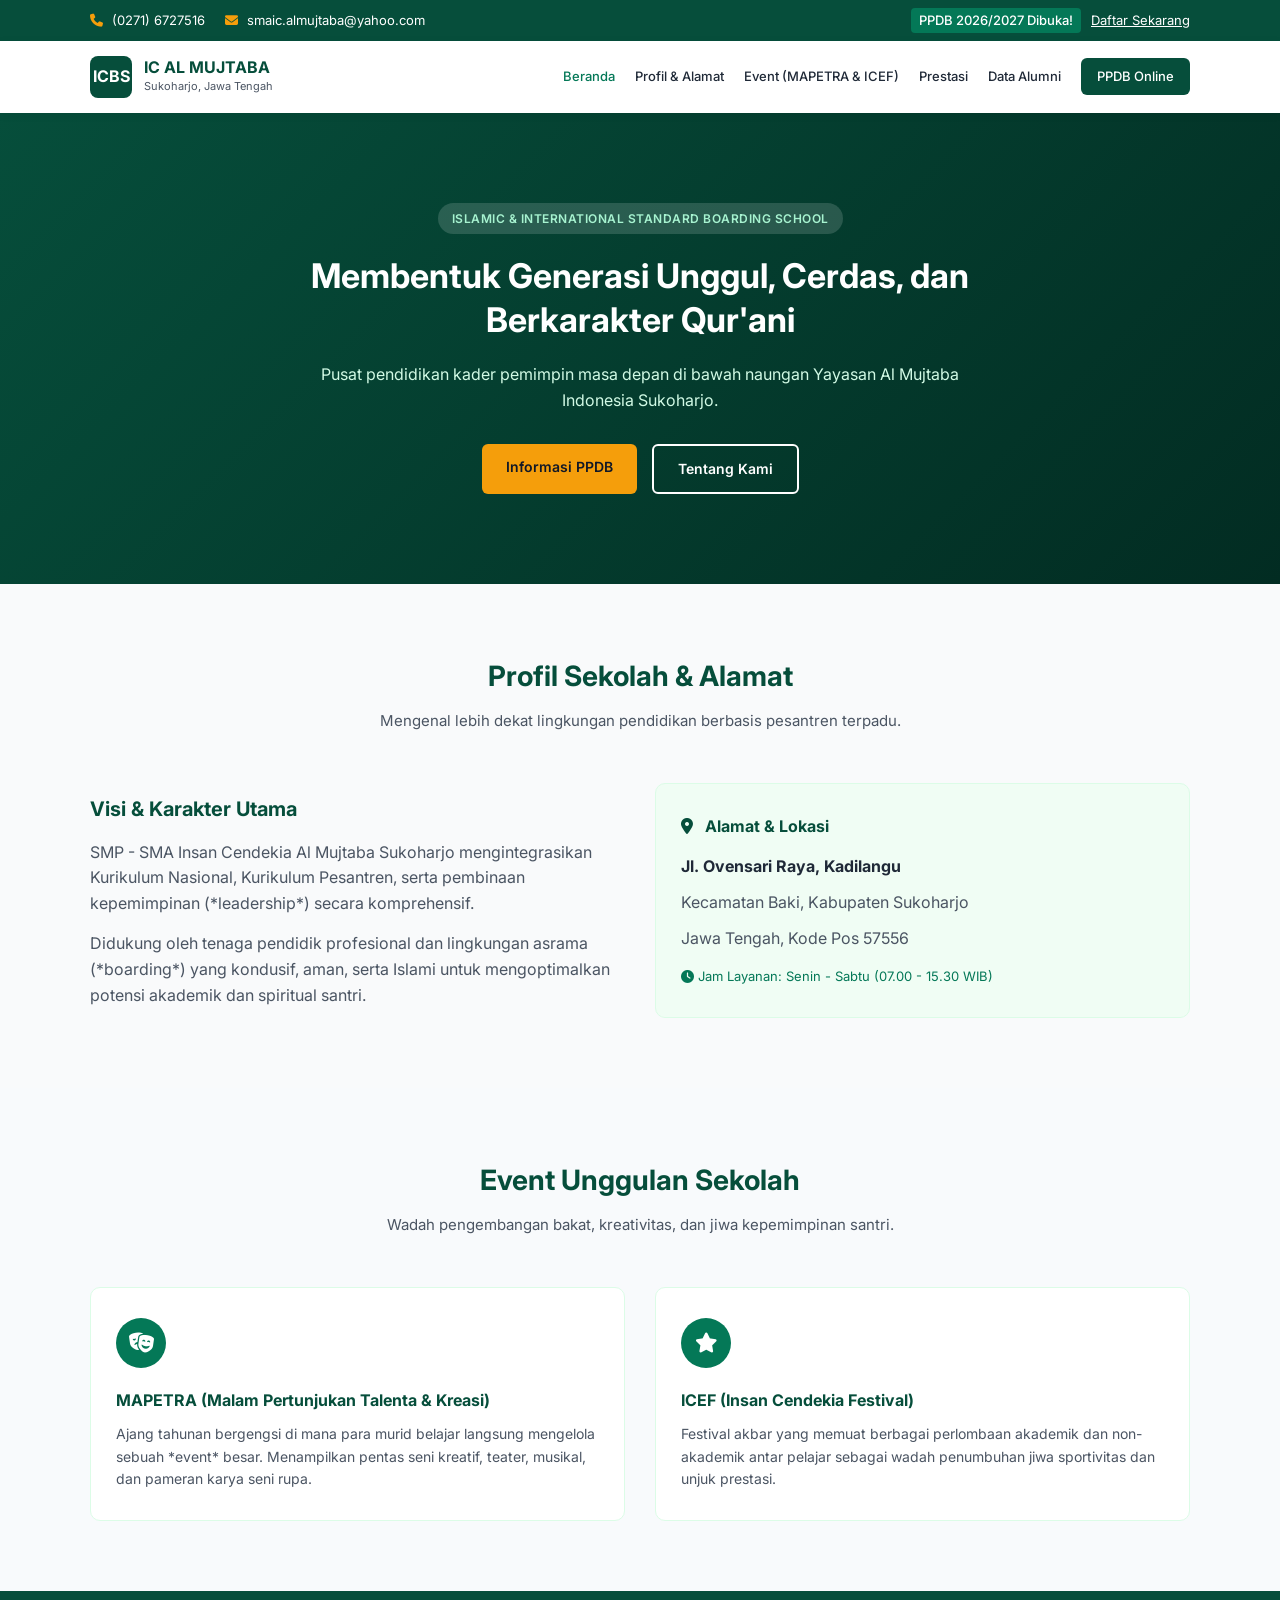
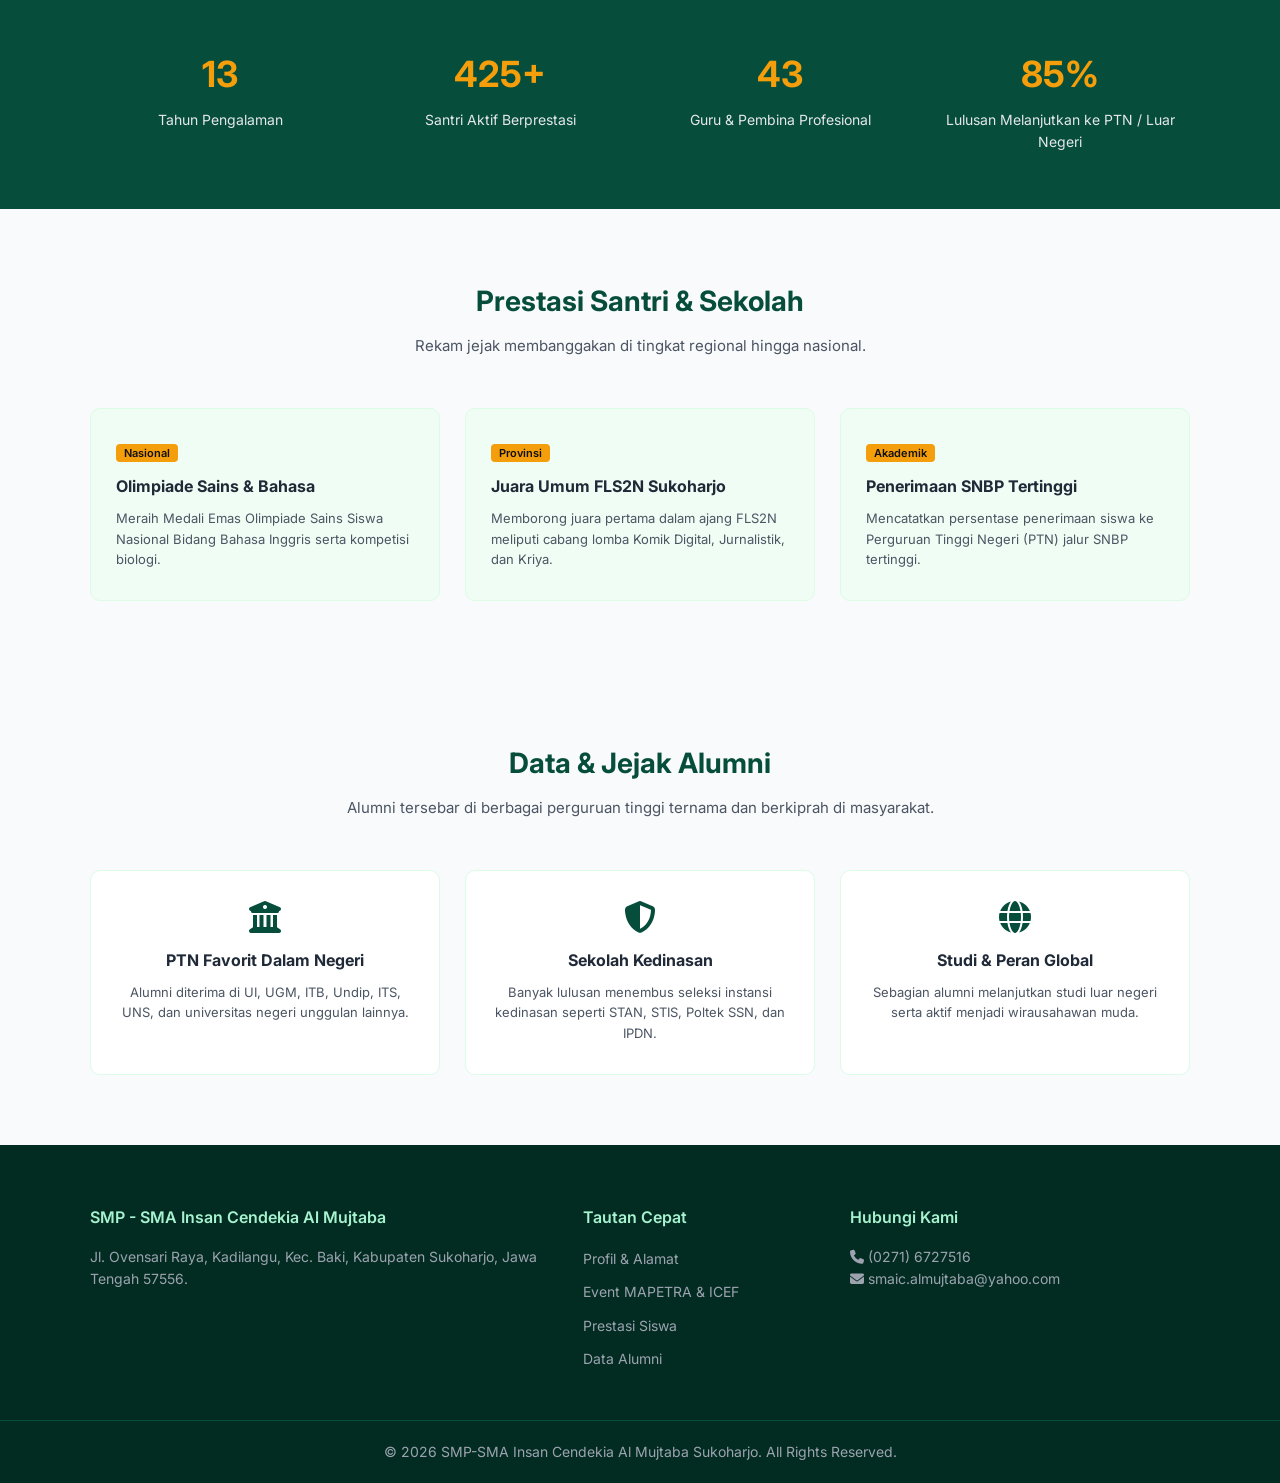
==== index.html @ b616eae3 "ken" ====
<!DOCTYPE html>
<html lang="id">
<head>
    <meta charset="UTF-8">
    <meta name="viewport" content="width=device-width, initial-scale=1.0">
    <title>SMP - SMA Insan Cendekia Al Mujtaba Sukoharjo</title>
    <link rel="stylesheet" href="style.css">
    <link href="https://fonts.googleapis.com/css2?family=Inter:wght@300;400;500;600;700&display=swap" rel="stylesheet">
    <link rel="stylesheet" href="https://cdnjs.cloudflare.com/ajax/libs/font-awesome/6.4.0/css/all.min.css">
</head>
<body>

    <!-- Top Bar -->
    <div class="top-bar">
        <div class="container top-bar-flex">
            <div class="contact-info">
                <span><i class="fa fa-phone"></i> (0271) 6727516</span>
                <span><i class="fa fa-envelope"></i> smaic.almujtaba@yahoo.com</span>
            </div>
            <div class="ppdb-badge">
                <span>PPDB 2026/2027 Dibuka!</span>
                <a href="#ppdb" class="btn-animate">Daftar Sekarang</a>
            </div>
        </div>
    </div>

    <!-- Navbar -->
    <nav class="navbar" id="navbar">
        <div class="container nav-flex">
            <div class="brand">
                <div class="brand-logo">ICBS</div>
                <div class="brand-text">
                    <h1>IC AL MUJTABA</h1>
                    <p>Sukoharjo, Jawa Tengah</p>
                </div>
            </div>
            <div class="nav-links" id="navLinks">
                <a href="#" class="active btn-animate">Beranda</a>
                <a href="#profil" class="btn-animate">Profil & Alamat</a>
                <a href="#event" class="btn-animate">Event (MAPETRA & ICEF)</a>
                <a href="#prestasi" class="btn-animate">Prestasi</a>
                <a href="#alumni" class="btn-animate">Data Alumni</a>
                <a href="#ppdb" class="btn-nav btn-animate">PPDB Online</a>
            </div>
            <button class="menu-toggle btn-animate" id="menuToggle" aria-label="Toggle Menu">
                <i class="fa fa-bars"></i>
            </button>
        </div>
    </nav>

    <!-- Hero Section -->
    <header class="hero">
        <div class="container hero-content">
            <span class="hero-tag">Islamic & International Standard Boarding School</span>
            <h2>Membentuk Generasi Unggul, Cerdas, dan Berkarakter Qur'ani</h2>
            <p>Pusat pendidikan kader pemimpin masa depan di bawah naungan Yayasan Al Mujtaba Indonesia Sukoharjo.</p>
            <div class="hero-buttons">
                <a href="#ppdb" class="btn btn-warning btn-animate">Informasi PPDB</a>
                <a href="#profil" class="btn btn-outline btn-animate">Tentang Kami</a>
            </div>
        </div>
    </header>

    <!-- Profil & Alamat Section -->
    <section class="section bg-white" id="profil">
        <div class="container">
            <div class="section-title">
                <h3>Profil Sekolah & Alamat</h3>
                <p>Mengenal lebih dekat lingkungan pendidikan berbasis pesantren terpadu.</p>
            </div>
            <div class="grid-2">
                <div class="profile-desc">
                    <h4 style="color: var(--primary); margin-bottom: 15px; font-size: 20px;">Visi & Karakter Utama</h4>
                    <p style="margin-bottom: 15px; color: var(--text-muted);">SMP - SMA Insan Cendekia Al Mujtaba Sukoharjo mengintegrasikan Kurikulum Nasional, Kurikulum Pesantren, serta pembinaan kepemimpinan (*leadership*) secara komprehensif.</p>
                    <p style="color: var(--text-muted);">Didukung oleh tenaga pendidik profesional dan lingkungan asrama (*boarding*) yang kondusif, aman, serta Islami untuk mengoptimalkan potensi akademik dan spiritual santri.</p>
                </div>
                <div class="profile-address card" style="text-align: left; background: #f0fdf4;">
                    <h4 style="color: var(--primary); margin-bottom: 15px;"><i class="fa fa-map-marker-alt" style="margin-right: 8px;"></i> Alamat & Lokasi</h4>
                    <p style="margin-bottom: 10px; color: var(--text-dark);"><strong>Jl. Ovensari Raya, Kadilangu</strong></p>
                    <p style="margin-bottom: 10px; color: var(--text-muted);">Kecamatan Baki, Kabupaten Sukoharjo</p>
                    <p style="margin-bottom: 15px; color: var(--text-muted);">Jawa Tengah, Kode Pos 57556</p>
                    <p style="font-size: 13px; color: var(--primary-light);"><i class="fa fa-clock"></i> Jam Layanan: Senin - Sabtu (07.00 - 15.30 WIB)</p>
                </div>
            </div>
        </div>
    </section>

    <!-- Event Khusus: MAPETRA & ICEF -->
    <section class="section" id="event" style="background-color: #f8fafc;">
        <div class="container">
            <div class="section-title">
                <h3>Event Unggulan Sekolah</h3>
                <p>Wadah pengembangan bakat, kreativitas, dan jiwa kepemimpinan santri.</p>
            </div>
            <div class="grid-2">
                <div class="card" style="text-align: left; background: white;">
                    <div class="card-icon" style="margin: 0 0 20px 0;"><i class="fa fa-theater-masks"></i></div>
                    <h4 style="color: var(--primary); margin-bottom: 10px;">MAPETRA (Malam Pertunjukan Talenta & Kreasi)</h4>
                    <p style="color: var(--text-muted); font-size: 14px; line-height: 1.6;">
                        Ajang tahunan bergengsi di mana para murid belajar langsung mengelola sebuah *event* besar. Menampilkan pentas seni kreatif, teater, musikal, dan pameran karya seni rupa.
                    </p>
                </div>
                <div class="card" style="text-align: left; background: white;">
                    <div class="card-icon" style="margin: 0 0 20px 0;"><i class="fa fa-star"></i></div>
                    <h4 style="color: var(--primary); margin-bottom: 10px;">ICEF (Insan Cendekia Festival)</h4>
                    <p style="color: var(--text-muted); font-size: 14px; line-height: 1.6;">
                        Festival akbar yang memuat berbagai perlombaan akademik dan non-akademik antar pelajar sebagai wadah penumbuhan jiwa sportivitas dan unjuk prestasi.
                    </p>
                </div>
            </div>
        </div>
    </section>

    <!-- Statistik Counter Berulang (Naik Saat Dilihat, Reset Saat Ditinggal) -->
    <section class="stats-section">
        <div class="container grid-4">
            <div class="stat-item">
                <h3 class="counter" data-target="15">0</h3>
                <p>Tahun Pengalaman</p>
            </div>
            <div class="stat-item">
                <h3><span class="counter" data-target="500">0</span>+</h3>
                <p>Santri Aktif Berprestasi</p>
            </div>
            <div class="stat-item">
                <h3 class="counter" data-target="50">0</h3>
                <p>Guru & Pembina Profesional</p>
            </div>
            <div class="stat-item">
                <h3><span class="counter" data-target="100">0</span>%</h3>
                <p>Lulusan Melanjutkan ke PTN / Luar Negeri</p>
            </div>
        </div>
    </section>

    <!-- Prestasi Section -->
    <section class="section bg-white" id="prestasi">
        <div class="container">
            <div class="section-title">
                <h3>Prestasi Santri & Sekolah</h3>
                <p>Rekam jejak membanggakan di tingkat regional hingga nasional.</p>
            </div>
            <div class="grid-3">
                <div class="card" style="text-align: left;">
                    <span style="background: var(--accent); color: #111; font-size: 11px; padding: 2px 8px; border-radius: 4px; font-weight: 600;">Nasional</span>
                    <h4 style="margin-top: 10px;">Olimpiade Sains & Bahasa</h4>
                    <p style="font-size: 13px; color: var(--text-muted); margin-top: 8px;">Meraih Medali Emas Olimpiade Sains Siswa Nasional Bidang Bahasa Inggris serta kompetisi biologi.</p>
                </div>
                <div class="card" style="text-align: left;">
                    <span style="background: var(--accent); color: #111; font-size: 11px; padding: 2px 8px; border-radius: 4px; font-weight: 600;">Provinsi</span>
                    <h4 style="margin-top: 10px;">Juara Umum FLS2N Sukoharjo</h4>
                    <p style="font-size: 13px; color: var(--text-muted); margin-top: 8px;">Memborong juara pertama dalam ajang FLS2N meliputi cabang lomba Komik Digital, Jurnalistik, dan Kriya.</p>
                </div>
                <div class="card" style="text-align: left;">
                    <span style="background: var(--accent); color: #111; font-size: 11px; padding: 2px 8px; border-radius: 4px; font-weight: 600;">Akademik</span>
                    <h4 style="margin-top: 10px;">Penerimaan SNBP Tertinggi</h4>
                    <p style="font-size: 13px; color: var(--text-muted); margin-top: 8px;">Mencatatkan persentase penerimaan siswa ke Perguruan Tinggi Negeri (PTN) jalur SNBP tertinggi.</p>
                </div>
            </div>
        </div>
    </section>

    <!-- Data Alumni Section -->
    <section class="section" id="alumni" style="background-color: #f9fafb;">
        <div class="container">
            <div class="section-title">
                <h3>Data & Jejak Alumni</h3>
                <p>Alumni tersebar di berbagai perguruan tinggi ternama dan berkiprah di masyarakat.</p>
            </div>
            <div class="grid-3" style="text-align: center;">
                <div class="card" style="background: white;">
                    <i class="fa fa-university" style="font-size: 32px; color: var(--primary); margin-bottom: 15px;"></i>
                    <h4 style="font-size: 16px; margin-bottom: 8px;">PTN Favorit Dalam Negeri</h4>
                    <p style="font-size: 13px; color: var(--text-muted);">Alumni diterima di UI, UGM, ITB, Undip, ITS, UNS, dan universitas negeri unggulan lainnya.</p>
                </div>
                <div class="card" style="background: white;">
                    <i class="fa fa-shield-alt" style="font-size: 32px; color: var(--primary); margin-bottom: 15px;"></i>
                    <h4 style="font-size: 16px; margin-bottom: 8px;">Sekolah Kedinasan</h4>
                    <p style="font-size: 13px; color: var(--text-muted);">Banyak lulusan menembus seleksi instansi kedinasan seperti STAN, STIS, Poltek SSN, dan IPDN.</p>
                </div>
                <div class="card" style="background: white;">
                    <i class="fa fa-globe" style="font-size: 32px; color: var(--primary); margin-bottom: 15px;"></i>
                    <h4 style="font-size: 16px; margin-bottom: 8px;">Studi & Peran Global</h4>
                    <p style="font-size: 13px; color: var(--text-muted);">Sebagian alumni melanjutkan studi luar negeri serta aktif menjadi wirausahawan muda.</p>
                </div>
            </div>
        </div>
    </section>

    <!-- Footer -->
    <footer class="footer">
        <div class="container grid-footer">
            <div>
                <h4>SMP - SMA Insan Cendekia Al Mujtaba</h4>
                <p>Jl. Ovensari Raya, Kadilangu, Kec. Baki, Kabupaten Sukoharjo, Jawa Tengah 57556.</p>
            </div>
            <div>
                <h4>Tautan Cepat</h4>
                <ul class="footer-links">
                    <li><a href="#profil" class="btn-animate">Profil & Alamat</a></li>
                    <li><a href="#event" class="btn-animate">Event MAPETRA & ICEF</a></li>
                    <li><a href="#prestasi" class="btn-animate">Prestasi Siswa</a></li>
                    <li><a href="#alumni" class="btn-animate">Data Alumni</a></li>
                </ul>
            </div>
            <div>
                <h4>Hubungi Kami</h4>
                <p><i class="fa fa-phone"></i> (0271) 6727516</p>
                <p><i class="fa fa-envelope"></i> smaic.almujtaba@yahoo.com</p>
            </div>
        </div>
        <div class="footer-bottom">
            <p>&copy; 2026 SMP-SMA Insan Cendekia Al Mujtaba Sukoharjo. All Rights Reserved.</p>
        </div>
    </footer>

    <script src="script.js"></script>
</body>
</html>
---- style.css ----
:root {
    --primary: #064e3b;      
    --primary-light: #047857;
    --accent: #f59e0b;       
    --bg-light: #f9fafb;     
    --text-dark: #1f2937;    
    --text-muted: #4b5563;   
    --white: #ffffff;
}

* {
    margin: 0;
    padding: 0;
    box-sizing: border-box;
    font-family: 'Inter', sans-serif;
}

html {
    scroll-behavior: smooth;
}

body {
    background-color: var(--bg-light);
    color: var(--text-dark);
    line-height: 1.6;
}

.container {
    width: 100%;
    max-width: 1140px;
    margin: 0 auto;
    padding: 0 20px;
}

/* Animasi Tombol (Efek Tekan / Click Feedback) */
.btn-animate {
    transition: transform 0.15s ease, background-color 0.2s ease, opacity 0.2s ease;
    cursor: pointer;
}

.btn-animate:active {
    transform: scale(0.92); /* Tombol sedikit menyusut saat ditekan */
}

/* Top Bar */
.top-bar {
    background-color: var(--primary);
    color: var(--white);
    font-size: 13px;
    padding: 8px 0;
}

.top-bar-flex {
    display: flex;
    justify-content: space-between;
    align-items: center;
    flex-wrap: wrap;
    gap: 10px;
}

.contact-info {
    display: flex;
    gap: 20px;
}

.contact-info span i {
    margin-right: 5px;
    color: var(--accent);
}

.ppdb-badge {
    display: flex;
    align-items: center;
    gap: 10px;
}

.ppdb-badge span {
    background-color: var(--primary-light);
    padding: 2px 8px;
    border-radius: 4px;
    font-weight: 500;
}

.ppdb-badge a {
    color: var(--white);
    text-decoration: underline;
}

.ppdb-badge a:hover {
    color: var(--accent);
}

/* Navbar */
.navbar {
    background-color: var(--white);
    box-shadow: 0 2px 10px rgba(0,0,0,0.05);
    position: sticky;
    top: 0;
    z-index: 1000;
}

.nav-flex {
    display: flex;
    justify-content: space-between;
    align-items: center;
    padding: 15px 20px;
}

.brand {
    display: flex;
    align-items: center;
    gap: 12px;
}

.brand-logo {
    background-color: var(--primary);
    color: var(--white);
    width: 42px;
    height: 42px;
    display: flex;
    align-items: center;
    justify-content: center;
    font-weight: 700;
    border-radius: 8px;
    font-size: 16px;
}

.brand-text h1 {
    font-size: 16px;
    color: var(--primary);
    font-weight: 700;
    line-height: 1.2;
}

.brand-text p {
    font-size: 11px;
    color: var(--text-muted);
}

.nav-links {
    display: flex;
    align-items: center;
    gap: 20px;
}

.nav-links a {
    text-decoration: none;
    color: var(--text-dark);
    font-weight: 500;
    font-size: 13px;
    transition: color 0.2s, transform 0.15s;
}

.nav-links a:hover, .nav-links a.active {
    color: var(--primary-light);
}

.btn-nav {
    background-color: var(--primary);
    color: var(--white) !important;
    padding: 8px 16px;
    border-radius: 6px;
}

.btn-nav:hover {
    background-color: var(--primary-light) !important;
}

.menu-toggle {
    display: none;
    background: none;
    border: none;
    font-size: 22px;
    color: var(--text-dark);
    cursor: pointer;
}

/* Hero Section */
.hero {
    background: linear-gradient(135deg, var(--primary) 0%, #022c22 100%);
    color: var(--white);
    padding: 90px 0;
    text-align: center;
}

.hero-content {
    max-width: 750px;
}

.hero-tag {
    display: inline-block;
    background-color: rgba(255, 255, 255, 0.15);
    color: #a7f3d0;
    font-size: 12px;
    font-weight: 600;
    padding: 6px 14px;
    border-radius: 20px;
    text-transform: uppercase;
    letter-spacing: 0.5px;
    margin-bottom: 20px;
}

.hero h2 {
    font-size: 34px;
    font-weight: 700;
    line-height: 1.3;
    margin-bottom: 20px;
}

.hero p {
    font-size: 16px;
    color: #d1fae5;
    margin-bottom: 30px;
}

.hero-buttons {
    display: flex;
    justify-content: center;
    gap: 15px;
    flex-wrap: wrap;
}

.btn {
    display: inline-block;
    padding: 12px 24px;
    border-radius: 6px;
    font-weight: 600;
    font-size: 14px;
    text-decoration: none;
}

.btn-warning {
    background-color: var(--accent);
    color: #111827;
}

.btn-warning:hover {
    background-color: #d97706;
}

.btn-outline {
    border: 2px solid var(--white);
    color: var(--white);
}

.btn-outline:hover {
    background-color: var(--white);
    color: var(--primary);
}

/* Section Style */
.section {
    padding: 70px 0;
}

.section-title {
    text-align: center;
    max-width: 600px;
    margin: 0 auto 50px auto;
}

.section-title h3 {
    font-size: 28px;
    color: var(--primary);
    margin-bottom: 10px;
    font-weight: 700;
}

.section-title p {
    color: var(--text-muted);
    font-size: 15px;
}

/* Grid Layouts */
.grid-2 {
    display: grid;
    grid-template-columns: 1fr 1fr;
    gap: 30px;
    align-items: center;
}

.grid-3 {
    display: grid;
    grid-template-columns: repeat(3, 1fr);
    gap: 25px;
}

.grid-4 {
    display: grid;
    grid-template-columns: repeat(4, 1fr);
    gap: 20px;
}

/* Card Style */
.card {
    background-color: #f0fdf4;
    border: 1px solid #dcfce7;
    padding: 30px 25px;
    border-radius: 10px;
    transition: transform 0.3s ease, box-shadow 0.3s ease;
}

.card:hover {
    transform: translateY(-5px);
    box-shadow: 0 10px 20px rgba(0,0,0,0.05);
}

.card-icon {
    width: 50px;
    height: 50px;
    background-color: var(--primary-light);
    color: var(--white);
    border-radius: 50%;
    display: flex;
    align-items: center;
    justify-content: center;
    font-size: 20px;
}

/* Statistik Section */
.stats-section {
    background-color: var(--primary);
    color: var(--white);
    padding: 55px 0;
    text-align: center;
}

.stat-item h3 {
    font-size: 36px;
    font-weight: 700;
    color: var(--accent);
    margin-bottom: 5px;
}

.stat-item p {
    font-size: 14px;
    color: #e5e7eb;
}

/* Footer */
.footer {
    background-color: #022c22;
    color: var(--white);
    padding: 60px 0 20px 0;
}

.grid-footer {
    display: grid;
    grid-template-columns: 2fr 1fr 1.5fr;
    gap: 40px;
    margin-bottom: 40px;
}

.footer h4 {
    font-size: 16px;
    margin-bottom: 15px;
    font-weight: 600;
    color: #a7f3d0;
}

.footer p, .footer li a {
    font-size: 14px;
    color: #9ca3af;
}

.footer-links {
    list-style: none;
}

.footer-links li {
    margin-bottom: 8px;
}

.footer-links li a {
    text-decoration: none;
    transition: color 0.2s;
}

.footer-links li a:hover {
    color: var(--white);
}

.footer-bottom {
    border-top: 1px solid #064e3b;
    padding-top: 20px;
    text-align: center;
    font-size: 13px;
    color: #6b7280;
}

/* Responsif HP / Tablet */
@media (max-width: 768px) {
    .top-bar-flex {
        flex-direction: column;
        text-align: center;
    }
    .contact-info {
        flex-direction: column;
        gap: 5px;
    }
    .menu-toggle {
        display: block;
    }
    .nav-links {
        display: none;
        flex-direction: column;
        width: 100%;
        position: absolute;
        top: 100%;
        left: 0;
        background-color: var(--white);
        padding: 20px;
        box-shadow: 0 10px 15px rgba(0,0,0,0.05);
        border-top: 1px solid #e5e7eb;
    }
    .nav-links.active {
        display: flex;
    }
    .hero h2 {
        font-size: 26px;
    }
    .grid-2, .grid-3, .grid-4, .grid-footer {
        grid-template-columns: 1fr;
    }
}
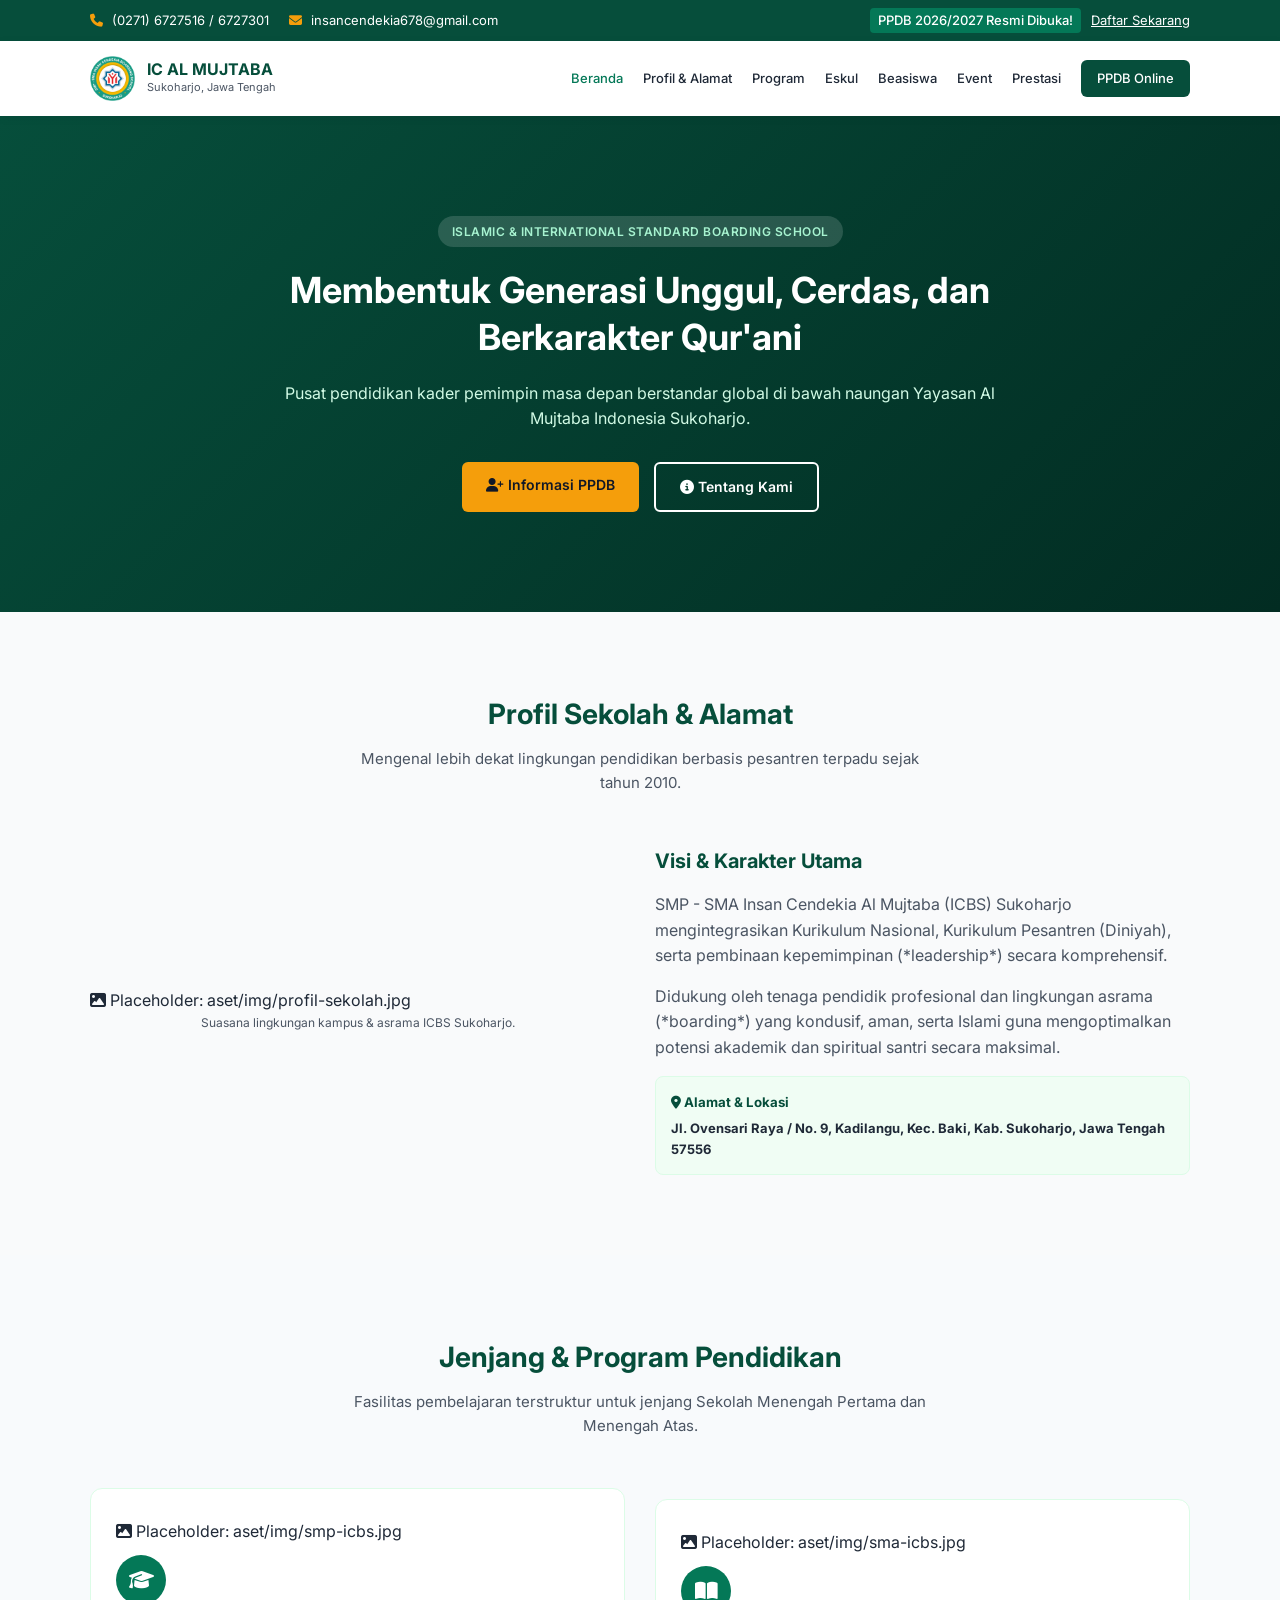
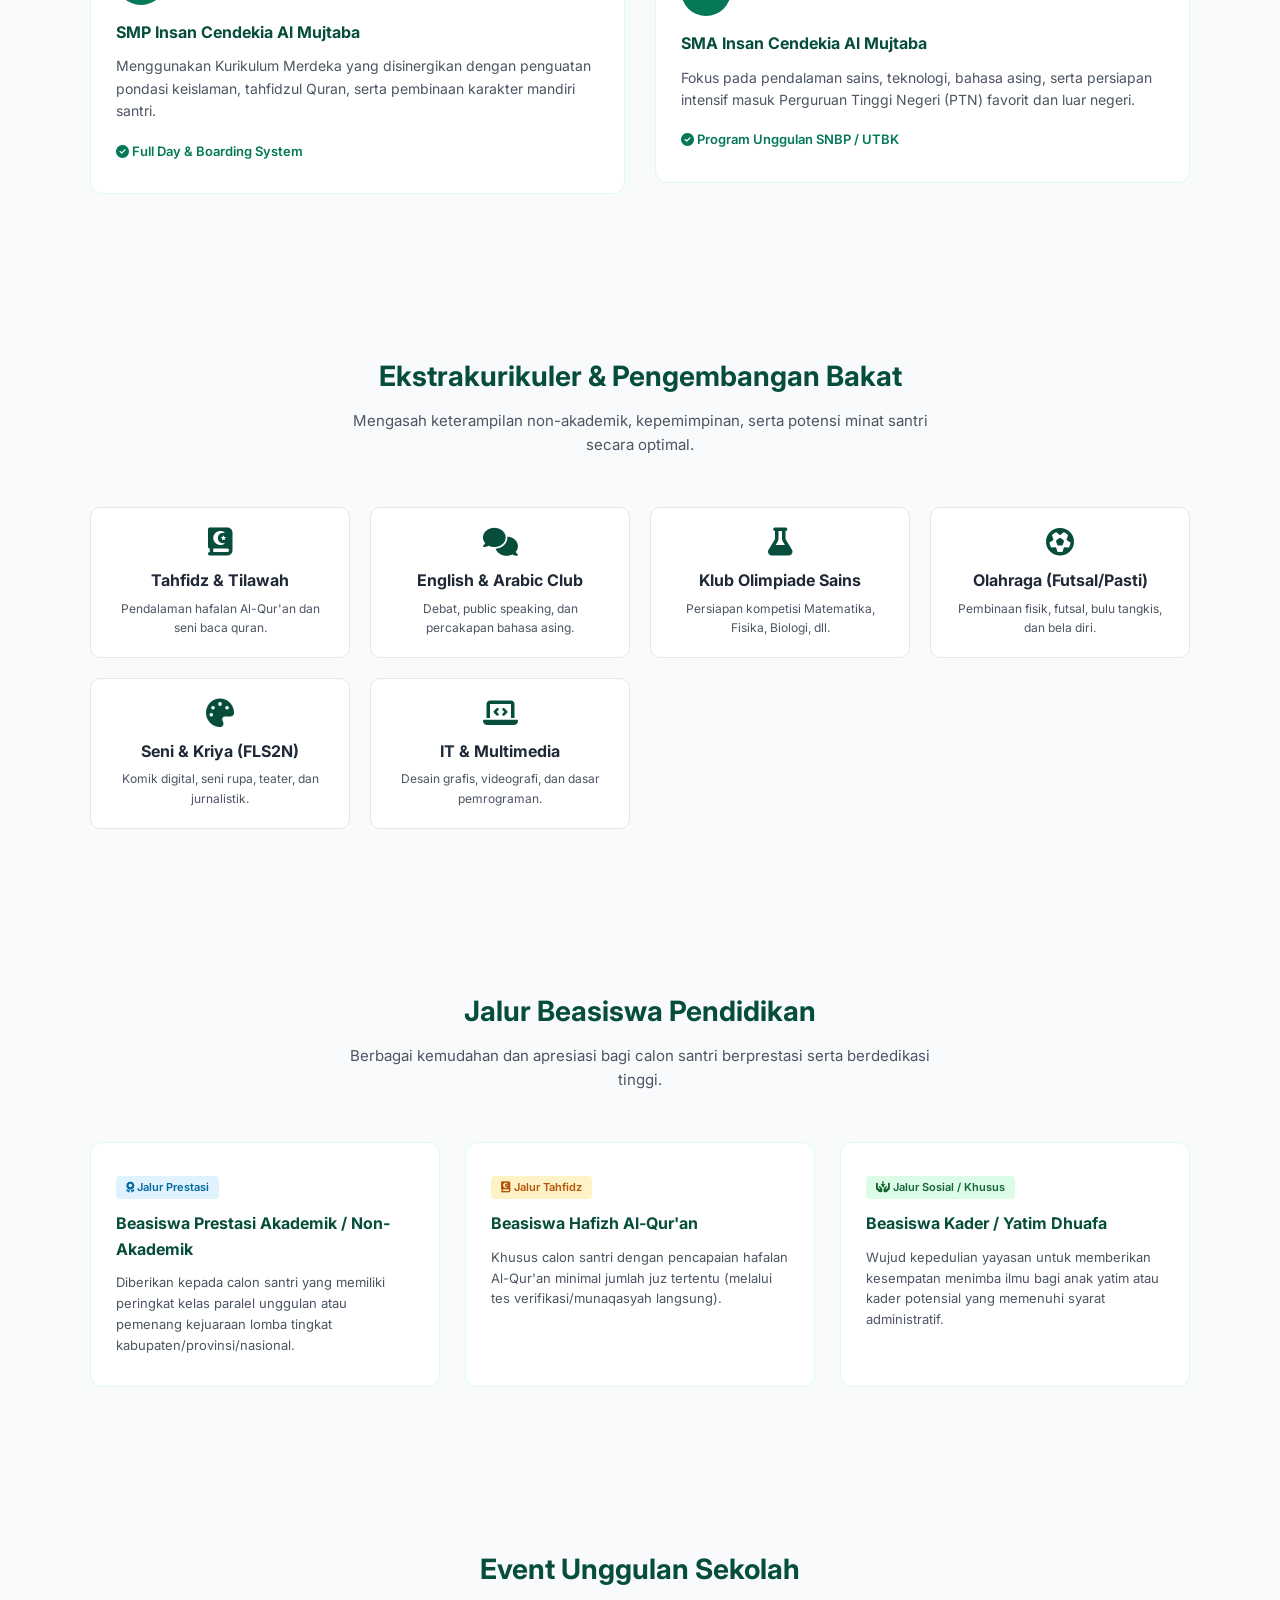
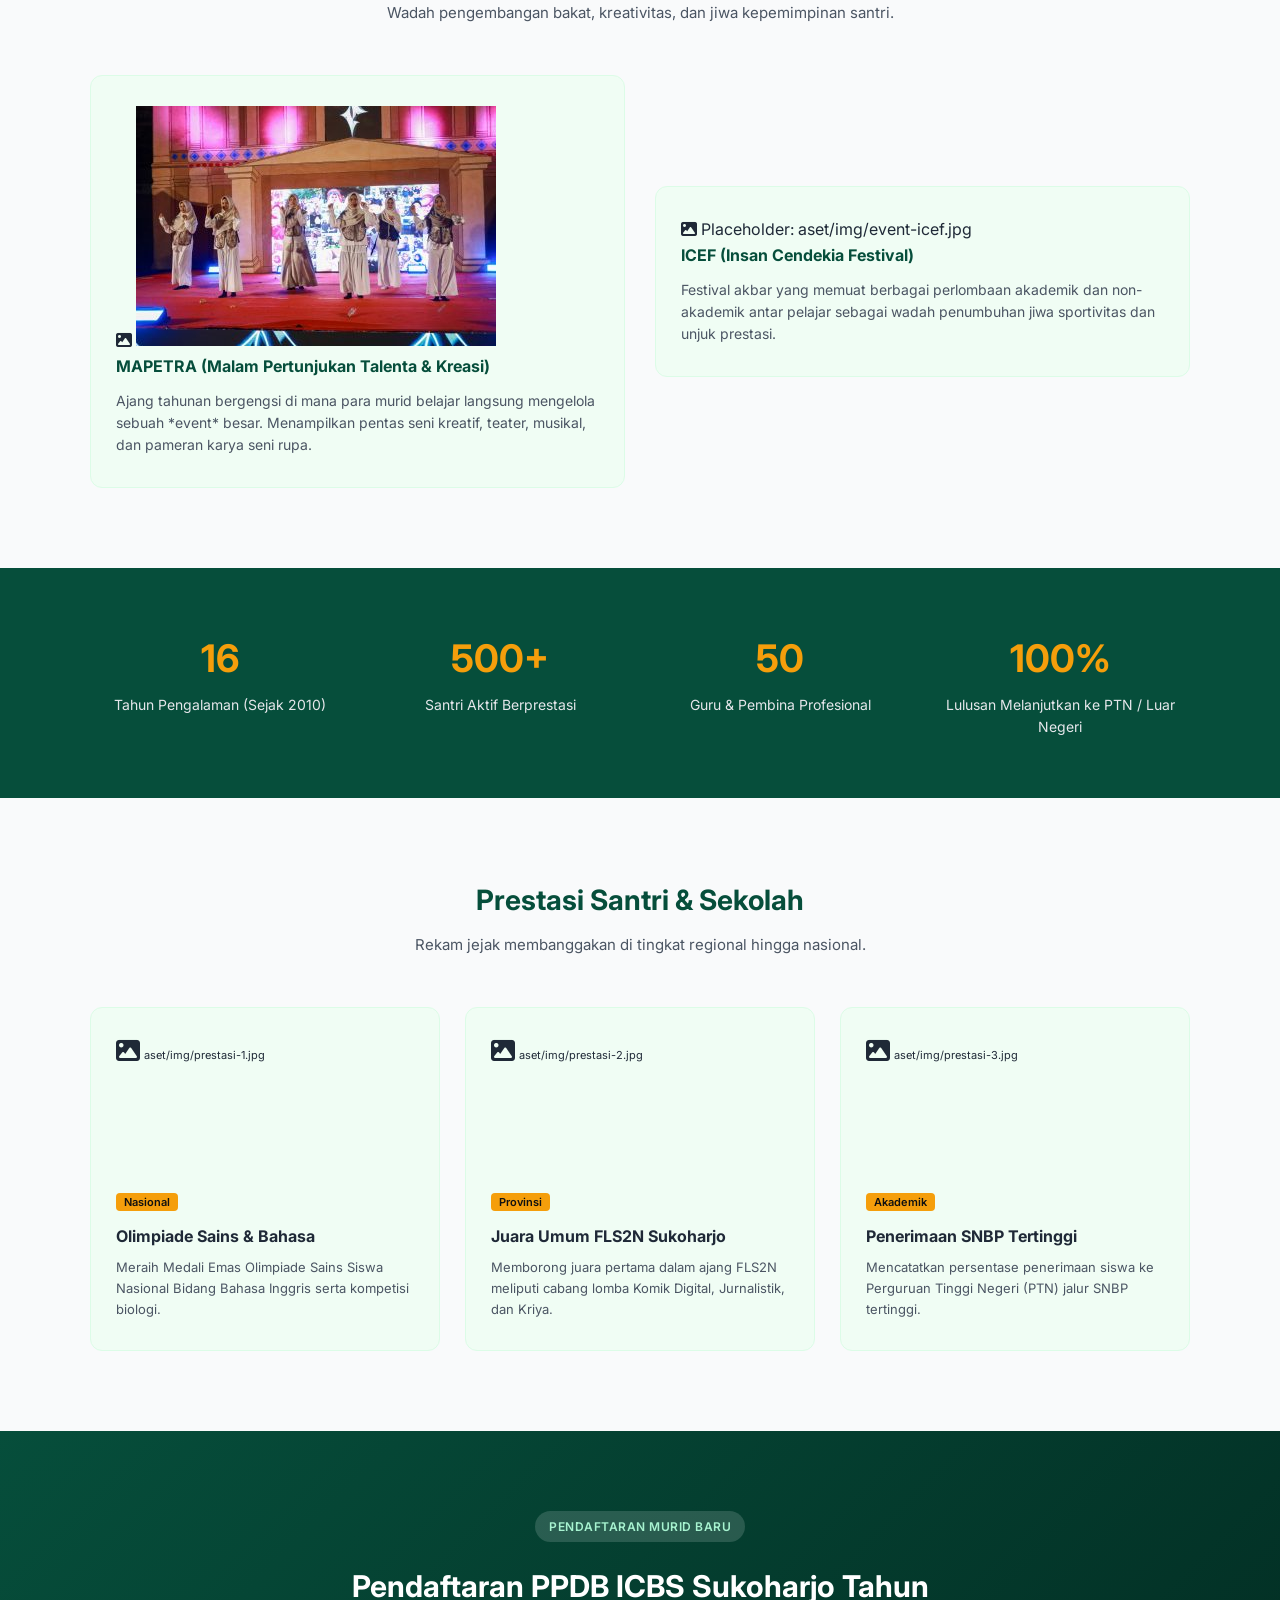
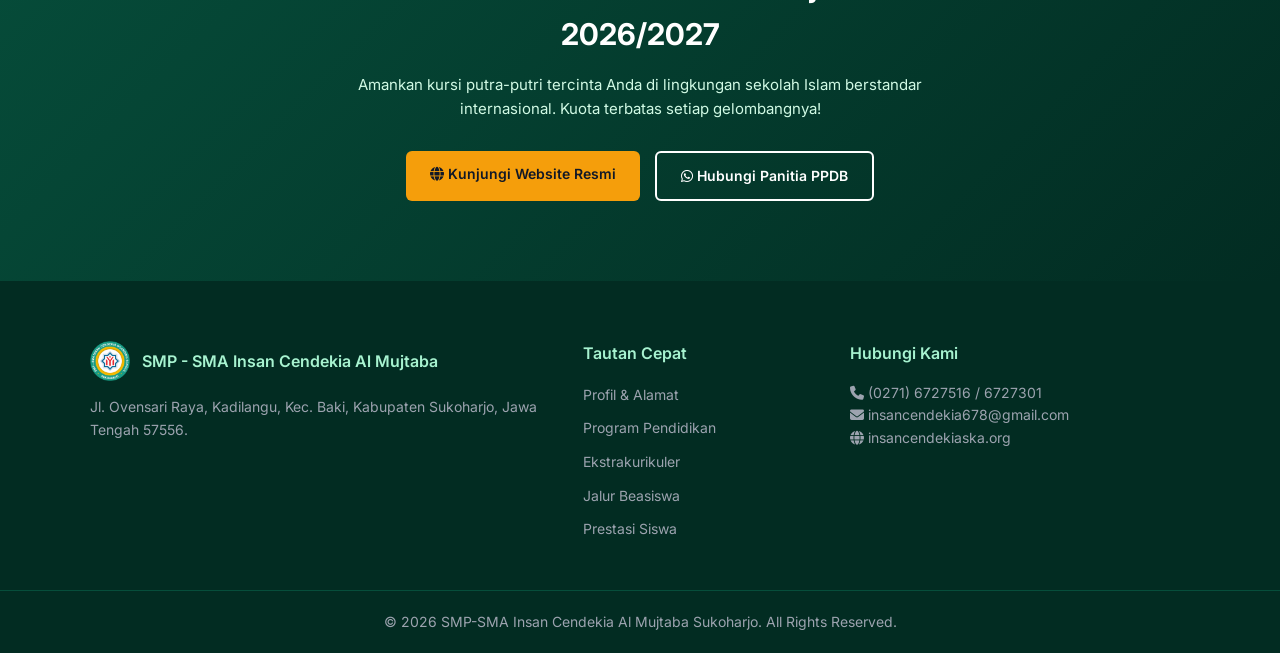
==== commit 2351ce66: "nambah gambar" ====
--- a/index.html
+++ b/index.html
@@ -3,9 +3,13 @@
 <head>
     <meta charset="UTF-8">
     <meta name="viewport" content="width=device-width, initial-scale=1.0">
-    <title>SMP - SMA Insan Cendekia Al Mujtaba Sukoharjo</title>
+    <title>SMP - SMA Insan Cendekia Al Mujtaba Sukoharjo (ICBS)</title>
+    <!-- Favicon Sekolah -->
+    <link rel="icon" type="image/png" href="aset/logo.png">
+    
     <link rel="stylesheet" href="style.css">
-    <link href="https://fonts.googleapis.com/css2?family=Inter:wght@300;400;500;600;700&display=swap" rel="stylesheet">
+    <!-- Google Fonts & Font Awesome -->
+    <link href="https://fonts.googleapis.com/css2?family=Inter:wght@300;400;500;600;700;800&display=swap" rel="stylesheet">
     <link rel="stylesheet" href="https://cdnjs.cloudflare.com/ajax/libs/font-awesome/6.4.0/css/all.min.css">
 </head>
 <body>
@@ -14,11 +18,11 @@
     <div class="top-bar">
         <div class="container top-bar-flex">
             <div class="contact-info">
-                <span><i class="fa fa-phone"></i> (0271) 6727516</span>
-                <span><i class="fa fa-envelope"></i> smaic.almujtaba@yahoo.com</span>
+                <span><i class="fa fa-phone"></i> (0271) 6727516 / 6727301</span>
+                <span><i class="fa fa-envelope"></i> insancendekia678@gmail.com</span>
             </div>
             <div class="ppdb-badge">
-                <span>PPDB 2026/2027 Dibuka!</span>
+                <span>PPDB 2026/2027 Resmi Dibuka!</span>
                 <a href="#ppdb" class="btn-animate">Daftar Sekarang</a>
             </div>
         </div>
@@ -28,7 +32,7 @@
     <nav class="navbar" id="navbar">
         <div class="container nav-flex">
             <div class="brand">
-                <div class="brand-logo">ICBS</div>
+                <img src="aset/logo.png" alt="Logo ICBS" class="brand-logo-img">
                 <div class="brand-text">
                     <h1>IC AL MUJTABA</h1>
                     <p>Sukoharjo, Jawa Tengah</p>
@@ -37,9 +41,11 @@
             <div class="nav-links" id="navLinks">
                 <a href="#" class="active btn-animate">Beranda</a>
                 <a href="#profil" class="btn-animate">Profil & Alamat</a>
-                <a href="#event" class="btn-animate">Event (MAPETRA & ICEF)</a>
+                <a href="#pendidikan" class="btn-animate">Program</a>
+                <a href="#eskul" class="btn-animate">Eskul</a>
+                <a href="#beasiswa" class="btn-animate">Beasiswa</a>
+                <a href="#event" class="btn-animate">Event</a>
                 <a href="#prestasi" class="btn-animate">Prestasi</a>
-                <a href="#alumni" class="btn-animate">Data Alumni</a>
                 <a href="#ppdb" class="btn-nav btn-animate">PPDB Online</a>
             </div>
             <button class="menu-toggle btn-animate" id="menuToggle" aria-label="Toggle Menu">
@@ -50,13 +56,13 @@
 
     <!-- Hero Section -->
     <header class="hero">
-        <div class="container hero-content">
+        <div class="container hero-content animate-on-load">
             <span class="hero-tag">Islamic & International Standard Boarding School</span>
             <h2>Membentuk Generasi Unggul, Cerdas, dan Berkarakter Qur'ani</h2>
-            <p>Pusat pendidikan kader pemimpin masa depan di bawah naungan Yayasan Al Mujtaba Indonesia Sukoharjo.</p>
+            <p>Pusat pendidikan kader pemimpin masa depan berstandar global di bawah naungan Yayasan Al Mujtaba Indonesia Sukoharjo.</p>
             <div class="hero-buttons">
-                <a href="#ppdb" class="btn btn-warning btn-animate">Informasi PPDB</a>
-                <a href="#profil" class="btn btn-outline btn-animate">Tentang Kami</a>
+                <a href="#ppdb" class="btn btn-warning btn-animate"><i class="fa fa-user-plus"></i> Informasi PPDB</a>
+                <a href="#profil" class="btn btn-outline btn-animate"><i class="fa fa-info-circle"></i> Tentang Kami</a>
             </div>
         </div>
     </header>
@@ -64,44 +70,163 @@
     <!-- Profil & Alamat Section -->
     <section class="section bg-white" id="profil">
         <div class="container">
-            <div class="section-title">
+            <div class="section-title reveal">
                 <h3>Profil Sekolah & Alamat</h3>
-                <p>Mengenal lebih dekat lingkungan pendidikan berbasis pesantren terpadu.</p>
+                <p>Mengenal lebih dekat lingkungan pendidikan berbasis pesantren terpadu sejak tahun 2010.</p>
             </div>
             <div class="grid-2">
-                <div class="profile-desc">
+                <div class="profile-img-col reveal-left">
+                    <div class="img-placeholder">
+                        <i class="fa fa-image"></i>
+                        <span>Placeholder: aset/img/profil-sekolah.jpg</span>
+                    </div>
+                    <p style="font-size: 12px; color: var(--text-muted); text-align: center;">Suasana lingkungan kampus & asrama ICBS Sukoharjo.</p>
+                </div>
+
+                <div class="profile-desc reveal-right">
                     <h4 style="color: var(--primary); margin-bottom: 15px; font-size: 20px;">Visi & Karakter Utama</h4>
-                    <p style="margin-bottom: 15px; color: var(--text-muted);">SMP - SMA Insan Cendekia Al Mujtaba Sukoharjo mengintegrasikan Kurikulum Nasional, Kurikulum Pesantren, serta pembinaan kepemimpinan (*leadership*) secara komprehensif.</p>
-                    <p style="color: var(--text-muted);">Didukung oleh tenaga pendidik profesional dan lingkungan asrama (*boarding*) yang kondusif, aman, serta Islami untuk mengoptimalkan potensi akademik dan spiritual santri.</p>
-                </div>
-                <div class="profile-address card" style="text-align: left; background: #f0fdf4;">
-                    <h4 style="color: var(--primary); margin-bottom: 15px;"><i class="fa fa-map-marker-alt" style="margin-right: 8px;"></i> Alamat & Lokasi</h4>
-                    <p style="margin-bottom: 10px; color: var(--text-dark);"><strong>Jl. Ovensari Raya, Kadilangu</strong></p>
-                    <p style="margin-bottom: 10px; color: var(--text-muted);">Kecamatan Baki, Kabupaten Sukoharjo</p>
-                    <p style="margin-bottom: 15px; color: var(--text-muted);">Jawa Tengah, Kode Pos 57556</p>
-                    <p style="font-size: 13px; color: var(--primary-light);"><i class="fa fa-clock"></i> Jam Layanan: Senin - Sabtu (07.00 - 15.30 WIB)</p>
+                    <p style="margin-bottom: 15px; color: var(--text-muted);">SMP - SMA Insan Cendekia Al Mujtaba (ICBS) Sukoharjo mengintegrasikan Kurikulum Nasional, Kurikulum Pesantren (Diniyah), serta pembinaan kepemimpinan (*leadership*) secara komprehensif.</p>
+                    <p style="color: var(--text-muted); margin-bottom: 15px;">Didukung oleh tenaga pendidik profesional dan lingkungan asrama (*boarding*) yang kondusif, aman, serta Islami guna mengoptimalkan potensi akademik dan spiritual santri secara maksimal.</p>
+                    
+                    <div style="background: #f0fdf4; padding: 15px; border-radius: 8px; border: 1px solid #dcfce7;">
+                        <h5 style="color: var(--primary); margin-bottom: 5px;"><i class="fa fa-map-marker-alt"></i> Alamat & Lokasi</h5>
+                        <p style="font-size: 13px; color: var(--text-dark);"><strong>Jl. Ovensari Raya / No. 9, Kadilangu, Kec. Baki, Kab. Sukoharjo, Jawa Tengah 57556</strong></p>
+                    </div>
+                </div>
+            </div>
+        </div>
+    </section>
+
+    <!-- Program Pendidikan Section -->
+    <section class="section" id="pendidikan" style="background-color: #f8fafc;">
+        <div class="container">
+            <div class="section-title reveal">
+                <h3>Jenjang & Program Pendidikan</h3>
+                <p>Fasilitas pembelajaran terstruktur untuk jenjang Sekolah Menengah Pertama dan Menengah Atas.</p>
+            </div>
+            <div class="grid-2">
+                <div class="card reveal-left" style="background: white;">
+                    <div class="img-placeholder">
+                        <i class="fa fa-image"></i>
+                        <span>Placeholder: aset/img/smp-icbs.jpg</span>
+                    </div>
+                    <div class="card-icon" style="margin-top: 10px;"><i class="fa fa-graduation-cap"></i></div>
+                    <h4 style="color: var(--primary); margin: 15px 0 10px 0;">SMP Insan Cendekia Al Mujtaba</h4>
+                    <p style="color: var(--text-muted); font-size: 14px; margin-bottom: 15px;">Menggunakan Kurikulum Merdeka yang disinergikan dengan penguatan pondasi keislaman, tahfidzul Quran, serta pembinaan karakter mandiri santri.</p>
+                    <span style="font-size: 13px; color: var(--primary-light); font-weight: 600;"><i class="fa fa-check-circle"></i> Full Day & Boarding System</span>
+                </div>
+                <div class="card reveal-right" style="background: white;">
+                    <div class="img-placeholder">
+                        <i class="fa fa-image"></i>
+                        <span>Placeholder: aset/img/sma-icbs.jpg</span>
+                    </div>
+                    <div class="card-icon" style="margin-top: 10px;"><i class="fa fa-book-open"></i></div>
+                    <h4 style="color: var(--primary); margin: 15px 0 10px 0;">SMA Insan Cendekia Al Mujtaba</h4>
+                    <p style="color: var(--text-muted); font-size: 14px; margin-bottom: 15px;">Fokus pada pendalaman sains, teknologi, bahasa asing, serta persiapan intensif masuk Perguruan Tinggi Negeri (PTN) favorit dan luar negeri.</p>
+                    <span style="font-size: 13px; color: var(--primary-light); font-weight: 600;"><i class="fa fa-check-circle"></i> Program Unggulan SNBP / UTBK</span>
+                </div>
+            </div>
+        </div>
+    </section>
+
+    <!-- Ekstrakurikuler (Eskul) Section [BARU] -->
+    <section class="section bg-white" id="eskul">
+        <div class="container">
+            <div class="section-title reveal">
+                <h3>Ekstrakurikuler & Pengembangan Bakat</h3>
+                <p>Mengasah keterampilan non-akademik, kepemimpinan, serta potensi minat santri secara optimal.</p>
+            </div>
+            <div class="eskul-grid reveal">
+                <div class="eskul-item">
+                    <i class="fa fa-book-quran"></i>
+                    <h4>Tahfidz & Tilawah</h4>
+                    <p style="font-size: 12px; color: var(--text-muted); margin-top: 5px;">Pendalaman hafalan Al-Qur'an dan seni baca quran.</p>
+                </div>
+                <div class="eskul-item">
+                    <i class="fa fa-comments"></i>
+                    <h4>English & Arabic Club</h4>
+                    <p style="font-size: 12px; color: var(--text-muted); margin-top: 5px;">Debat, public speaking, dan percakapan bahasa asing.</p>
+                </div>
+                <div class="eskul-item">
+                    <i class="fa fa-flask"></i>
+                    <h4>Klub Olimpiade Sains</h4>
+                    <p style="font-size: 12px; color: var(--text-muted); margin-top: 5px;">Persiapan kompetisi Matematika, Fisika, Biologi, dll.</p>
+                </div>
+                <div class="eskul-item">
+                    <i class="fa fa-futbol"></i>
+                    <h4>Olahraga (Futsal/Pasti)</h4>
+                    <p style="font-size: 12px; color: var(--text-muted); margin-top: 5px;">Pembinaan fisik, futsal, bulu tangkis, dan bela diri.</p>
+                </div>
+                <div class="eskul-item">
+                    <i class="fa fa-palette"></i>
+                    <h4>Seni & Kriya (FLS2N)</h4>
+                    <p style="font-size: 12px; color: var(--text-muted); margin-top: 5px;">Komik digital, seni rupa, teater, dan jurnalistik.</p>
+                </div>
+                <div class="eskul-item">
+                    <i class="fa fa-laptop-code"></i>
+                    <h4>IT & Multimedia</h4>
+                    <p style="font-size: 12px; color: var(--text-muted); margin-top: 5px;">Desain grafis, videografi, dan dasar pemrograman.</p>
+                </div>
+            </div>
+        </div>
+    </section>
+
+    <!-- Jalur Beasiswa PPDB Section [BARU] -->
+    <section class="section" id="beasiswa" style="background-color: #f8fafc;">
+        <div class="container">
+            <div class="section-title reveal">
+                <h3>Jalur Beasiswa Pendidikan</h3>
+                <p>Berbagai kemudahan dan apresiasi bagi calon santri berprestasi serta berdedikasi tinggi.</p>
+            </div>
+            <div class="grid-3">
+                <div class="card reveal" style="background: white; text-align: left;">
+                    <span class="badge-beasiswa"><i class="fa fa-award"></i> Jalur Prestasi</span>
+                    <h4 style="color: var(--primary); margin-bottom: 10px;">Beasiswa Prestasi Akademik / Non-Akademik</h4>
+                    <p style="font-size: 13px; color: var(--text-muted); line-height: 1.6;">
+                        Diberikan kepada calon santri yang memiliki peringkat kelas paralel unggulan atau pemenang kejuaraan lomba tingkat kabupaten/provinsi/nasional.
+                    </p>
+                </div>
+                <div class="card reveal" style="background: white; text-align: left; animation-delay: 0.1s;">
+                    <span class="badge-beasiswa" style="background: #fef3c7; color: #b45309;"><i class="fa fa-quran"></i> Jalur Tahfidz</span>
+                    <h4 style="color: var(--primary); margin-bottom: 10px;">Beasiswa Hafizh Al-Qur'an</h4>
+                    <p style="font-size: 13px; color: var(--text-muted); line-height: 1.6;">
+                        Khusus calon santri dengan pencapaian hafalan Al-Qur'an minimal jumlah juz tertentu (melalui tes verifikasi/munaqasyah langsung).
+                    </p>
+                </div>
+                <div class="card reveal" style="background: white; text-align: left; animation-delay: 0.2s;">
+                    <span class="badge-beasiswa" style="background: #dcfce7; color: #166534;"><i class="fa fa-hands-holding-child"></i> Jalur Sosial / Khusus</span>
+                    <h4 style="color: var(--primary); margin-bottom: 10px;">Beasiswa Kader / Yatim Dhuafa</h4>
+                    <p style="font-size: 13px; color: var(--text-muted); line-height: 1.6;">
+                        Wujud kepedulian yayasan untuk memberikan kesempatan menimba ilmu bagi anak yatim atau kader potensial yang memenuhi syarat administratif.
+                    </p>
                 </div>
             </div>
         </div>
     </section>
 
     <!-- Event Khusus: MAPETRA & ICEF -->
-    <section class="section" id="event" style="background-color: #f8fafc;">
-        <div class="container">
-            <div class="section-title">
+    <section class="section bg-white" id="event">
+        <div class="container">
+            <div class="section-title reveal">
                 <h3>Event Unggulan Sekolah</h3>
                 <p>Wadah pengembangan bakat, kreativitas, dan jiwa kepemimpinan santri.</p>
             </div>
             <div class="grid-2">
-                <div class="card" style="text-align: left; background: white;">
-                    <div class="card-icon" style="margin: 0 0 20px 0;"><i class="fa fa-theater-masks"></i></div>
+                <div class="card reveal-left" style="text-align: left; background: #f0fdf4;">
+                    <div class="img-placeholder">
+                        <i class="fa fa-image"></i>
+                <img src="aset/img/event-mapetra.jpg" alt="event mapetra">
+                    </div>
                     <h4 style="color: var(--primary); margin-bottom: 10px;">MAPETRA (Malam Pertunjukan Talenta & Kreasi)</h4>
                     <p style="color: var(--text-muted); font-size: 14px; line-height: 1.6;">
                         Ajang tahunan bergengsi di mana para murid belajar langsung mengelola sebuah *event* besar. Menampilkan pentas seni kreatif, teater, musikal, dan pameran karya seni rupa.
                     </p>
                 </div>
-                <div class="card" style="text-align: left; background: white;">
-                    <div class="card-icon" style="margin: 0 0 20px 0;"><i class="fa fa-star"></i></div>
+                <div class="card reveal-right" style="text-align: left; background: #f0fdf4;">
+                    <div class="img-placeholder">
+                        <i class="fa fa-image"></i>
+                        <span>Placeholder: aset/img/event-icef.jpg</span>
+                    </div>
                     <h4 style="color: var(--primary); margin-bottom: 10px;">ICEF (Insan Cendekia Festival)</h4>
                     <p style="color: var(--text-muted); font-size: 14px; line-height: 1.6;">
                         Festival akbar yang memuat berbagai perlombaan akademik dan non-akademik antar pelajar sebagai wadah penumbuhan jiwa sportivitas dan unjuk prestasi.
@@ -111,19 +236,19 @@
         </div>
     </section>
 
-    <!-- Statistik Counter Berulang (Naik Saat Dilihat, Reset Saat Ditinggal) -->
-    <section class="stats-section">
+    <!-- Statistik Counter Berulang -->
+    <section class="stats-section reveal">
         <div class="container grid-4">
             <div class="stat-item">
-                <h3 class="counter" data-target="15">0</h3>
-                <p>Tahun Pengalaman</p>
+                <h3 class="counter" data-target="16">0</h3>
+                <p>Tahun Pengalaman (Sejak 2010)</p>
             </div>
             <div class="stat-item">
                 <h3><span class="counter" data-target="500">0</span>+</h3>
                 <p>Santri Aktif Berprestasi</p>
             </div>
             <div class="stat-item">
-                <h3 class="counter" data-target="50">0</h3>
+                <h3><span class="counter" data-target="50">0</span></h3>
                 <p>Guru & Pembina Profesional</p>
             </div>
             <div class="stat-item">
@@ -136,22 +261,34 @@
     <!-- Prestasi Section -->
     <section class="section bg-white" id="prestasi">
         <div class="container">
-            <div class="section-title">
+            <div class="section-title reveal">
                 <h3>Prestasi Santri & Sekolah</h3>
                 <p>Rekam jejak membanggakan di tingkat regional hingga nasional.</p>
             </div>
             <div class="grid-3">
-                <div class="card" style="text-align: left;">
+                <div class="card reveal" style="text-align: left;">
+                    <div class="img-placeholder" style="height: 150px;">
+                        <i class="fa fa-image" style="font-size: 24px;"></i>
+                        <span style="font-size: 11px;">aset/img/prestasi-1.jpg</span>
+                    </div>
                     <span style="background: var(--accent); color: #111; font-size: 11px; padding: 2px 8px; border-radius: 4px; font-weight: 600;">Nasional</span>
                     <h4 style="margin-top: 10px;">Olimpiade Sains & Bahasa</h4>
                     <p style="font-size: 13px; color: var(--text-muted); margin-top: 8px;">Meraih Medali Emas Olimpiade Sains Siswa Nasional Bidang Bahasa Inggris serta kompetisi biologi.</p>
                 </div>
-                <div class="card" style="text-align: left;">
+                <div class="card reveal" style="text-align: left; animation-delay: 0.1s;">
+                    <div class="img-placeholder" style="height: 150px;">
+                        <i class="fa fa-image" style="font-size: 24px;"></i>
+                        <span style="font-size: 11px;">aset/img/prestasi-2.jpg</span>
+                    </div>
                     <span style="background: var(--accent); color: #111; font-size: 11px; padding: 2px 8px; border-radius: 4px; font-weight: 600;">Provinsi</span>
                     <h4 style="margin-top: 10px;">Juara Umum FLS2N Sukoharjo</h4>
                     <p style="font-size: 13px; color: var(--text-muted); margin-top: 8px;">Memborong juara pertama dalam ajang FLS2N meliputi cabang lomba Komik Digital, Jurnalistik, dan Kriya.</p>
                 </div>
-                <div class="card" style="text-align: left;">
+                <div class="card reveal" style="text-align: left; animation-delay: 0.2s;">
+                    <div class="img-placeholder" style="height: 150px;">
+                        <i class="fa fa-image" style="font-size: 24px;"></i>
+                        <span style="font-size: 11px;">aset/img/prestasi-3.jpg</span>
+                    </div>
                     <span style="background: var(--accent); color: #111; font-size: 11px; padding: 2px 8px; border-radius: 4px; font-weight: 600;">Akademik</span>
                     <h4 style="margin-top: 10px;">Penerimaan SNBP Tertinggi</h4>
                     <p style="font-size: 13px; color: var(--text-muted); margin-top: 8px;">Mencatatkan persentase penerimaan siswa ke Perguruan Tinggi Negeri (PTN) jalur SNBP tertinggi.</p>
@@ -160,29 +297,15 @@
         </div>
     </section>
 
-    <!-- Data Alumni Section -->
-    <section class="section" id="alumni" style="background-color: #f9fafb;">
-        <div class="container">
-            <div class="section-title">
-                <h3>Data & Jejak Alumni</h3>
-                <p>Alumni tersebar di berbagai perguruan tinggi ternama dan berkiprah di masyarakat.</p>
-            </div>
-            <div class="grid-3" style="text-align: center;">
-                <div class="card" style="background: white;">
-                    <i class="fa fa-university" style="font-size: 32px; color: var(--primary); margin-bottom: 15px;"></i>
-                    <h4 style="font-size: 16px; margin-bottom: 8px;">PTN Favorit Dalam Negeri</h4>
-                    <p style="font-size: 13px; color: var(--text-muted);">Alumni diterima di UI, UGM, ITB, Undip, ITS, UNS, dan universitas negeri unggulan lainnya.</p>
-                </div>
-                <div class="card" style="background: white;">
-                    <i class="fa fa-shield-alt" style="font-size: 32px; color: var(--primary); margin-bottom: 15px;"></i>
-                    <h4 style="font-size: 16px; margin-bottom: 8px;">Sekolah Kedinasan</h4>
-                    <p style="font-size: 13px; color: var(--text-muted);">Banyak lulusan menembus seleksi instansi kedinasan seperti STAN, STIS, Poltek SSN, dan IPDN.</p>
-                </div>
-                <div class="card" style="background: white;">
-                    <i class="fa fa-globe" style="font-size: 32px; color: var(--primary); margin-bottom: 15px;"></i>
-                    <h4 style="font-size: 16px; margin-bottom: 8px;">Studi & Peran Global</h4>
-                    <p style="font-size: 13px; color: var(--text-muted);">Sebagian alumni melanjutkan studi luar negeri serta aktif menjadi wirausahawan muda.</p>
-                </div>
+    <!-- PPDB Section / Call to Action -->
+    <section class="section" id="ppdb" style="background: linear-gradient(135deg, var(--primary) 0%, #022c22 100%); color: white; text-align: center;">
+        <div class="container" style="max-width: 700px;">
+            <span class="hero-tag">Pendaftaran Murid Baru</span>
+            <h3 style="font-size: 30px; margin-bottom: 15px; color: white;">Pendaftaran PPDB ICBS Sukoharjo Tahun 2026/2027</h3>
+            <p style="color: #d1fae5; margin-bottom: 30px; font-size: 15px;">Amankan kursi putra-putri tercinta Anda di lingkungan sekolah Islam berstandar internasional. Kuota terbatas setiap gelombangnya!</p>
+            <div style="display: flex; justify-content: center; gap: 15px; flex-wrap: wrap;">
+                <a href="https://sma.insancendekiaska.org" target="_blank" class="btn btn-warning btn-animate"><i class="fa fa-globe"></i> Kunjungi Website Resmi</a>
+                <a href="https://wa.me/6280000000000" target="_blank" class="btn btn-outline btn-animate"><i class="fab fa-whatsapp"></i> Hubungi Panitia PPDB</a>
             </div>
         </div>
     </section>
@@ -191,22 +314,27 @@
     <footer class="footer">
         <div class="container grid-footer">
             <div>
-                <h4>SMP - SMA Insan Cendekia Al Mujtaba</h4>
+                <div class="footer-brand-flex">
+                    <img src="aset/logo.png" alt="Logo ICBS" class="footer-logo-img">
+                    <h4 style="margin-bottom: 0;">SMP - SMA Insan Cendekia Al Mujtaba</h4>
+                </div>
                 <p>Jl. Ovensari Raya, Kadilangu, Kec. Baki, Kabupaten Sukoharjo, Jawa Tengah 57556.</p>
             </div>
             <div>
                 <h4>Tautan Cepat</h4>
                 <ul class="footer-links">
                     <li><a href="#profil" class="btn-animate">Profil & Alamat</a></li>
-                    <li><a href="#event" class="btn-animate">Event MAPETRA & ICEF</a></li>
+                    <li><a href="#pendidikan" class="btn-animate">Program Pendidikan</a></li>
+                    <li><a href="#eskul" class="btn-animate">Ekstrakurikuler</a></li>
+                    <li><a href="#beasiswa" class="btn-animate">Jalur Beasiswa</a></li>
                     <li><a href="#prestasi" class="btn-animate">Prestasi Siswa</a></li>
-                    <li><a href="#alumni" class="btn-animate">Data Alumni</a></li>
                 </ul>
             </div>
             <div>
                 <h4>Hubungi Kami</h4>
-                <p><i class="fa fa-phone"></i> (0271) 6727516</p>
-                <p><i class="fa fa-envelope"></i> smaic.almujtaba@yahoo.com</p>
+                <p><i class="fa fa-phone"></i> (0271) 6727516 / 6727301</p>
+                <p><i class="fa fa-envelope"></i> insancendekia678@gmail.com</p>
+                <p><i class="fa fa-globe"></i> insancendekiaska.org</p>
             </div>
         </div>
         <div class="footer-bottom">
--- a/style.css
+++ b/style.css
@@ -23,6 +23,7 @@
     background-color: var(--bg-light);
     color: var(--text-dark);
     line-height: 1.6;
+    overflow-x: hidden;
 }
 
 .container {
@@ -32,14 +33,68 @@
     padding: 0 20px;
 }
 
-/* Animasi Tombol (Efek Tekan / Click Feedback) */
+/* --- ANIMASI KELAS (SCROLL REVEAL) --- */
+.animate-on-load {
+    animation: fadeInDown 1s cubic-bezier(0.16, 1, 0.3, 1) forwards;
+}
+
+@keyframes fadeInDown {
+    from {
+        opacity: 0;
+        transform: translateY(-30px);
+    }
+    to {
+        opacity: 1;
+        transform: translateY(0);
+    }
+}
+
+.reveal {
+    opacity: 0;
+    transform: translateY(40px);
+    transition: opacity 0.8s cubic-bezier(0.16, 1, 0.3, 1), transform 0.8s cubic-bezier(0.16, 1, 0.3, 1);
+}
+
+.reveal.active {
+    opacity: 1;
+    transform: translateY(0);
+}
+
+.reveal-left {
+    opacity: 0;
+    transform: translateX(-50px);
+    transition: opacity 0.8s cubic-bezier(0.16, 1, 0.3, 1), transform 0.8s cubic-bezier(0.16, 1, 0.3, 1);
+}
+
+.reveal-left.active {
+    opacity: 1;
+    transform: translateX(0);
+}
+
+.reveal-right {
+    opacity: 0;
+    transform: translateX(50px);
+    transition: opacity 0.8s cubic-bezier(0.16, 1, 0.3, 1), transform 0.8s cubic-bezier(0.16, 1, 0.3, 1);
+}
+
+.reveal-right.active {
+    opacity: 1;
+    transform: translateX(0);
+}
+
+/* Animasi Tombol */
 .btn-animate {
-    transition: transform 0.15s ease, background-color 0.2s ease, opacity 0.2s ease;
+    transition: transform 0.15s ease, background-color 0.2s ease, box-shadow 0.2s ease;
     cursor: pointer;
 }
 
+.btn-animate:hover {
+    transform: translateY(-2px);
+    box-shadow: 0 4px 12px rgba(6, 78, 59, 0.15);
+}
+
 .btn-animate:active {
-    transform: scale(0.92); /* Tombol sedikit menyusut saat ditekan */
+    transform: scale(0.92);
 }
 
 /* Top Bar */
@@ -61,6 +116,7 @@
 .contact-info {
     display: flex;
     gap: 20px;
+    flex-wrap: wrap;
 }
 
 .contact-info span i {
@@ -97,6 +153,7 @@
     position: sticky;
     top: 0;
     z-index: 1000;
+    transition: all 0.3s ease;
 }
 
 .nav-flex {
@@ -123,6 +180,11 @@
     font-weight: 700;
     border-radius: 8px;
     font-size: 16px;
+    transition: transform 0.3s ease;
+}
+
+.brand-logo:hover {
+    transform: rotate(10deg) scale(1.05);
 }
 
 .brand-text h1 {
@@ -148,7 +210,7 @@
     color: var(--text-dark);
     font-weight: 500;
     font-size: 13px;
-    transition: color 0.2s, transform 0.15s;
+    transition: color 0.2s;
 }
 
 .nav-links a:hover, .nav-links a.active {
@@ -179,12 +241,15 @@
 .hero {
     background: linear-gradient(135deg, var(--primary) 0%, #022c22 100%);
     color: var(--white);
-    padding: 90px 0;
+    padding: 100px 0;
     text-align: center;
+    position: relative;
+    overflow: hidden;
 }
 
 .hero-content {
     max-width: 750px;
+    margin: 0 auto;
 }
 
 .hero-tag {
@@ -201,7 +266,7 @@
 }
 
 .hero h2 {
-    font-size: 34px;
+    font-size: 36px;
     font-weight: 700;
     line-height: 1.3;
     margin-bottom: 20px;
@@ -250,7 +315,7 @@
 
 /* Section Style */
 .section {
-    padding: 70px 0;
+    padding: 80px 0;
 }
 
 .section-title {
@@ -296,13 +361,13 @@
     background-color: #f0fdf4;
     border: 1px solid #dcfce7;
     padding: 30px 25px;
-    border-radius: 10px;
-    transition: transform 0.3s ease, box-shadow 0.3s ease;
+    border-radius: 12px;
+    transition: transform 0.4s cubic-bezier(0.16, 1, 0.3, 1), box-shadow 0.4s cubic-bezier(0.16, 1, 0.3, 1);
 }
 
 .card:hover {
-    transform: translateY(-5px);
-    box-shadow: 0 10px 20px rgba(0,0,0,0.05);
+    transform: translateY(-8px);
+    box-shadow: 0 15px 30px rgba(6, 78, 59, 0.08);
 }
 
 .card-icon {
@@ -315,18 +380,23 @@
     align-items: center;
     justify-content: center;
     font-size: 20px;
+    transition: transform 0.4s ease;
+}
+
+.card:hover .card-icon {
+    transform: scale(1.1) rotate(5deg);
 }
 
 /* Statistik Section */
 .stats-section {
     background-color: var(--primary);
     color: var(--white);
-    padding: 55px 0;
+    padding: 60px 0;
     text-align: center;
 }
 
 .stat-item h3 {
-    font-size: 36px;
+    font-size: 38px;
     font-weight: 700;
     color: var(--accent);
     margin-bottom: 5px;
@@ -397,6 +467,7 @@
     .contact-info {
         flex-direction: column;
         gap: 5px;
+        align-items: center;
     }
     .menu-toggle {
         display: block;
@@ -422,4 +493,65 @@
     .grid-2, .grid-3, .grid-4, .grid-footer {
         grid-template-columns: 1fr;
     }
+}/* --- CSS UNTUK LOGO ASET --- */
+.brand-logo-img {
+    width: 45px;
+    height: 45px;
+    object-fit: contain;
+    border-radius: 8px;
+    transition: transform 0.3s ease;
+}
+
+.brand-logo-img:hover {
+    transform: rotate(10deg) scale(1.05);
+}
+
+.footer-brand-flex {
+    display: flex;
+    align-items: center;
+    gap: 12px;
+    margin-bottom: 15px;
+}
+
+.footer-logo-img {
+    width: 40px;
+    height: 40px;
+    object-fit: contain;
+}/* --- CSS TAMBAHAN UNTUK ESKUL & BEASISWA --- */
+.badge-beasiswa {
+    background: #e0f2fe;
+    color: #0369a1;
+    font-size: 11px;
+    padding: 3px 10px;
+    border-radius: 4px;
+    font-weight: 600;
+    display: inline-block;
+    margin-bottom: 12px;
+}
+
+.eskul-grid {
+    display: grid;
+    grid-template-columns: repeat(auto-fit, minmax(220px, 1fr));
+    gap: 20px;
+}
+
+.eskul-item {
+    background: white;
+    padding: 20px;
+    border-radius: 10px;
+    text-align: center;
+    border: 1px solid #e5e7eb;
+    transition: transform 0.3s ease, box-shadow 0.3s ease;
+}
+
+.eskul-item:hover {
+    transform: translateY(-5px);
+    box-shadow: 0 10px 20px rgba(6, 78, 59, 0.08);
+    border-color: var(--primary-light);
+}
+
+.eskul-item i {
+    font-size: 28px;
+    color: var(--primary);
+    margin-bottom: 12px;
 }
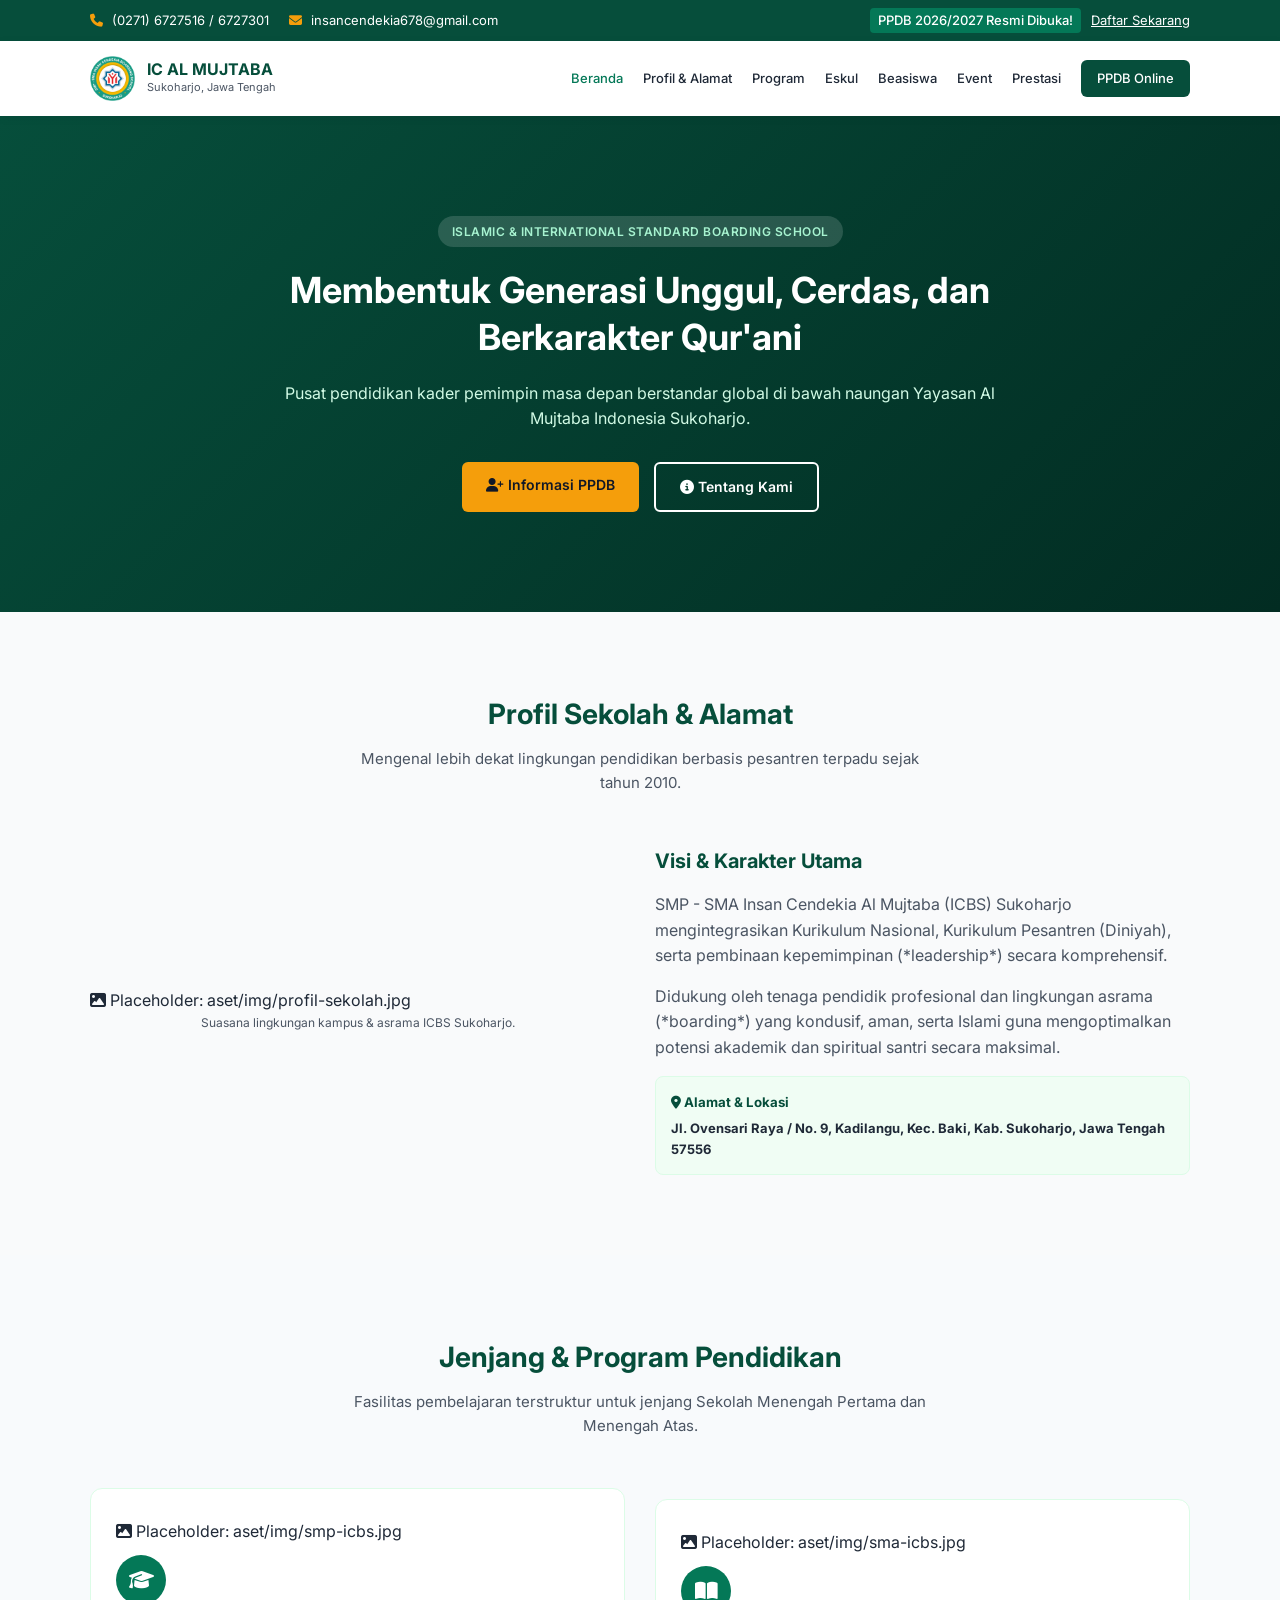
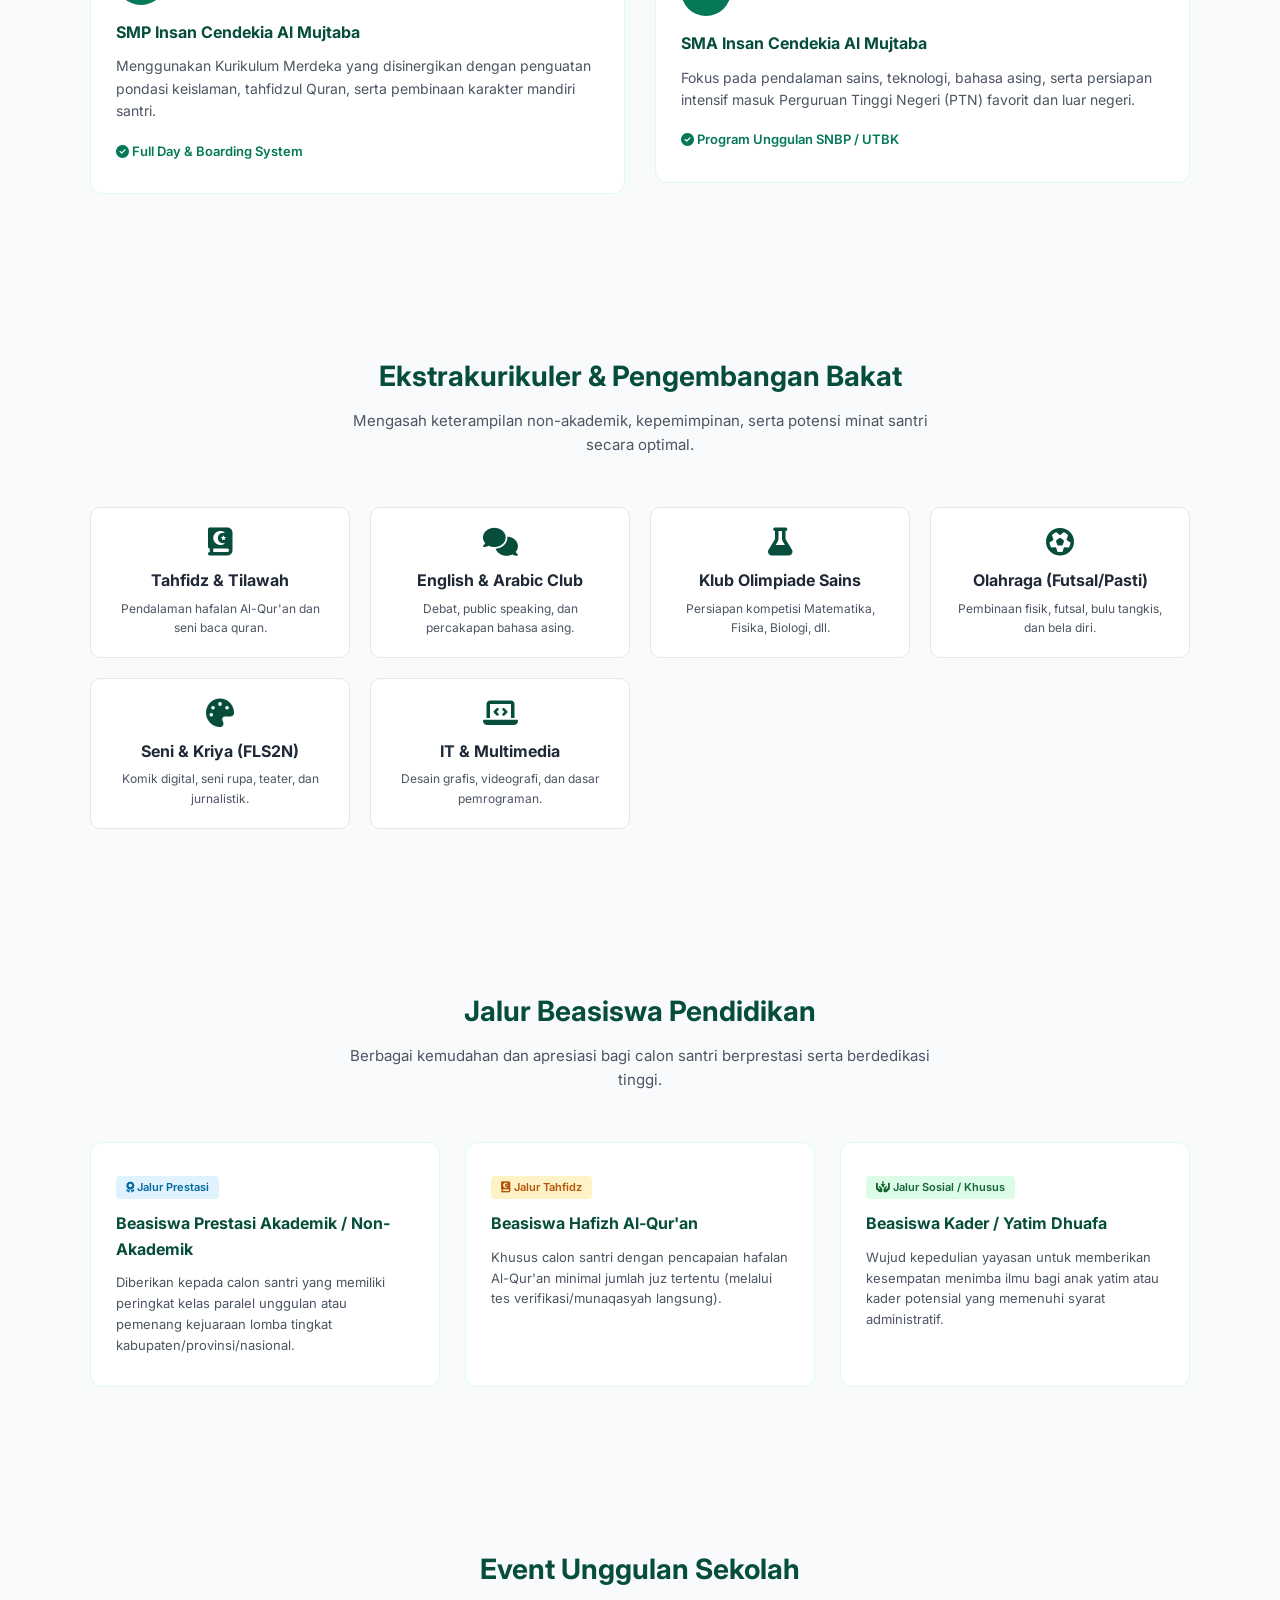
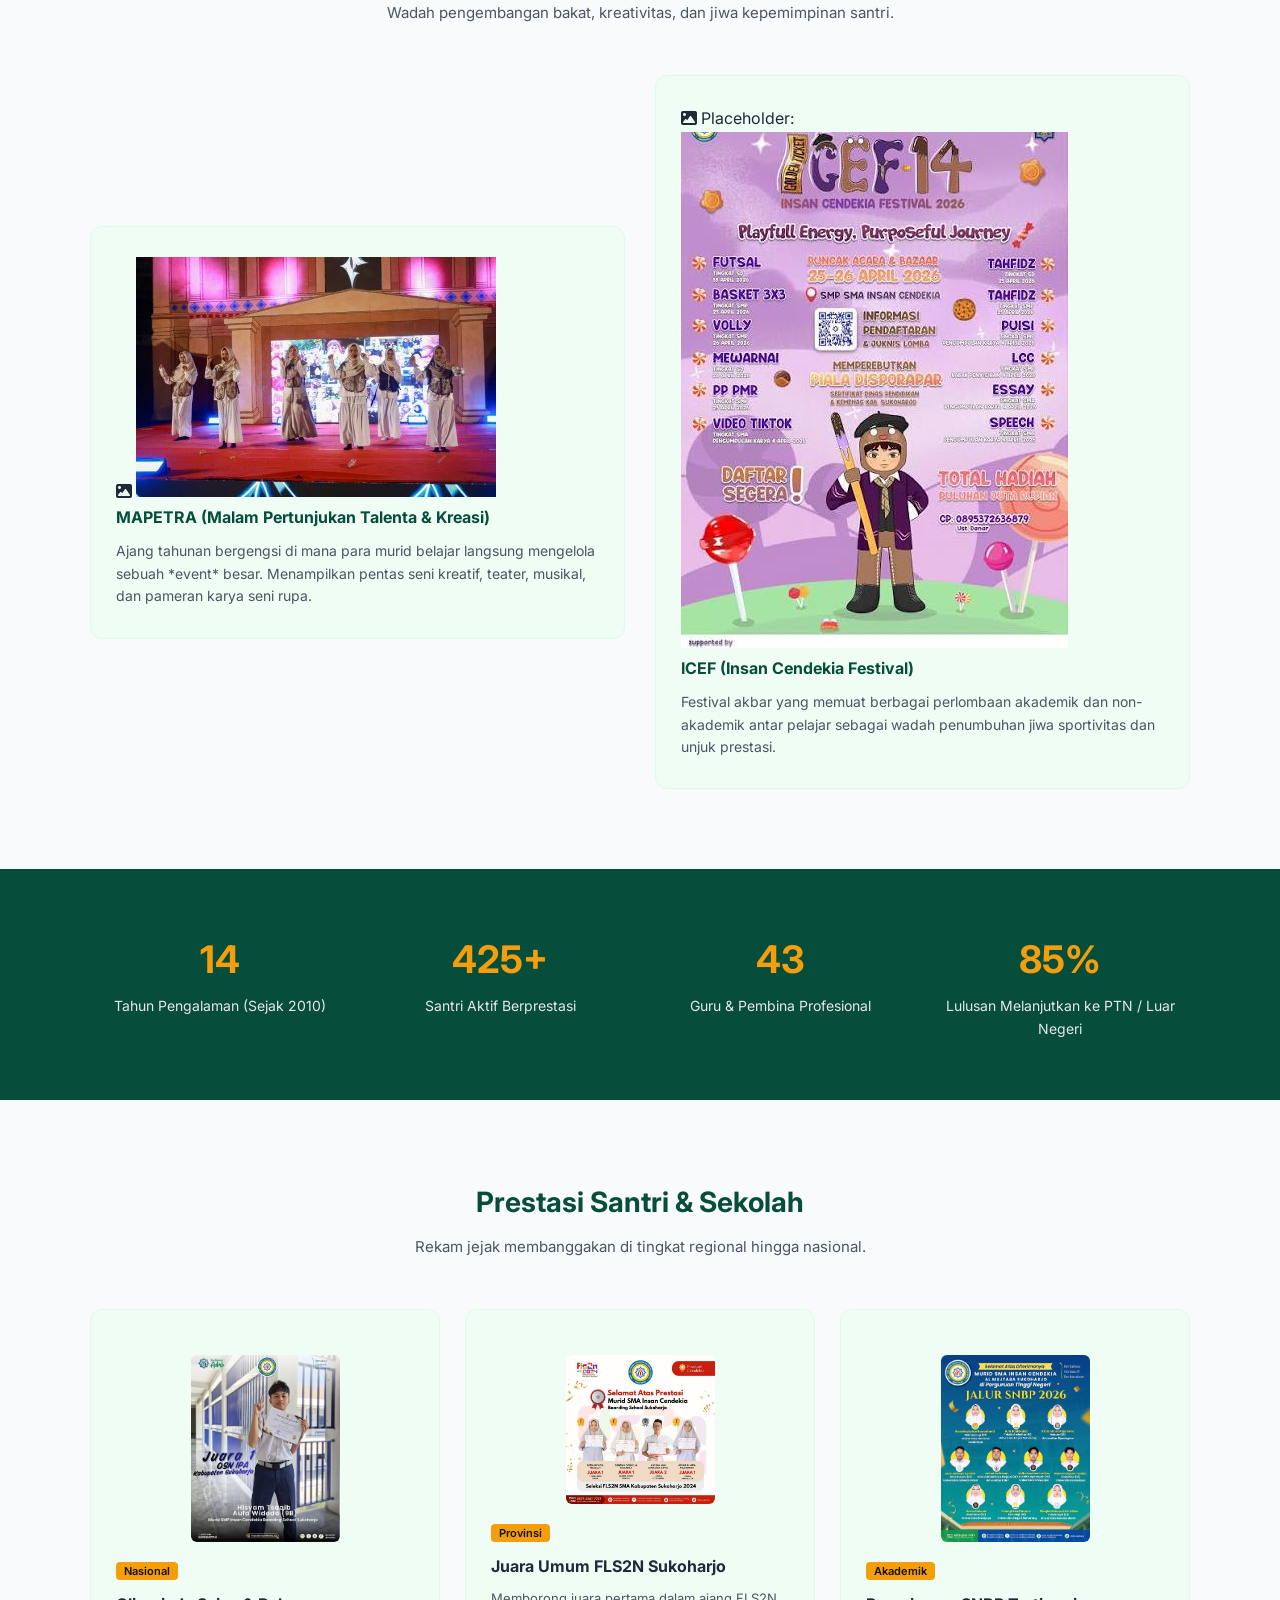
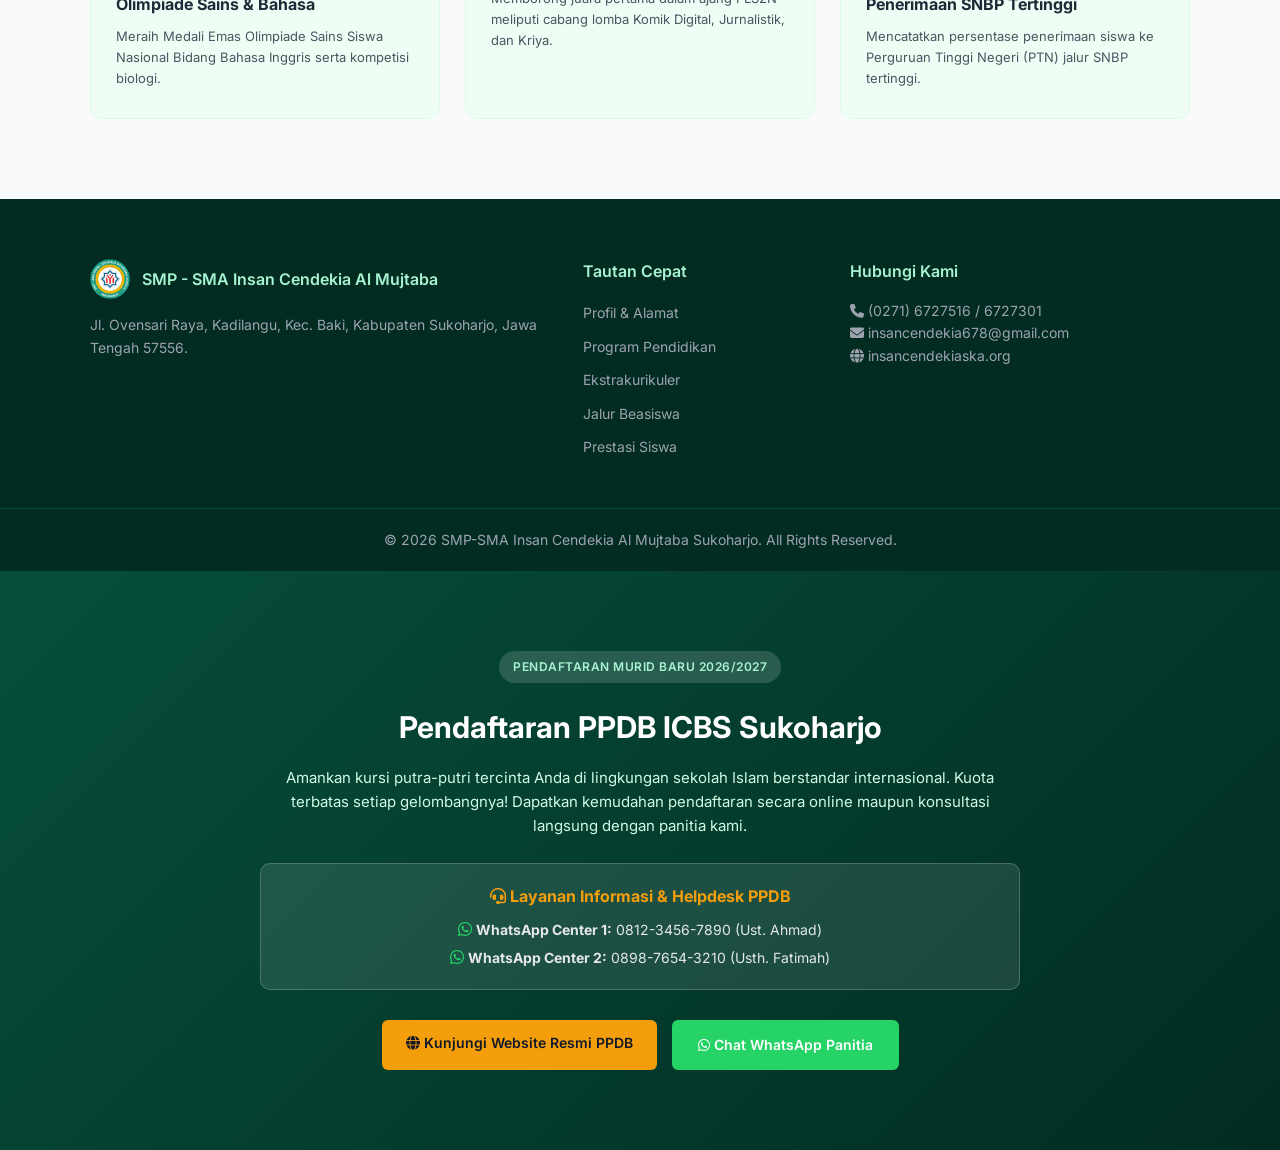
==== commit 1752d015: "proyek baru" ====
--- a/index.html
+++ b/index.html
@@ -225,7 +225,9 @@
                 <div class="card reveal-right" style="text-align: left; background: #f0fdf4;">
                     <div class="img-placeholder">
                         <i class="fa fa-image"></i>
-                        <span>Placeholder: aset/img/event-icef.jpg</span>
+                        <span>Placeholder: <aset>
+                        <img src="aset/img/icef.jfif" alt="icef">
+                        <event-icef class="jfif"></event-icef></span>
                     </div>
                     <h4 style="color: var(--primary); margin-bottom: 10px;">ICEF (Insan Cendekia Festival)</h4>
                     <p style="color: var(--text-muted); font-size: 14px; line-height: 1.6;">
@@ -258,7 +260,7 @@
         </div>
     </section>
 
-    <!-- Prestasi Section -->
+  <!-- Prestasi Section -->
     <section class="section bg-white" id="prestasi">
         <div class="container">
             <div class="section-title reveal">
@@ -267,27 +269,27 @@
             </div>
             <div class="grid-3">
                 <div class="card reveal" style="text-align: left;">
-                    <div class="img-placeholder" style="height: 150px;">
-                        <i class="fa fa-image" style="font-size: 24px;"></i>
-                        <span style="font-size: 11px;">aset/img/prestasi-1.jpg</span>
+                    <div class="img-placeholder" style="height: auto; padding: 15px 0;">
+                        <!-- Gambar sains.jfif diperkecil 50% -->
+                        <img src="aset/img/sains.jfif" alt="Olimpiade Sains" style="width: 50%; height: auto; display: block; margin: 0 auto; border-radius: 6px;">
                     </div>
                     <span style="background: var(--accent); color: #111; font-size: 11px; padding: 2px 8px; border-radius: 4px; font-weight: 600;">Nasional</span>
                     <h4 style="margin-top: 10px;">Olimpiade Sains & Bahasa</h4>
                     <p style="font-size: 13px; color: var(--text-muted); margin-top: 8px;">Meraih Medali Emas Olimpiade Sains Siswa Nasional Bidang Bahasa Inggris serta kompetisi biologi.</p>
                 </div>
                 <div class="card reveal" style="text-align: left; animation-delay: 0.1s;">
-                    <div class="img-placeholder" style="height: 150px;">
-                        <i class="fa fa-image" style="font-size: 24px;"></i>
-                        <span style="font-size: 11px;">aset/img/prestasi-2.jpg</span>
+                    <div class="img-placeholder" style="height: auto; padding: 15px 0;">
+                        <!-- Gambar 2flsn.jfif diperkecil 50% -->
+                        <img src="aset/img/2flsn.jfif" alt="Juara FLS2N" style="width: 50%; height: auto; display: block; margin: 0 auto; border-radius: 6px;">
                     </div>
                     <span style="background: var(--accent); color: #111; font-size: 11px; padding: 2px 8px; border-radius: 4px; font-weight: 600;">Provinsi</span>
                     <h4 style="margin-top: 10px;">Juara Umum FLS2N Sukoharjo</h4>
                     <p style="font-size: 13px; color: var(--text-muted); margin-top: 8px;">Memborong juara pertama dalam ajang FLS2N meliputi cabang lomba Komik Digital, Jurnalistik, dan Kriya.</p>
                 </div>
                 <div class="card reveal" style="text-align: left; animation-delay: 0.2s;">
-                    <div class="img-placeholder" style="height: 150px;">
-                        <i class="fa fa-image" style="font-size: 24px;"></i>
-                        <span style="font-size: 11px;">aset/img/prestasi-3.jpg</span>
+                    <div class="img-placeholder" style="height: auto; padding: 15px 0;">
+                        <!-- Gambar snbp.jfif diperkecil 50% -->
+                        <img src="aset/img/snbp.jfif" alt="snbp" style="width: 50%; height: auto; display: block; margin: 0 auto; border-radius: 6px;">
                     </div>
                     <span style="background: var(--accent); color: #111; font-size: 11px; padding: 2px 8px; border-radius: 4px; font-weight: 600;">Akademik</span>
                     <h4 style="margin-top: 10px;">Penerimaan SNBP Tertinggi</h4>
@@ -296,20 +298,6 @@
             </div>
         </div>
     </section>
-
-    <!-- PPDB Section / Call to Action -->
-    <section class="section" id="ppdb" style="background: linear-gradient(135deg, var(--primary) 0%, #022c22 100%); color: white; text-align: center;">
-        <div class="container" style="max-width: 700px;">
-            <span class="hero-tag">Pendaftaran Murid Baru</span>
-            <h3 style="font-size: 30px; margin-bottom: 15px; color: white;">Pendaftaran PPDB ICBS Sukoharjo Tahun 2026/2027</h3>
-            <p style="color: #d1fae5; margin-bottom: 30px; font-size: 15px;">Amankan kursi putra-putri tercinta Anda di lingkungan sekolah Islam berstandar internasional. Kuota terbatas setiap gelombangnya!</p>
-            <div style="display: flex; justify-content: center; gap: 15px; flex-wrap: wrap;">
-                <a href="https://sma.insancendekiaska.org" target="_blank" class="btn btn-warning btn-animate"><i class="fa fa-globe"></i> Kunjungi Website Resmi</a>
-                <a href="https://wa.me/6280000000000" target="_blank" class="btn btn-outline btn-animate"><i class="fab fa-whatsapp"></i> Hubungi Panitia PPDB</a>
-            </div>
-        </div>
-    </section>
-
     <!-- Footer -->
     <footer class="footer">
         <div class="container grid-footer">
@@ -341,7 +329,33 @@
             <p>&copy; 2026 SMP-SMA Insan Cendekia Al Mujtaba Sukoharjo. All Rights Reserved.</p>
         </div>
     </footer>
-
+<!-- PPDB Section / Call to Action -->
+    <section class="section" id="ppdb" style="background: linear-gradient(135deg, var(--primary) 0%, #022c22 100%); color: white; text-align: center;">
+        <div class="container" style="max-width: 800px;">
+            <span class="hero-tag">Pendaftaran Murid Baru 2026/2027</span>
+            <h3 style="font-size: 30px; margin-bottom: 15px; color: white;">Pendaftaran PPDB ICBS Sukoharjo</h3>
+            <p style="color: #d1fae5; margin-bottom: 25px; font-size: 15px; line-height: 1.6;">
+                Amankan kursi putra-putri tercinta Anda di lingkungan sekolah Islam berstandar internasional. Kuota terbatas setiap gelombangnya! Dapatkan kemudahan pendaftaran secara online maupun konsultasi langsung dengan panitia kami.
+            </p>
+
+            <!-- Informasi Kontak & Wa Panitia PPDB -->
+            <div style="background: rgba(255, 255, 255, 0.1); padding: 20px; border-radius: 10px; margin-bottom: 30px; border: 1px solid rgba(255, 255, 255, 0.2);">
+                <h4 style="color: var(--accent); margin-bottom: 10px; font-size: 16px;"><i class="fa fa-headset"></i> Layanan Informasi & Helpdesk PPDB</h4>
+                <p style="font-size: 14px; color: #e5e7eb; margin-bottom: 5px;">
+                    <i class="fab fa-whatsapp" style="color: #25d366; font-size: 16px;"></i> <strong>WhatsApp Center 1:</strong> 0812-3456-7890 (Ust. Ahmad)
+                </p>
+                <p style="font-size: 14px; color: #e5e7eb; margin-bottom: 0;">
+                    <i class="fab fa-whatsapp" style="color: #25d366; font-size: 16px;"></i> <strong>WhatsApp Center 2:</strong> 0898-7654-3210 (Usth. Fatimah)
+                </p>
+            </div>
+
+            <!-- Tombol Aksi PPDB -->
+            <div style="display: flex; justify-content: center; gap: 15px; flex-wrap: wrap;">
+                <a href="https://sma.insancendekiaska.org" target="_blank" class="btn btn-warning btn-animate"><i class="fa fa-globe"></i> Kunjungi Website Resmi PPDB</a>
+                <a href="https://wa.me/6281234567890?text=Halo%20Panitia%20PPDB%20ICBS%20Sukoharjo,%20saya%20ingin%20berkonsultasi%20mengenai%20pendaftaran%20tahun%20ajaran%202026/2027." target="_blank" class="btn btn-outline btn-animate" style="background-color: #25d366; border-color: #25d366; color: white;"><i class="fab fa-whatsapp"></i> Chat WhatsApp Panitia</a>
+            </div>
+        </div>
+    </section>
     <script src="script.js"></script>
 </body>
 </html>
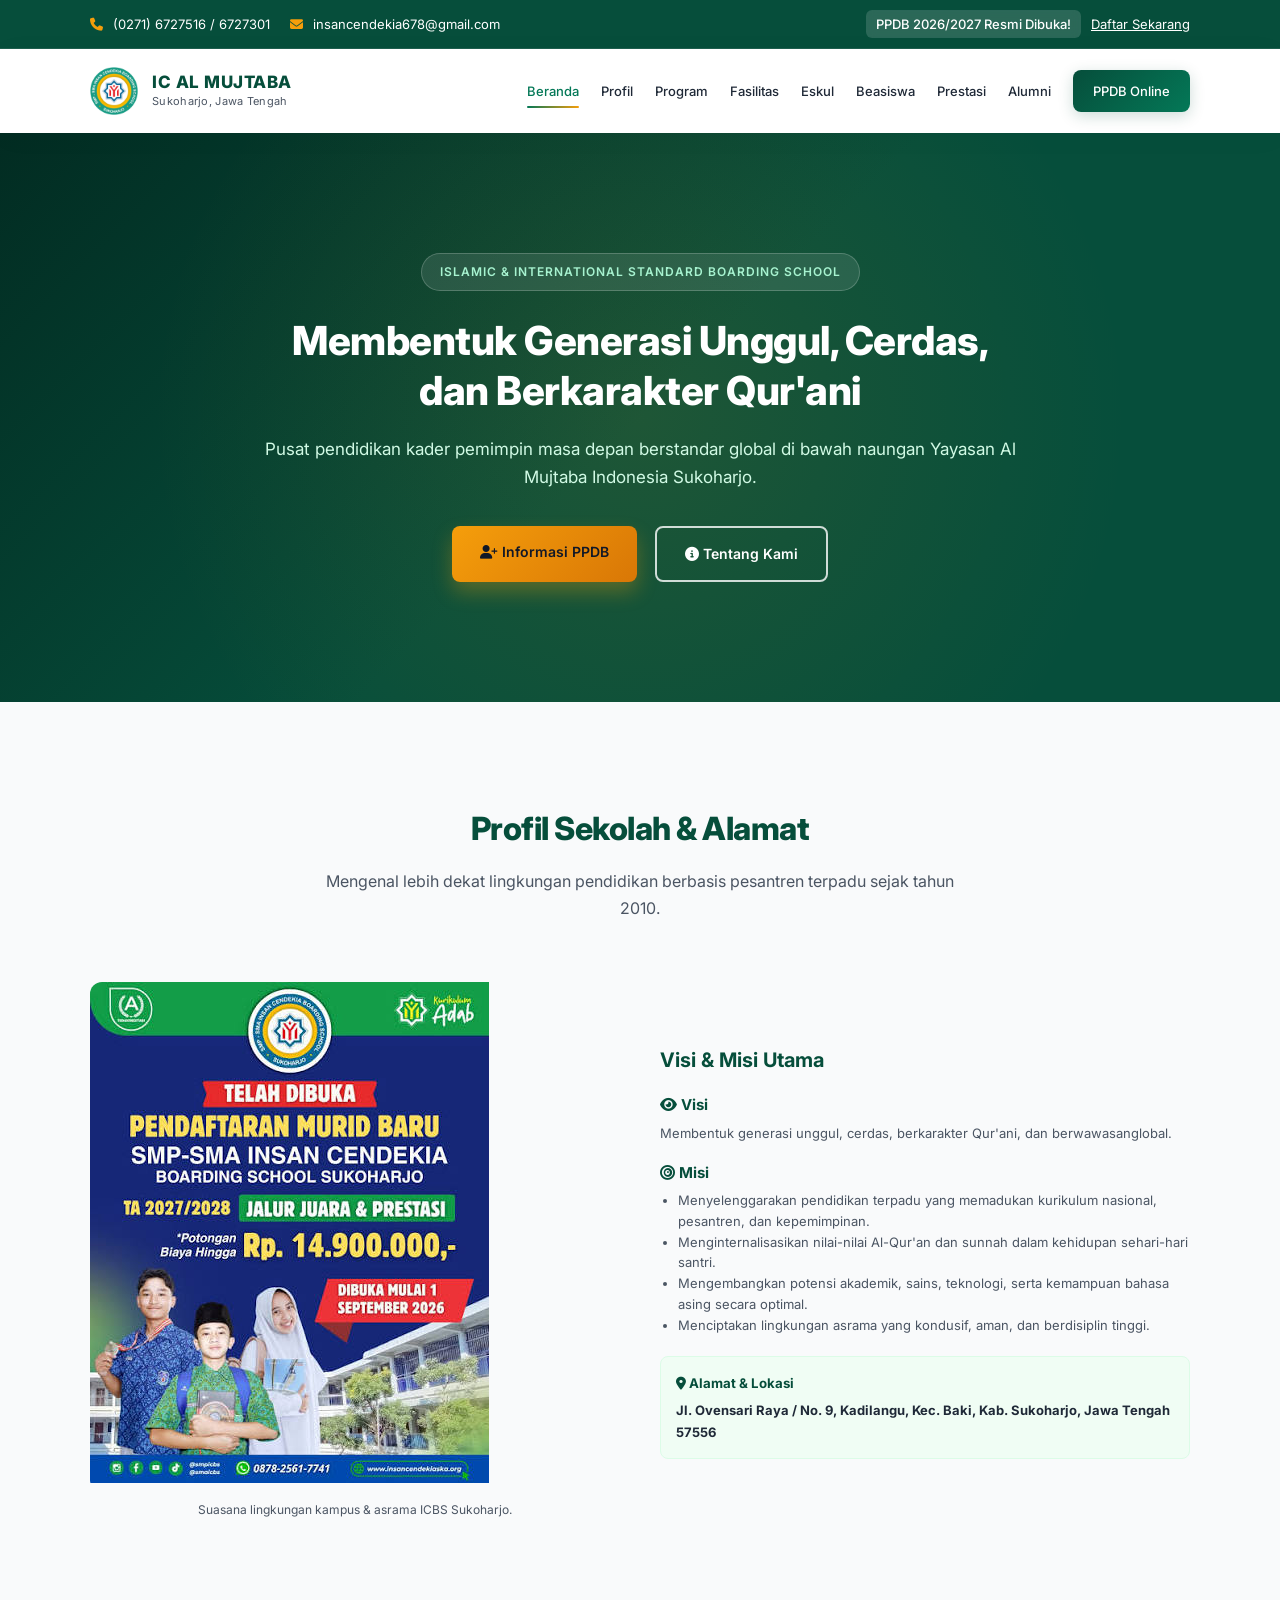
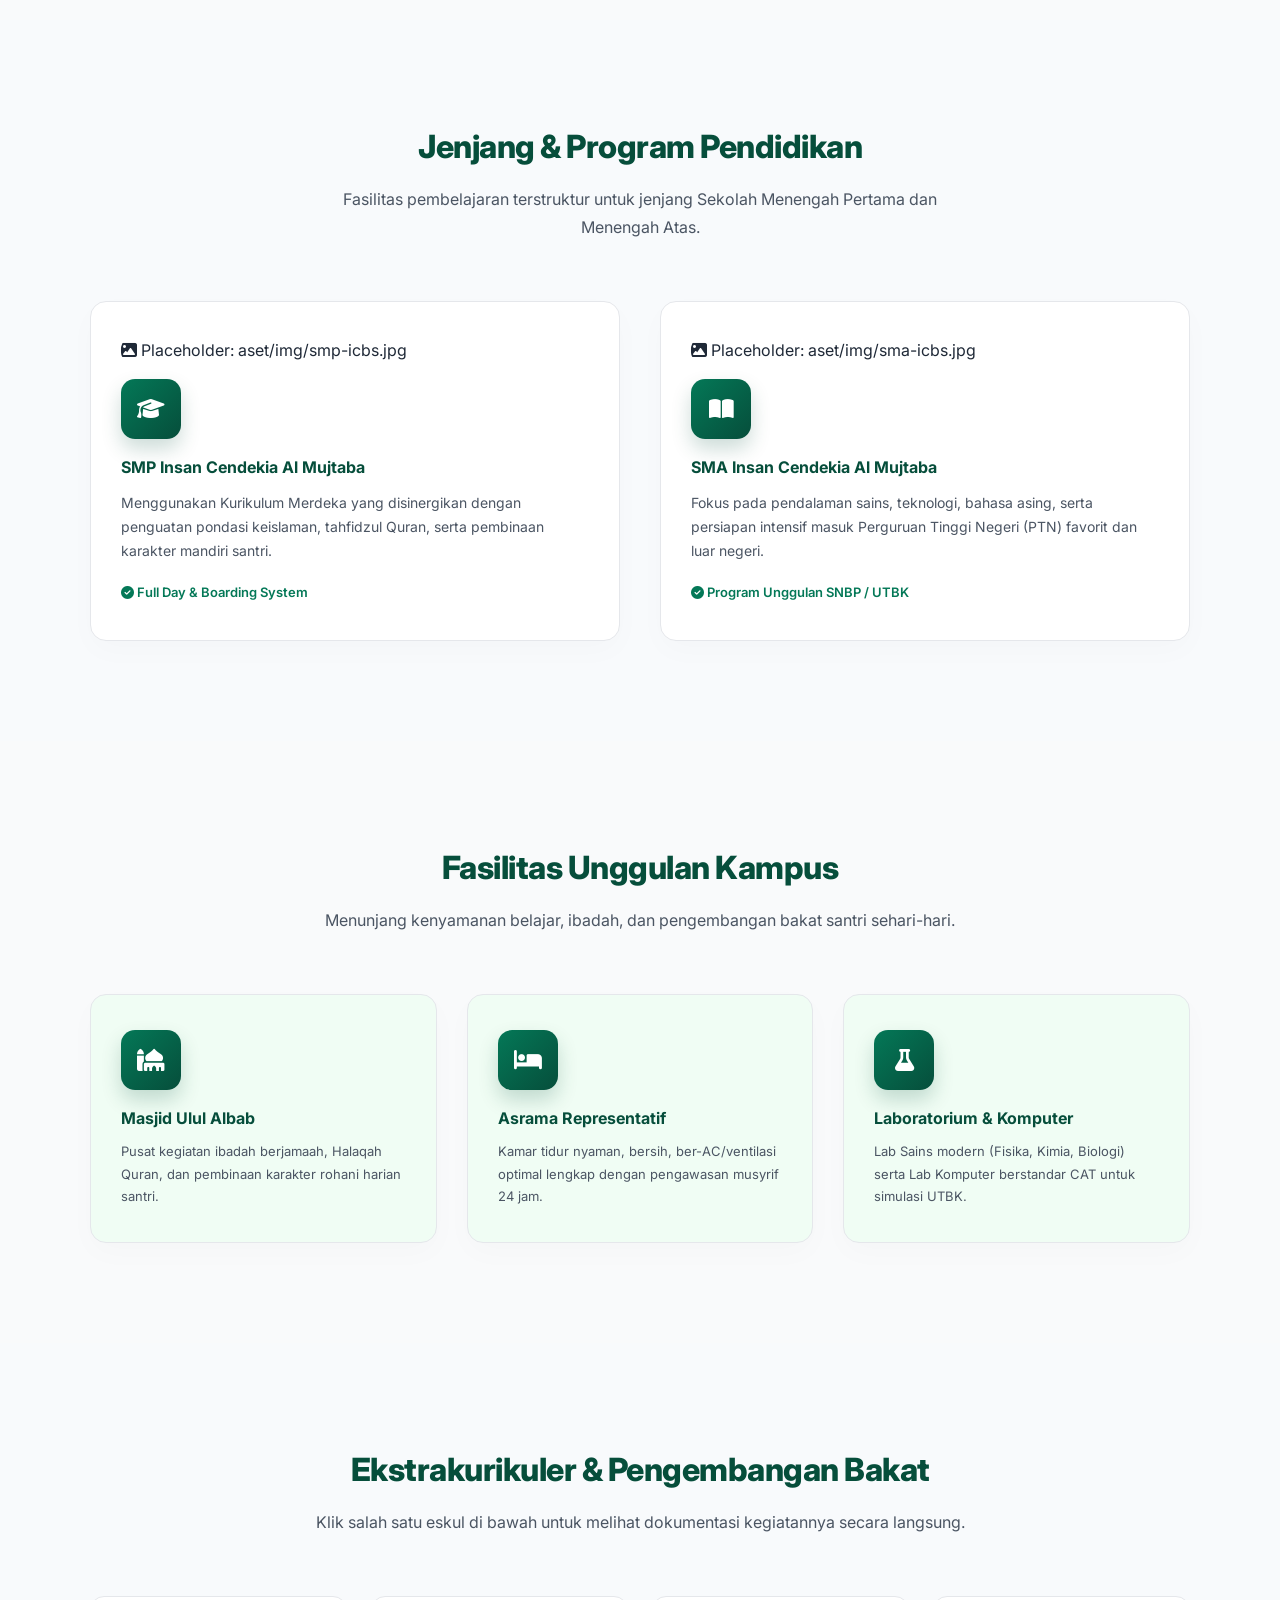
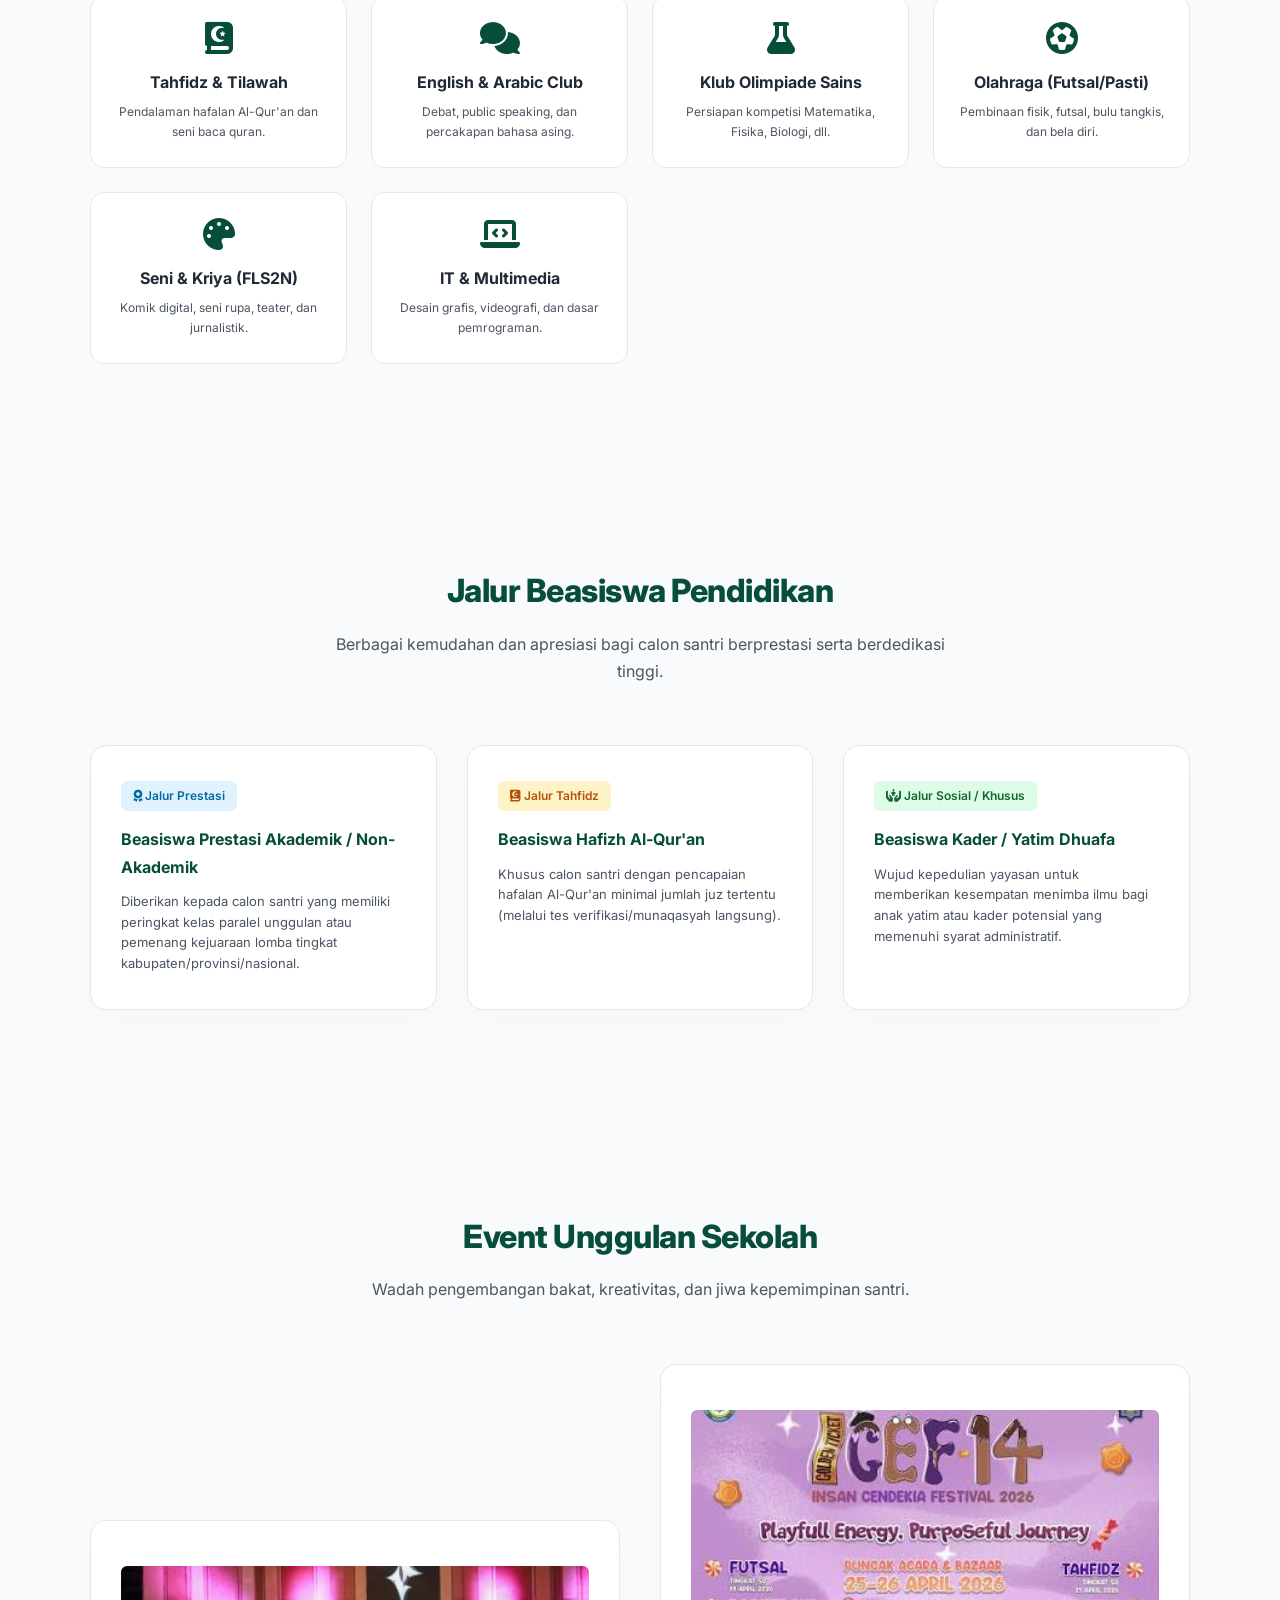
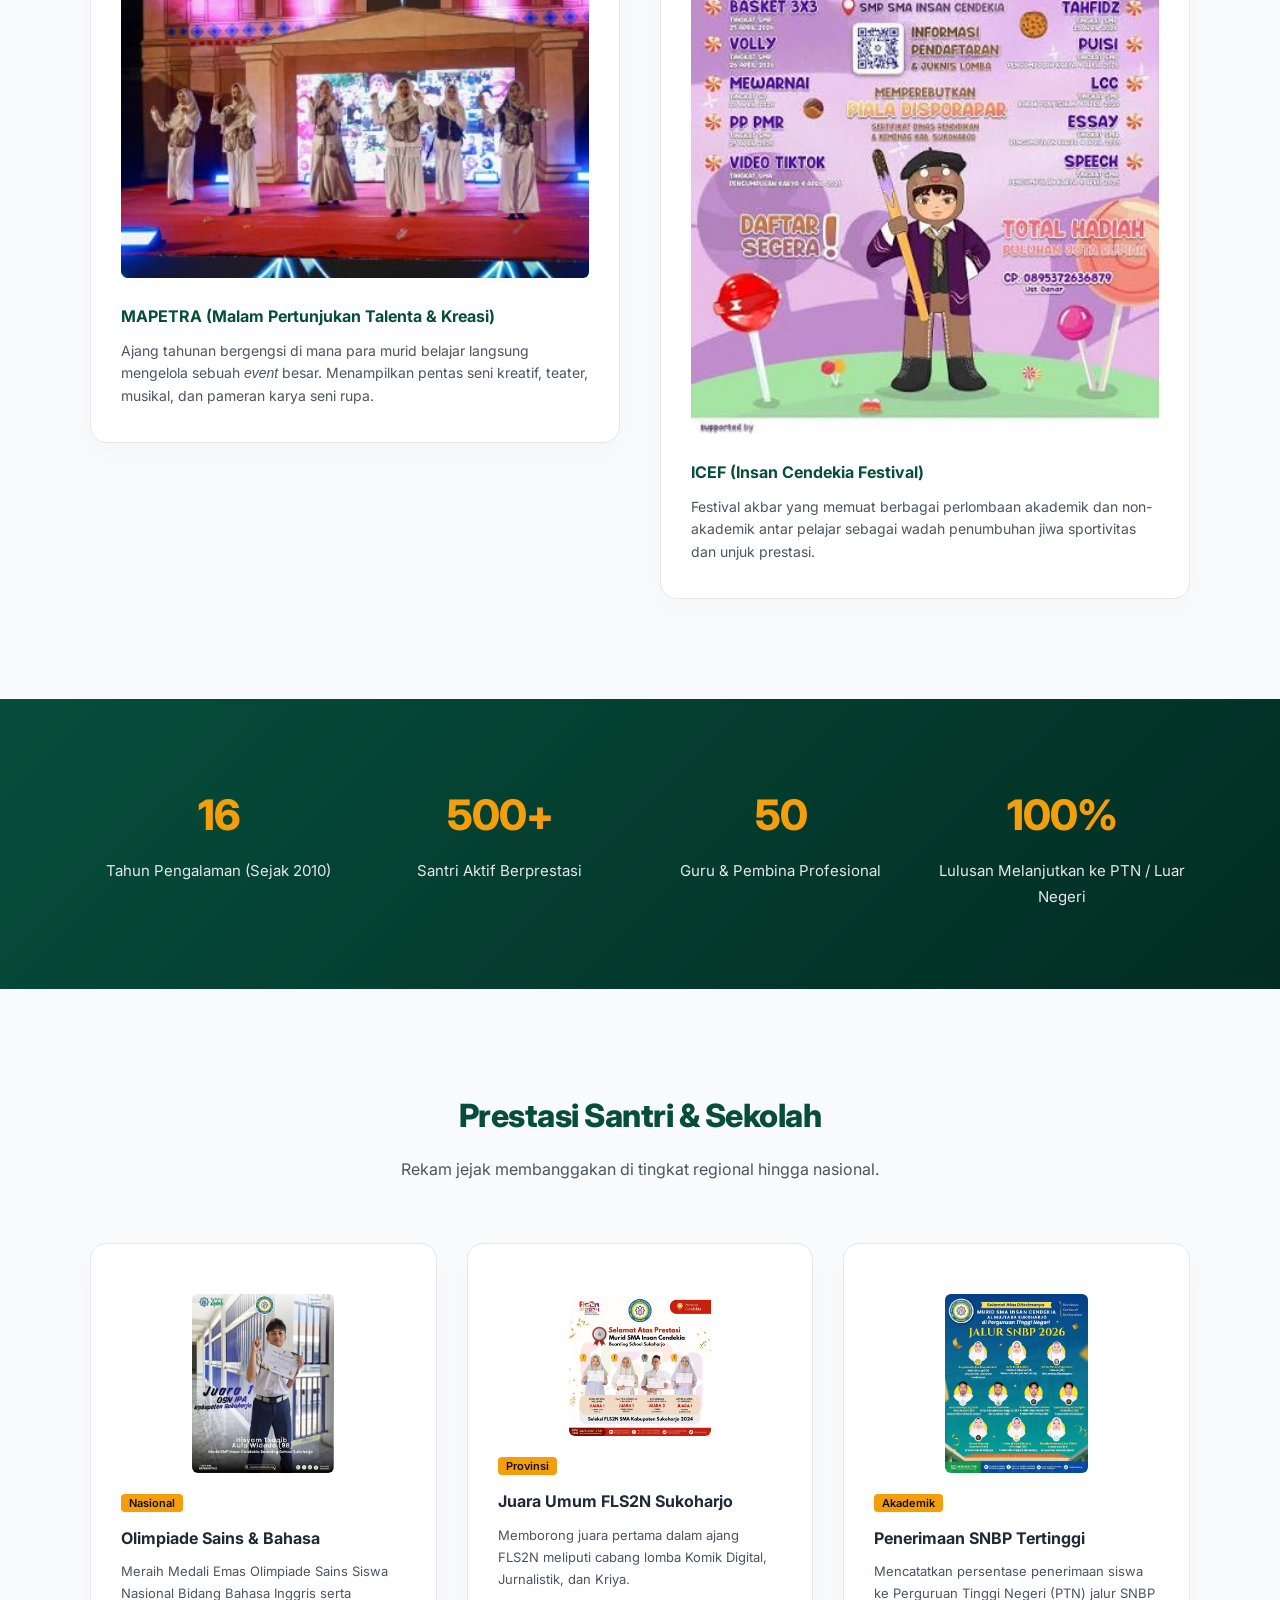
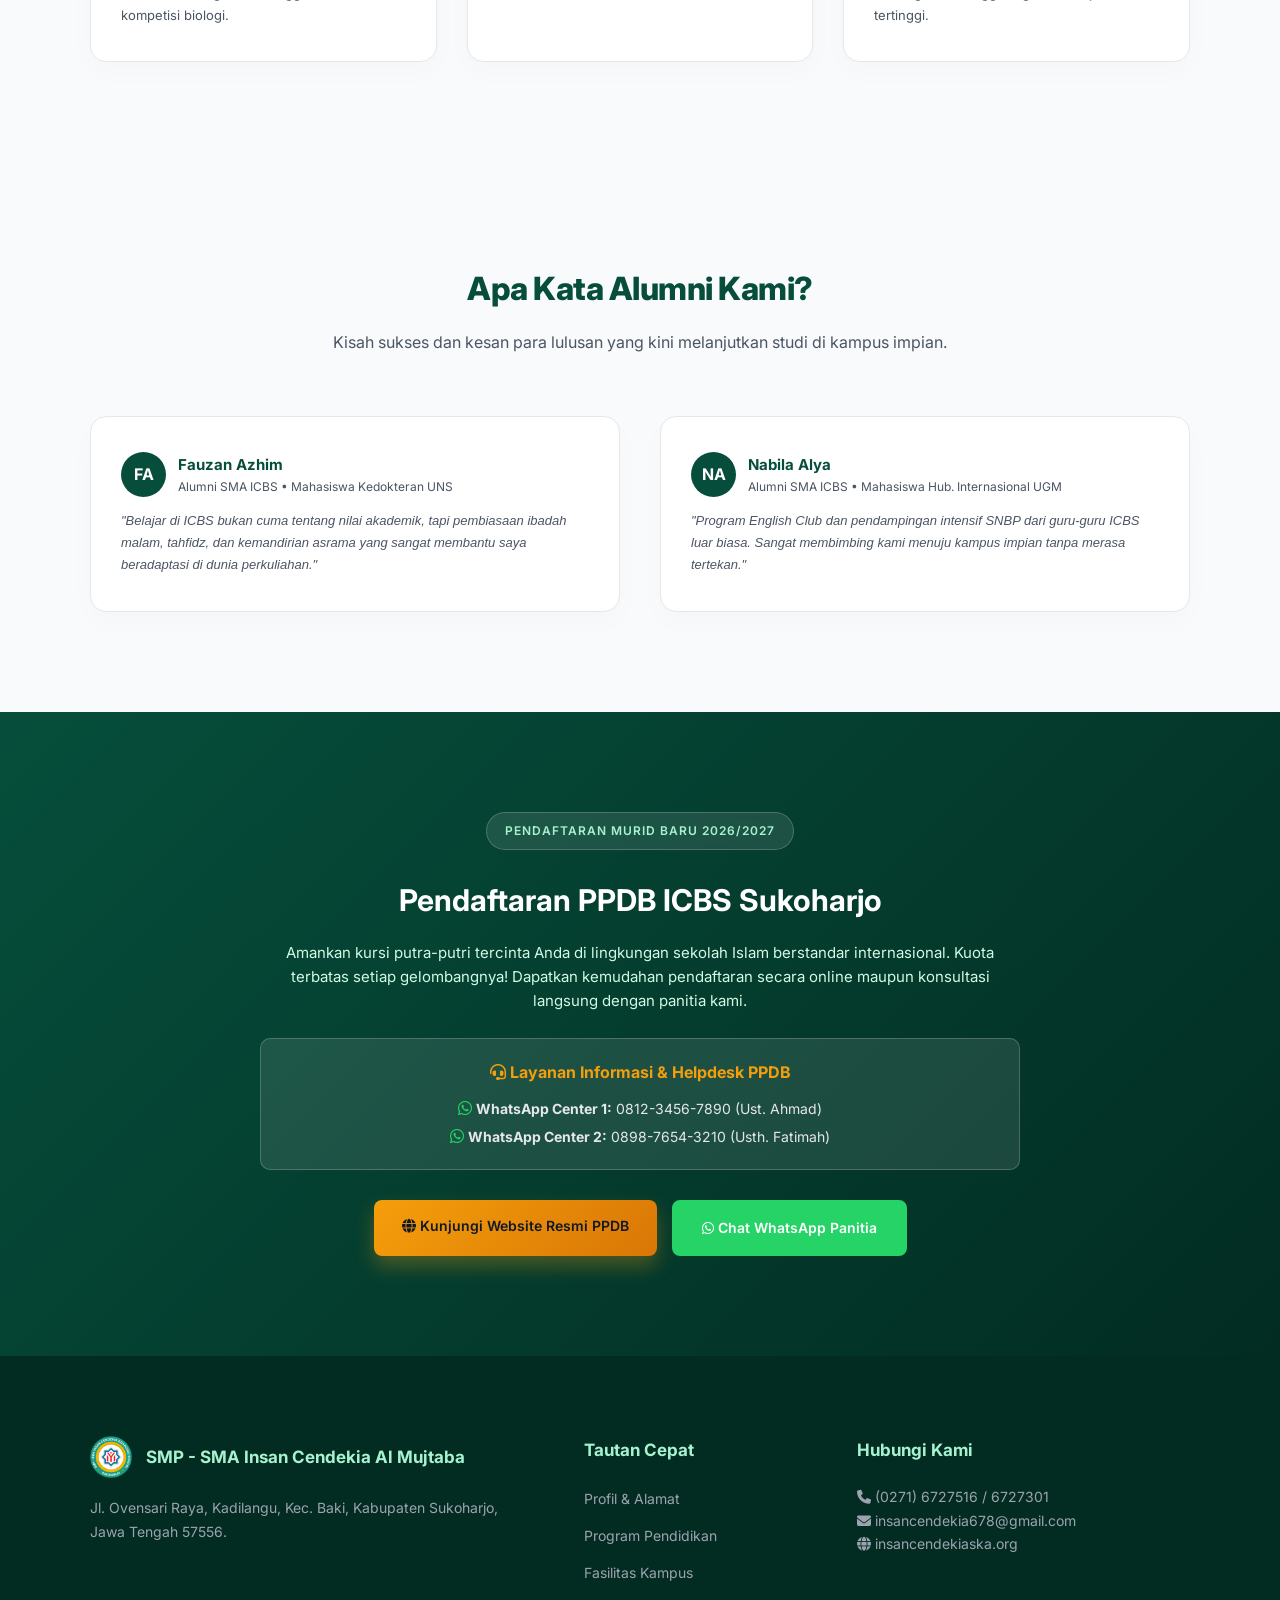
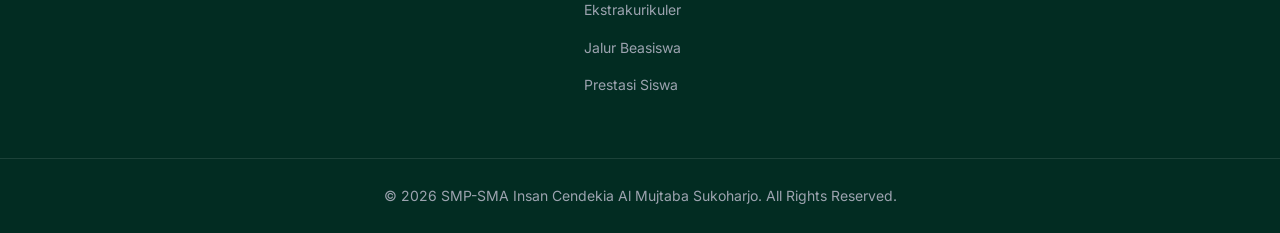
==== commit b331cc69: "oke" ====
--- a/index.html
+++ b/index.html
@@ -40,12 +40,13 @@
             </div>
             <div class="nav-links" id="navLinks">
                 <a href="#" class="active btn-animate">Beranda</a>
-                <a href="#profil" class="btn-animate">Profil & Alamat</a>
+                <a href="#profil" class="btn-animate">Profil</a>
                 <a href="#pendidikan" class="btn-animate">Program</a>
+                <a href="#fasilitas" class="btn-animate">Fasilitas</a>
                 <a href="#eskul" class="btn-animate">Eskul</a>
                 <a href="#beasiswa" class="btn-animate">Beasiswa</a>
-                <a href="#event" class="btn-animate">Event</a>
                 <a href="#prestasi" class="btn-animate">Prestasi</a>
+                <a href="#testimoni" class="btn-animate">Alumni</a>
                 <a href="#ppdb" class="btn-nav btn-animate">PPDB Online</a>
             </div>
             <button class="menu-toggle btn-animate" id="menuToggle" aria-label="Toggle Menu">
@@ -76,19 +77,31 @@
             </div>
             <div class="grid-2">
                 <div class="profile-img-col reveal-left">
-                    <div class="img-placeholder">
-                        <i class="fa fa-image"></i>
-                        <span>Placeholder: aset/img/profil-sekolah.jpg</span>
-                    </div>
-                    <p style="font-size: 12px; color: var(--text-muted); text-align: center;">Suasana lingkungan kampus & asrama ICBS Sukoharjo.</p>
+                    <div class="img-placeholder hover-zoom">
+                       <img src="aset/img/lah.jfif" alt="Suasana ICBS">   
+                    </div>
+                    <p style="font-size: 12px; color: var(--text-muted); text-align: center; margin-top: 8px;">Suasana lingkungan kampus & asrama ICBS Sukoharjo.</p>
                 </div>
 
                 <div class="profile-desc reveal-right">
-                    <h4 style="color: var(--primary); margin-bottom: 15px; font-size: 20px;">Visi & Karakter Utama</h4>
-                    <p style="margin-bottom: 15px; color: var(--text-muted);">SMP - SMA Insan Cendekia Al Mujtaba (ICBS) Sukoharjo mengintegrasikan Kurikulum Nasional, Kurikulum Pesantren (Diniyah), serta pembinaan kepemimpinan (*leadership*) secara komprehensif.</p>
-                    <p style="color: var(--text-muted); margin-bottom: 15px;">Didukung oleh tenaga pendidik profesional dan lingkungan asrama (*boarding*) yang kondusif, aman, serta Islami guna mengoptimalkan potensi akademik dan spiritual santri secara maksimal.</p>
+                    <h4 style="color: var(--primary); margin-bottom: 15px; font-size: 20px;">Visi & Misi Utama</h4>
                     
-                    <div style="background: #f0fdf4; padding: 15px; border-radius: 8px; border: 1px solid #dcfce7;">
+                    <div style="margin-bottom: 15px;">
+                        <h5 style="color: var(--primary); font-size: 15px; margin-bottom: 5px;"><i class="fa fa-eye"></i> Visi</h5>
+                        <p style="font-size: 13px; color: var(--text-muted);">Membentuk generasi unggul, cerdas, berkarakter Qur'ani, dan berwawasanglobal.</p>
+                    </div>
+
+                    <div style="margin-bottom: 20px;">
+                        <h5 style="color: var(--primary); font-size: 15px; margin-bottom: 5px;"><i class="fa fa-bullseye"></i> Misi</h5>
+                        <ul style="font-size: 13px; color: var(--text-muted); padding-left: 18px; line-height: 1.6;">
+                            <li>Menyelenggarakan pendidikan terpadu yang memadukan kurikulum nasional, pesantren, dan kepemimpinan.</li>
+                            <li>Menginternalisasikan nilai-nilai Al-Qur'an dan sunnah dalam kehidupan sehari-hari santri.</li>
+                            <li>Mengembangkan potensi akademik, sains, teknologi, serta kemampuan bahasa asing secara optimal.</li>
+                            <li>Menciptakan lingkungan asrama yang kondusif, aman, dan berdisiplin tinggi.</li>
+                        </ul>
+                    </div>
+                    
+                    <div style="background: #f0fdf4; padding: 15px; border-radius: 8px; border: 1px solid #dcfce7;" class="hover-lift">
                         <h5 style="color: var(--primary); margin-bottom: 5px;"><i class="fa fa-map-marker-alt"></i> Alamat & Lokasi</h5>
                         <p style="font-size: 13px; color: var(--text-dark);"><strong>Jl. Ovensari Raya / No. 9, Kadilangu, Kec. Baki, Kab. Sukoharjo, Jawa Tengah 57556</strong></p>
                     </div>
@@ -106,21 +119,21 @@
             </div>
             <div class="grid-2">
                 <div class="card reveal-left" style="background: white;">
-                    <div class="img-placeholder">
+                    <div class="img-placeholder hover-zoom">
                         <i class="fa fa-image"></i>
                         <span>Placeholder: aset/img/smp-icbs.jpg</span>
                     </div>
-                    <div class="card-icon" style="margin-top: 10px;"><i class="fa fa-graduation-cap"></i></div>
+                    <div class="card-icon" style="margin-top: 15px;"><i class="fa fa-graduation-cap"></i></div>
                     <h4 style="color: var(--primary); margin: 15px 0 10px 0;">SMP Insan Cendekia Al Mujtaba</h4>
                     <p style="color: var(--text-muted); font-size: 14px; margin-bottom: 15px;">Menggunakan Kurikulum Merdeka yang disinergikan dengan penguatan pondasi keislaman, tahfidzul Quran, serta pembinaan karakter mandiri santri.</p>
                     <span style="font-size: 13px; color: var(--primary-light); font-weight: 600;"><i class="fa fa-check-circle"></i> Full Day & Boarding System</span>
                 </div>
                 <div class="card reveal-right" style="background: white;">
-                    <div class="img-placeholder">
+                    <div class="img-placeholder hover-zoom">
                         <i class="fa fa-image"></i>
                         <span>Placeholder: aset/img/sma-icbs.jpg</span>
                     </div>
-                    <div class="card-icon" style="margin-top: 10px;"><i class="fa fa-book-open"></i></div>
+                    <div class="card-icon" style="margin-top: 15px;"><i class="fa fa-book-open"></i></div>
                     <h4 style="color: var(--primary); margin: 15px 0 10px 0;">SMA Insan Cendekia Al Mujtaba</h4>
                     <p style="color: var(--text-muted); font-size: 14px; margin-bottom: 15px;">Fokus pada pendalaman sains, teknologi, bahasa asing, serta persiapan intensif masuk Perguruan Tinggi Negeri (PTN) favorit dan luar negeri.</p>
                     <span style="font-size: 13px; color: var(--primary-light); font-weight: 600;"><i class="fa fa-check-circle"></i> Program Unggulan SNBP / UTBK</span>
@@ -129,50 +142,88 @@
         </div>
     </section>
 
-    <!-- Ekstrakurikuler (Eskul) Section [BARU] -->
-    <section class="section bg-white" id="eskul">
+    <!-- Fasilitas Unggulan Sekolah & Asrama -->
+    <section class="section bg-white" id="fasilitas">
+        <div class="container">
+            <div class="section-title reveal">
+                <h3>Fasilitas Unggulan Kampus</h3>
+                <p>Menunjang kenyamanan belajar, ibadah, dan pengembangan bakat santri sehari-hari.</p>
+            </div>
+            <div class="grid-3">
+                <div class="card reveal" style="background: #f0fdf4;">
+                    <div class="card-icon"><i class="fa fa-mosque"></i></div>
+                    <h4 style="color: var(--primary); margin: 15px 0 8px 0;">Masjid Ulul Albab</h4>
+                    <p style="font-size: 13px; color: var(--text-muted);">Pusat kegiatan ibadah berjamaah, Halaqah Quran, dan pembinaan karakter rohani harian santri.</p>
+                </div>
+                <div class="card reveal" style="animation-delay: 0.1s; background: #f0fdf4;">
+                    <div class="card-icon"><i class="fa fa-bed"></i></div>
+                    <h4 style="color: var(--primary); margin: 15px 0 8px 0;">Asrama Representatif</h4>
+                    <p style="font-size: 13px; color: var(--text-muted);">Kamar tidur nyaman, bersih, ber-AC/ventilasi optimal lengkap dengan pengawasan musyrif 24 jam.</p>
+                </div>
+                <div class="card reveal" style="animation-delay: 0.2s; background: #f0fdf4;">
+                    <div class="card-icon"><i class="fa fa-flask"></i></div>
+                    <h4 style="color: var(--primary); margin: 15px 0 8px 0;">Laboratorium & Komputer</h4>
+                    <p style="font-size: 13px; color: var(--text-muted);">Lab Sains modern (Fisika, Kimia, Biologi) serta Lab Komputer berstandar CAT untuk simulasi UTBK.</p>
+                </div>
+            </div>
+        </div>
+    </section>
+
+    <!-- Ekstrakurikuler (Eskul) Section -->
+    <section class="section" id="eskul" style="background-color: #f8fafc;">
         <div class="container">
             <div class="section-title reveal">
                 <h3>Ekstrakurikuler & Pengembangan Bakat</h3>
-                <p>Mengasah keterampilan non-akademik, kepemimpinan, serta potensi minat santri secara optimal.</p>
+                <p>Klik salah satu eskul di bawah untuk melihat dokumentasi kegiatannya secara langsung.</p>
             </div>
             <div class="eskul-grid reveal">
-                <div class="eskul-item">
+                <div class="eskul-item hover-glow" data-img="aset/img/tahfidz.jfif" data-title="Tahfidz & Tilawah">
                     <i class="fa fa-book-quran"></i>
                     <h4>Tahfidz & Tilawah</h4>
                     <p style="font-size: 12px; color: var(--text-muted); margin-top: 5px;">Pendalaman hafalan Al-Qur'an dan seni baca quran.</p>
                 </div>
-                <div class="eskul-item">
+                <div class="eskul-item hover-glow" data-img="aset/img/speaking.jfif" data-title="English & Arabic Club">
                     <i class="fa fa-comments"></i>
                     <h4>English & Arabic Club</h4>
                     <p style="font-size: 12px; color: var(--text-muted); margin-top: 5px;">Debat, public speaking, dan percakapan bahasa asing.</p>
                 </div>
-                <div class="eskul-item">
+                <div class="eskul-item hover-glow" data-img="aset/img/ex.jfif" data-title="Klub Olimpiade Sains">
                     <i class="fa fa-flask"></i>
                     <h4>Klub Olimpiade Sains</h4>
                     <p style="font-size: 12px; color: var(--text-muted); margin-top: 5px;">Persiapan kompetisi Matematika, Fisika, Biologi, dll.</p>
                 </div>
-                <div class="eskul-item">
+                <div class="eskul-item hover-glow" data-img="aset/img/bola.jfif" data-title="Olahraga (Futsal/Pasti)">
                     <i class="fa fa-futbol"></i>
                     <h4>Olahraga (Futsal/Pasti)</h4>
                     <p style="font-size: 12px; color: var(--text-muted); margin-top: 5px;">Pembinaan fisik, futsal, bulu tangkis, dan bela diri.</p>
                 </div>
-                <div class="eskul-item">
+                <div class="eskul-item hover-glow" data-img="aset/img/seni.jfif" data-title="Seni & Kriya (FLS2N)">
                     <i class="fa fa-palette"></i>
                     <h4>Seni & Kriya (FLS2N)</h4>
                     <p style="font-size: 12px; color: var(--text-muted); margin-top: 5px;">Komik digital, seni rupa, teater, dan jurnalistik.</p>
                 </div>
-                <div class="eskul-item">
+                <div class="eskul-item hover-glow" data-img="aset/img/it.jfif" data-title="IT & Multimedia">
                     <i class="fa fa-laptop-code"></i>
                     <h4>IT & Multimedia</h4>
                     <p style="font-size: 12px; color: var(--text-muted); margin-top: 5px;">Desain grafis, videografi, dan dasar pemrograman.</p>
                 </div>
             </div>
-        </div>
-    </section>
-
-    <!-- Jalur Beasiswa PPDB Section [BARU] -->
-    <section class="section" id="beasiswa" style="background-color: #f8fafc;">
+
+            <!-- Modal / Preview Gambar Eskul Smooth Pop-up -->
+            <div id="eskulModal" class="eskul-modal">
+                <div class="eskul-modal-content">
+                    <span class="eskul-close">&times;</span>
+                    <h4 id="modalTitle">Judul Eskul</h4>
+                    <div class="modal-img-container">
+                        <img id="modalImg" src="" alt="Dokumentasi Eskul">
+                    </div>
+                </div>
+            </div>
+        </div>
+    </section>
+
+    <!-- Jalur Beasiswa PPDB Section -->
+    <section class="section bg-white" id="beasiswa">
         <div class="container">
             <div class="section-title reveal">
                 <h3>Jalur Beasiswa Pendidikan</h3>
@@ -205,31 +256,27 @@
     </section>
 
     <!-- Event Khusus: MAPETRA & ICEF -->
-    <section class="section bg-white" id="event">
+    <section class="section" id="event" style="background-color: #f8fafc;">
         <div class="container">
             <div class="section-title reveal">
                 <h3>Event Unggulan Sekolah</h3>
                 <p>Wadah pengembangan bakat, kreativitas, dan jiwa kepemimpinan santri.</p>
             </div>
             <div class="grid-2">
-                <div class="card reveal-left" style="text-align: left; background: #f0fdf4;">
-                    <div class="img-placeholder">
-                        <i class="fa fa-image"></i>
-                <img src="aset/img/event-mapetra.jpg" alt="event mapetra">
-                    </div>
-                    <h4 style="color: var(--primary); margin-bottom: 10px;">MAPETRA (Malam Pertunjukan Talenta & Kreasi)</h4>
+                <div class="card reveal-left" style="text-align: left; background: white;">
+                    <div class="img-placeholder hover-zoom" style="height: auto; padding: 10px 0;">
+                        <img src="aset/img/event-mapetra.jpg" alt="Event Mapetra ICBS" style="width: 100%; height: auto; display: block; border-radius: 6px;">
+                    </div>
+                    <h4 style="color: var(--primary); margin: 15px 0 10px 0;">MAPETRA (Malam Pertunjukan Talenta & Kreasi)</h4>
                     <p style="color: var(--text-muted); font-size: 14px; line-height: 1.6;">
-                        Ajang tahunan bergengsi di mana para murid belajar langsung mengelola sebuah *event* besar. Menampilkan pentas seni kreatif, teater, musikal, dan pameran karya seni rupa.
-                    </p>
-                </div>
-                <div class="card reveal-right" style="text-align: left; background: #f0fdf4;">
-                    <div class="img-placeholder">
-                        <i class="fa fa-image"></i>
-                        <span>Placeholder: <aset>
-                        <img src="aset/img/icef.jfif" alt="icef">
-                        <event-icef class="jfif"></event-icef></span>
-                    </div>
-                    <h4 style="color: var(--primary); margin-bottom: 10px;">ICEF (Insan Cendekia Festival)</h4>
+                        Ajang tahunan bergengsi di mana para murid belajar langsung mengelola sebuah <em>event</em> besar. Menampilkan pentas seni kreatif, teater, musikal, dan pameran karya seni rupa.
+                    </p>
+                </div>
+                <div class="card reveal-right" style="text-align: left; background: white;">
+                    <div class="img-placeholder hover-zoom" style="height: auto; padding: 10px 0;">
+                        <img src="aset/img/icef.jfif" alt="Event ICEF ICBS" style="width: 100%; height: auto; display: block; border-radius: 6px;">
+                    </div>
+                    <h4 style="color: var(--primary); margin: 15px 0 10px 0;">ICEF (Insan Cendekia Festival)</h4>
                     <p style="color: var(--text-muted); font-size: 14px; line-height: 1.6;">
                         Festival akbar yang memuat berbagai perlombaan akademik dan non-akademik antar pelajar sebagai wadah penumbuhan jiwa sportivitas dan unjuk prestasi.
                     </p>
@@ -260,7 +307,7 @@
         </div>
     </section>
 
-  <!-- Prestasi Section -->
+    <!-- Prestasi Section -->
     <section class="section bg-white" id="prestasi">
         <div class="container">
             <div class="section-title reveal">
@@ -269,8 +316,7 @@
             </div>
             <div class="grid-3">
                 <div class="card reveal" style="text-align: left;">
-                    <div class="img-placeholder" style="height: auto; padding: 15px 0;">
-                        <!-- Gambar sains.jfif diperkecil 50% -->
+                    <div class="img-placeholder hover-zoom" style="height: auto; padding: 15px 0;">
                         <img src="aset/img/sains.jfif" alt="Olimpiade Sains" style="width: 50%; height: auto; display: block; margin: 0 auto; border-radius: 6px;">
                     </div>
                     <span style="background: var(--accent); color: #111; font-size: 11px; padding: 2px 8px; border-radius: 4px; font-weight: 600;">Nasional</span>
@@ -278,8 +324,7 @@
                     <p style="font-size: 13px; color: var(--text-muted); margin-top: 8px;">Meraih Medali Emas Olimpiade Sains Siswa Nasional Bidang Bahasa Inggris serta kompetisi biologi.</p>
                 </div>
                 <div class="card reveal" style="text-align: left; animation-delay: 0.1s;">
-                    <div class="img-placeholder" style="height: auto; padding: 15px 0;">
-                        <!-- Gambar 2flsn.jfif diperkecil 50% -->
+                    <div class="img-placeholder hover-zoom" style="height: auto; padding: 15px 0;">
                         <img src="aset/img/2flsn.jfif" alt="Juara FLS2N" style="width: 50%; height: auto; display: block; margin: 0 auto; border-radius: 6px;">
                     </div>
                     <span style="background: var(--accent); color: #111; font-size: 11px; padding: 2px 8px; border-radius: 4px; font-weight: 600;">Provinsi</span>
@@ -287,8 +332,7 @@
                     <p style="font-size: 13px; color: var(--text-muted); margin-top: 8px;">Memborong juara pertama dalam ajang FLS2N meliputi cabang lomba Komik Digital, Jurnalistik, dan Kriya.</p>
                 </div>
                 <div class="card reveal" style="text-align: left; animation-delay: 0.2s;">
-                    <div class="img-placeholder" style="height: auto; padding: 15px 0;">
-                        <!-- Gambar snbp.jfif diperkecil 50% -->
+                    <div class="img-placeholder hover-zoom" style="height: auto; padding: 15px 0;">
                         <img src="aset/img/snbp.jfif" alt="snbp" style="width: 50%; height: auto; display: block; margin: 0 auto; border-radius: 6px;">
                     </div>
                     <span style="background: var(--accent); color: #111; font-size: 11px; padding: 2px 8px; border-radius: 4px; font-weight: 600;">Akademik</span>
@@ -298,6 +342,71 @@
             </div>
         </div>
     </section>
+
+    <!-- Testimoni Alumni -->
+    <section class="section" id="testimoni" style="background-color: #f8fafc;">
+        <div class="container">
+            <div class="section-title reveal">
+                <h3>Apa Kata Alumni Kami?</h3>
+                <p>Kisah sukses dan kesan para lulusan yang kini melanjutkan studi di kampus impian.</p>
+            </div>
+            <div class="grid-2">
+                <div class="card reveal-left" style="background: white;">
+                    <div style="display: flex; align-items: center; gap: 12px; margin-bottom: 12px;">
+                        <div style="width: 45px; height: 45px; background: var(--primary); color: white; border-radius: 50%; display: flex; align-items: center; justify-content: center; font-weight: bold;">FA</div>
+                        <div>
+                            <h4 style="font-size: 15px; color: var(--primary);">Fauzan Azhim</h4>
+                            <p style="font-size: 12px; color: var(--text-muted);">Alumni SMA ICBS • Mahasiswa Kedokteran UNS</p>
+                        </div>
+                    </div>
+                    <p style="font-size: 13px; color: var(--text-muted); font-style: italic;">
+                        "Belajar di ICBS bukan cuma tentang nilai akademik, tapi pembiasaan ibadah malam, tahfidz, dan kemandirian asrama yang sangat membantu saya beradaptasi di dunia perkuliahan."
+                    </p>
+                </div>
+                <div class="card reveal-right" style="background: white;">
+                    <div style="display: flex; align-items: center; gap: 12px; margin-bottom: 12px;">
+                        <div style="width: 45px; height: 45px; background: var(--primary); color: white; border-radius: 50%; display: flex; align-items: center; justify-content: center; font-weight: bold;">NA</div>
+                        <div>
+                            <h4 style="font-size: 15px; color: var(--primary);">Nabila Alya</h4>
+                            <p style="font-size: 12px; color: var(--text-muted);">Alumni SMA ICBS • Mahasiswa Hub. Internasional UGM</p>
+                        </div>
+                    </div>
+                    <p style="font-size: 13px; color: var(--text-muted); font-style: italic;">
+                        "Program English Club dan pendampingan intensif SNBP dari guru-guru ICBS luar biasa. Sangat membimbing kami menuju kampus impian tanpa merasa tertekan."
+                    </p>
+                </div>
+            </div>
+        </div>
+    </section>
+
+    <!-- PPDB Section / Call to Action -->
+    <section class="section" id="ppdb" style="background: linear-gradient(135deg, var(--primary) 0%, #022c22 100%); color: white; text-align: center;">
+        <div class="container" style="max-width: 800px;">
+            <span class="hero-tag">Pendaftaran Murid Baru 2026/2027</span>
+            <h3 style="font-size: 30px; margin-bottom: 15px; color: white;">Pendaftaran PPDB ICBS Sukoharjo</h3>
+            <p style="color: #d1fae5; margin-bottom: 25px; font-size: 15px; line-height: 1.6;">
+                Amankan kursi putra-putri tercinta Anda di lingkungan sekolah Islam berstandar internasional. Kuota terbatas setiap gelombangnya! Dapatkan kemudahan pendaftaran secara online maupun konsultasi langsung dengan panitia kami.
+            </p>
+
+            <!-- Informasi Kontak & Wa Panitia PPDB -->
+            <div style="background: rgba(255, 255, 255, 0.1); padding: 20px; border-radius: 10px; margin-bottom: 30px; border: 1px solid rgba(255, 255, 255, 0.2);" class="hover-lift">
+                <h4 style="color: var(--accent); margin-bottom: 10px; font-size: 16px;"><i class="fa fa-headset"></i> Layanan Informasi & Helpdesk PPDB</h4>
+                <p style="font-size: 14px; color: #e5e7eb; margin-bottom: 5px;">
+                    <i class="fab fa-whatsapp" style="color: #25d366; font-size: 16px;"></i> <strong>WhatsApp Center 1:</strong> 0812-3456-7890 (Ust. Ahmad)
+                </p>
+                <p style="font-size: 14px; color: #e5e7eb; margin-bottom: 0;">
+                    <i class="fab fa-whatsapp" style="color: #25d366; font-size: 16px;"></i> <strong>WhatsApp Center 2:</strong> 0898-7654-3210 (Usth. Fatimah)
+                </p>
+            </div>
+
+            <!-- Tombol Aksi PPDB -->
+            <div style="display: flex; justify-content: center; gap: 15px; flex-wrap: wrap;">
+                <a href="https://sma.insancendekiaska.org" target="_blank" class="btn btn-warning btn-animate"><i class="fa fa-globe"></i> Kunjungi Website Resmi PPDB</a>
+                <a href="https://wa.me/6281234567890?text=Halo%20Panitia%20PPDB%20ICBS%20Sukoharjo,%20saya%20ingin%20berkonsultasi%20mengenai%20pendaftaran%20tahun%20ajaran%202026/2027." target="_blank" class="btn btn-outline btn-animate" style="background-color: #25d366; border-color: #25d366; color: white;"><i class="fab fa-whatsapp"></i> Chat WhatsApp Panitia</a>
+            </div>
+        </div>
+    </section>
+
     <!-- Footer -->
     <footer class="footer">
         <div class="container grid-footer">
@@ -313,6 +422,7 @@
                 <ul class="footer-links">
                     <li><a href="#profil" class="btn-animate">Profil & Alamat</a></li>
                     <li><a href="#pendidikan" class="btn-animate">Program Pendidikan</a></li>
+                    <li><a href="#fasilitas" class="btn-animate">Fasilitas Kampus</a></li>
                     <li><a href="#eskul" class="btn-animate">Ekstrakurikuler</a></li>
                     <li><a href="#beasiswa" class="btn-animate">Jalur Beasiswa</a></li>
                     <li><a href="#prestasi" class="btn-animate">Prestasi Siswa</a></li>
@@ -329,33 +439,7 @@
             <p>&copy; 2026 SMP-SMA Insan Cendekia Al Mujtaba Sukoharjo. All Rights Reserved.</p>
         </div>
     </footer>
-<!-- PPDB Section / Call to Action -->
-    <section class="section" id="ppdb" style="background: linear-gradient(135deg, var(--primary) 0%, #022c22 100%); color: white; text-align: center;">
-        <div class="container" style="max-width: 800px;">
-            <span class="hero-tag">Pendaftaran Murid Baru 2026/2027</span>
-            <h3 style="font-size: 30px; margin-bottom: 15px; color: white;">Pendaftaran PPDB ICBS Sukoharjo</h3>
-            <p style="color: #d1fae5; margin-bottom: 25px; font-size: 15px; line-height: 1.6;">
-                Amankan kursi putra-putri tercinta Anda di lingkungan sekolah Islam berstandar internasional. Kuota terbatas setiap gelombangnya! Dapatkan kemudahan pendaftaran secara online maupun konsultasi langsung dengan panitia kami.
-            </p>
-
-            <!-- Informasi Kontak & Wa Panitia PPDB -->
-            <div style="background: rgba(255, 255, 255, 0.1); padding: 20px; border-radius: 10px; margin-bottom: 30px; border: 1px solid rgba(255, 255, 255, 0.2);">
-                <h4 style="color: var(--accent); margin-bottom: 10px; font-size: 16px;"><i class="fa fa-headset"></i> Layanan Informasi & Helpdesk PPDB</h4>
-                <p style="font-size: 14px; color: #e5e7eb; margin-bottom: 5px;">
-                    <i class="fab fa-whatsapp" style="color: #25d366; font-size: 16px;"></i> <strong>WhatsApp Center 1:</strong> 0812-3456-7890 (Ust. Ahmad)
-                </p>
-                <p style="font-size: 14px; color: #e5e7eb; margin-bottom: 0;">
-                    <i class="fab fa-whatsapp" style="color: #25d366; font-size: 16px;"></i> <strong>WhatsApp Center 2:</strong> 0898-7654-3210 (Usth. Fatimah)
-                </p>
-            </div>
-
-            <!-- Tombol Aksi PPDB -->
-            <div style="display: flex; justify-content: center; gap: 15px; flex-wrap: wrap;">
-                <a href="https://sma.insancendekiaska.org" target="_blank" class="btn btn-warning btn-animate"><i class="fa fa-globe"></i> Kunjungi Website Resmi PPDB</a>
-                <a href="https://wa.me/6281234567890?text=Halo%20Panitia%20PPDB%20ICBS%20Sukoharjo,%20saya%20ingin%20berkonsultasi%20mengenai%20pendaftaran%20tahun%20ajaran%202026/2027." target="_blank" class="btn btn-outline btn-animate" style="background-color: #25d366; border-color: #25d366; color: white;"><i class="fab fa-whatsapp"></i> Chat WhatsApp Panitia</a>
-            </div>
-        </div>
-    </section>
+
     <script src="script.js"></script>
 </body>
 </html>
--- a/style.css
+++ b/style.css
@@ -2,12 +2,16 @@
     --primary: #064e3b;      
     --primary-light: #047857;
     --accent: #f59e0b;       
+    --accent-gold: #d97706;
     --bg-light: #f9fafb;     
     --text-dark: #1f2937;    
     --text-muted: #4b5563;   
     --white: #ffffff;
-}
-
+    --shadow-luxury: 0 20px 40px -15px rgba(6, 78, 59, 0.15);
+    --shadow-hover: 0 30px 60px -12px rgba(6, 78, 59, 0.25);
+}
+
+/* Reset Global */
 * {
     margin: 0;
     padding: 0;
@@ -22,7 +26,7 @@
 body {
     background-color: var(--bg-light);
     color: var(--text-dark);
-    line-height: 1.6;
+    line-height: 1.7;
     overflow-x: hidden;
 }
 
@@ -33,26 +37,27 @@
     padding: 0 20px;
 }
 
-/* --- ANIMASI KELAS (SCROLL REVEAL) --- */
+/* --- ANIMASI MASUK AWAL HALAMAN (ENTRY ANIMATIONS) --- */
 .animate-on-load {
-    animation: fadeInDown 1s cubic-bezier(0.16, 1, 0.3, 1) forwards;
-}
-
-@keyframes fadeInDown {
+    animation: fadeInScale 1.2s cubic-bezier(0.16, 1, 0.3, 1) forwards;
+}
+
+@keyframes fadeInScale {
     from {
         opacity: 0;
-        transform: translateY(-30px);
+        transform: translateY(40px) scale(0.97);
     }
     to {
         opacity: 1;
-        transform: translateY(0);
-    }
-}
-
+        transform: translateY(0) scale(1);
+    }
+}
+
+/* Scroll Reveal Elegan */
 .reveal {
     opacity: 0;
-    transform: translateY(40px);
-    transition: opacity 0.8s cubic-bezier(0.16, 1, 0.3, 1), transform 0.8s cubic-bezier(0.16, 1, 0.3, 1);
+    transform: translateY(50px);
+    transition: opacity 1s cubic-bezier(0.16, 1, 0.3, 1), transform 1s cubic-bezier(0.16, 1, 0.3, 1);
 }
 
 .reveal.active {
@@ -62,8 +67,8 @@
 
 .reveal-left {
     opacity: 0;
-    transform: translateX(-50px);
-    transition: opacity 0.8s cubic-bezier(0.16, 1, 0.3, 1), transform 0.8s cubic-bezier(0.16, 1, 0.3, 1);
+    transform: translateX(-60px);
+    transition: opacity 1s cubic-bezier(0.16, 1, 0.3, 1), transform 1s cubic-bezier(0.16, 1, 0.3, 1);
 }
 
 .reveal-left.active {
@@ -73,8 +78,8 @@
 
 .reveal-right {
     opacity: 0;
-    transform: translateX(50px);
-    transition: opacity 0.8s cubic-bezier(0.16, 1, 0.3, 1), transform 0.8s cubic-bezier(0.16, 1, 0.3, 1);
+    transform: translateX(60px);
+    transition: opacity 1s cubic-bezier(0.16, 1, 0.3, 1), transform 1s cubic-bezier(0.16, 1, 0.3, 1);
 }
 
 .reveal-right.active {
@@ -82,19 +87,47 @@
     transform: translateX(0);
 }
 
-/* Animasi Tombol */
+/* --- EFEK HOVER KELAS ATAS (LUXURY HOVER EFFECTS) --- */
+
+/* 1. Zoom Gambar Mewah (Perlahan & Elegan) */
+.hover-zoom {
+    overflow: hidden;
+    border-radius: 12px;
+    transition: transform 0.6s cubic-bezier(0.16, 1, 0.3, 1), box-shadow 0.6s cubic-bezier(0.16, 1, 0.3, 1);
+}
+
+.hover-zoom img {
+    transition: transform 0.8s cubic-bezier(0.16, 1, 0.3, 1);
+}
+
+.hover-zoom:hover img {
+    transform: scale(1.06);
+}
+
+/* 2. Kartu Melayang Berkelas (Luxury Card Lift) */
+.hover-lift, .card, .eskul-item {
+    transition: transform 0.5s cubic-bezier(0.16, 1, 0.3, 1), box-shadow 0.5s cubic-bezier(0.16, 1, 0.3, 1), border-color 0.4s ease;
+}
+
+.hover-lift:hover, .card:hover, .eskul-item:hover {
+    transform: translateY(-10px);
+    box-shadow: var(--shadow-hover);
+    border-color: rgba(4, 120, 87, 0.3);
+}
+
+/* 3. Tombol Berkelas (Smooth Magnetic Feel) */
 .btn-animate {
-    transition: transform 0.15s ease, background-color 0.2s ease, box-shadow 0.2s ease;
+    transition: transform 0.3s cubic-bezier(0.16, 1, 0.3, 1), background-color 0.3s ease, box-shadow 0.3s ease;
     cursor: pointer;
 }
 
 .btn-animate:hover {
-    transform: translateY(-2px);
-    box-shadow: 0 4px 12px rgba(6, 78, 59, 0.15);
+    transform: translateY(-4px);
+    box-shadow: 0 12px 25px rgba(6, 78, 59, 0.25);
 }
 
 .btn-animate:active {
-    transform: scale(0.92);
+    transform: scale(0.97);
 }
 
 /* Top Bar */
@@ -102,7 +135,8 @@
     background-color: var(--primary);
     color: var(--white);
     font-size: 13px;
-    padding: 8px 0;
+    padding: 10px 0;
+    border-bottom: 1px solid rgba(255, 255, 255, 0.1);
 }
 
 .top-bar-flex {
@@ -120,7 +154,7 @@
 }
 
 .contact-info span i {
-    margin-right: 5px;
+    margin-right: 6px;
     color: var(--accent);
 }
 
@@ -131,10 +165,11 @@
 }
 
 .ppdb-badge span {
-    background-color: var(--primary-light);
-    padding: 2px 8px;
-    border-radius: 4px;
+    background-color: rgba(255, 255, 255, 0.15);
+    padding: 3px 10px;
+    border-radius: 6px;
     font-weight: 500;
+    backdrop-filter: blur(5px);
 }
 
 .ppdb-badge a {
@@ -146,63 +181,48 @@
     color: var(--accent);
 }
 
-/* Navbar */
+/* Navbar Berkelas */
 .navbar {
-    background-color: var(--white);
-    box-shadow: 0 2px 10px rgba(0,0,0,0.05);
+    background-color: rgba(255, 255, 255, 0.95);
+    backdrop-filter: blur(10px);
+    box-shadow: 0 4px 30px rgba(0, 0, 0, 0.03);
     position: sticky;
     top: 0;
     z-index: 1000;
-    transition: all 0.3s ease;
+    transition: all 0.4s ease;
 }
 
 .nav-flex {
     display: flex;
     justify-content: space-between;
     align-items: center;
-    padding: 15px 20px;
+    padding: 18px 20px;
 }
 
 .brand {
     display: flex;
     align-items: center;
-    gap: 12px;
-}
-
-.brand-logo {
-    background-color: var(--primary);
-    color: var(--white);
-    width: 42px;
-    height: 42px;
-    display: flex;
-    align-items: center;
-    justify-content: center;
-    font-weight: 700;
-    border-radius: 8px;
-    font-size: 16px;
-    transition: transform 0.3s ease;
-}
-
-.brand-logo:hover {
-    transform: rotate(10deg) scale(1.05);
+    gap: 14px;
 }
 
 .brand-text h1 {
-    font-size: 16px;
+    font-size: 17px;
     color: var(--primary);
-    font-weight: 700;
+    font-weight: 800;
+    letter-spacing: 0.5px;
     line-height: 1.2;
 }
 
 .brand-text p {
     font-size: 11px;
     color: var(--text-muted);
+    letter-spacing: 0.3px;
 }
 
 .nav-links {
     display: flex;
     align-items: center;
-    gap: 20px;
+    gap: 22px;
 }
 
 .nav-links a {
@@ -210,7 +230,25 @@
     color: var(--text-dark);
     font-weight: 500;
     font-size: 13px;
-    transition: color 0.2s;
+    transition: color 0.3s ease;
+    position: relative;
+}
+
+/* Garis bawah animasi hover menu navigasi ala web mewah */
+.nav-links a::after {
+    content: '';
+    position: absolute;
+    width: 0;
+    height: 2px;
+    bottom: -6px;
+    left: 0;
+    background: linear-gradient(90deg, var(--primary-light), var(--accent));
+    transition: width 0.4s cubic-bezier(0.16, 1, 0.3, 1);
+    border-radius: 2px;
+}
+
+.nav-links a:hover::after, .nav-links a.active::after {
+    width: 100%;
 }
 
 .nav-links a:hover, .nav-links a.active {
@@ -218,14 +256,19 @@
 }
 
 .btn-nav {
-    background-color: var(--primary);
+    background: linear-gradient(135deg, var(--primary) 0%, var(--primary-light) 100%);
     color: var(--white) !important;
-    padding: 8px 16px;
-    border-radius: 6px;
+    padding: 10px 20px;
+    border-radius: 8px;
+    box-shadow: 0 4px 15px rgba(6, 78, 59, 0.2);
+}
+
+.btn-nav::after {
+    display: none !important;
 }
 
 .btn-nav:hover {
-    background-color: var(--primary-light) !important;
+    opacity: 0.95;
 }
 
 .menu-toggle {
@@ -237,194 +280,213 @@
     cursor: pointer;
 }
 
-/* Hero Section */
+/* Hero Section Mewah */
 .hero {
-    background: linear-gradient(135deg, var(--primary) 0%, #022c22 100%);
+    background: linear-gradient(135deg, #022c22 0%, var(--primary) 50%, #064e3b 100%);
     color: var(--white);
-    padding: 100px 0;
+    padding: 120px 0;
     text-align: center;
     position: relative;
     overflow: hidden;
 }
 
+.hero::before {
+    content: '';
+    position: absolute;
+    width: 100%;
+    height: 100%;
+    top: 0;
+    left: 0;
+    background: radial-gradient(circle at center, rgba(245, 158, 11, 0.1) 0%, transparent 70%);
+    pointer-events: none;
+}
+
 .hero-content {
-    max-width: 750px;
+    max-width: 800px;
     margin: 0 auto;
+    position: relative;
+    z-index: 2;
 }
 
 .hero-tag {
     display: inline-block;
-    background-color: rgba(255, 255, 255, 0.15);
+    background: rgba(255, 255, 255, 0.1);
+    backdrop-filter: blur(8px);
+    border: 1px solid rgba(255, 255, 255, 0.2);
     color: #a7f3d0;
     font-size: 12px;
     font-weight: 600;
-    padding: 6px 14px;
-    border-radius: 20px;
+    padding: 8px 18px;
+    border-radius: 30px;
     text-transform: uppercase;
-    letter-spacing: 0.5px;
+    letter-spacing: 1px;
+    margin-bottom: 25px;
+}
+
+.hero h2 {
+    font-size: 40px;
+    font-weight: 800;
+    line-height: 1.25;
     margin-bottom: 20px;
-}
-
-.hero h2 {
-    font-size: 36px;
-    font-weight: 700;
-    line-height: 1.3;
-    margin-bottom: 20px;
+    letter-spacing: -0.5px;
 }
 
 .hero p {
-    font-size: 16px;
+    font-size: 17px;
     color: #d1fae5;
-    margin-bottom: 30px;
+    margin-bottom: 35px;
+    line-height: 1.6;
 }
 
 .hero-buttons {
     display: flex;
     justify-content: center;
-    gap: 15px;
+    gap: 18px;
     flex-wrap: wrap;
 }
 
 .btn {
     display: inline-block;
-    padding: 12px 24px;
-    border-radius: 6px;
+    padding: 14px 28px;
+    border-radius: 8px;
     font-weight: 600;
     font-size: 14px;
     text-decoration: none;
 }
 
 .btn-warning {
-    background-color: var(--accent);
+    background: linear-gradient(135deg, var(--accent) 0%, var(--accent-gold) 100%);
     color: #111827;
+    box-shadow: 0 10px 20px rgba(245, 158, 11, 0.3);
 }
 
 .btn-warning:hover {
-    background-color: #d97706;
+    filter: brightness(1.08);
 }
 
 .btn-outline {
-    border: 2px solid var(--white);
+    border: 2px solid rgba(255, 255, 255, 0.8);
     color: var(--white);
+    backdrop-filter: blur(5px);
 }
 
 .btn-outline:hover {
     background-color: var(--white);
     color: var(--primary);
+    border-color: var(--white);
 }
 
 /* Section Style */
 .section {
-    padding: 80px 0;
+    padding: 100px 0;
 }
 
 .section-title {
     text-align: center;
-    max-width: 600px;
-    margin: 0 auto 50px auto;
+    max-width: 650px;
+    margin: 0 auto 60px auto;
 }
 
 .section-title h3 {
-    font-size: 28px;
+    font-size: 32px;
     color: var(--primary);
-    margin-bottom: 10px;
-    font-weight: 700;
+    margin-bottom: 12px;
+    font-weight: 800;
+    letter-spacing: -0.5px;
 }
 
 .section-title p {
     color: var(--text-muted);
-    font-size: 15px;
+    font-size: 16px;
 }
 
 /* Grid Layouts */
 .grid-2 {
     display: grid;
     grid-template-columns: 1fr 1fr;
-    gap: 30px;
+    gap: 40px;
     align-items: center;
 }
 
 .grid-3 {
     display: grid;
     grid-template-columns: repeat(3, 1fr);
-    gap: 25px;
+    gap: 30px;
 }
 
 .grid-4 {
     display: grid;
     grid-template-columns: repeat(4, 1fr);
-    gap: 20px;
-}
-
-/* Card Style */
+    gap: 24px;
+}
+
+/* Card Style Mewah */
 .card {
-    background-color: #f0fdf4;
-    border: 1px solid #dcfce7;
-    padding: 30px 25px;
-    border-radius: 12px;
-    transition: transform 0.4s cubic-bezier(0.16, 1, 0.3, 1), box-shadow 0.4s cubic-bezier(0.16, 1, 0.3, 1);
-}
-
-.card:hover {
-    transform: translateY(-8px);
-    box-shadow: 0 15px 30px rgba(6, 78, 59, 0.08);
+    background-color: var(--white);
+    border: 1px solid #e5e7eb;
+    padding: 35px 30px;
+    border-radius: 16px;
+    box-shadow: 0 10px 30px rgba(0, 0, 0, 0.02);
 }
 
 .card-icon {
-    width: 50px;
-    height: 50px;
-    background-color: var(--primary-light);
+    width: 60px;
+    height: 60px;
+    background: linear-gradient(135deg, var(--primary-light) 0%, var(--primary) 100%);
     color: var(--white);
-    border-radius: 50%;
+    border-radius: 14px;
     display: flex;
     align-items: center;
     justify-content: center;
-    font-size: 20px;
-    transition: transform 0.4s ease;
+    font-size: 22px;
+    box-shadow: 0 10px 20px rgba(6, 78, 59, 0.2);
+    transition: transform 0.5s cubic-bezier(0.16, 1, 0.3, 1);
 }
 
 .card:hover .card-icon {
-    transform: scale(1.1) rotate(5deg);
-}
-
-/* Statistik Section */
+    transform: scale(1.1) rotate(6deg);
+}
+
+/* Statistik Section Mewah */
 .stats-section {
-    background-color: var(--primary);
+    background: linear-gradient(135deg, var(--primary) 0%, #022c22 100%);
     color: var(--white);
-    padding: 60px 0;
+    padding: 80px 0;
     text-align: center;
+    position: relative;
 }
 
 .stat-item h3 {
-    font-size: 38px;
-    font-weight: 700;
+    font-size: 42px;
+    font-weight: 800;
     color: var(--accent);
-    margin-bottom: 5px;
+    margin-bottom: 8px;
+    letter-spacing: -1px;
 }
 
 .stat-item p {
-    font-size: 14px;
+    font-size: 15px;
     color: #e5e7eb;
 }
 
-/* Footer */
+/* Footer Mewah */
 .footer {
     background-color: #022c22;
     color: var(--white);
-    padding: 60px 0 20px 0;
+    padding: 80px 0 25px 0;
 }
 
 .grid-footer {
     display: grid;
     grid-template-columns: 2fr 1fr 1.5fr;
-    gap: 40px;
-    margin-bottom: 40px;
+    gap: 50px;
+    margin-bottom: 50px;
 }
 
 .footer h4 {
-    font-size: 16px;
-    margin-bottom: 15px;
-    font-weight: 600;
+    font-size: 17px;
+    margin-bottom: 20px;
+    font-weight: 700;
     color: #a7f3d0;
 }
 
@@ -438,24 +500,171 @@
 }
 
 .footer-links li {
-    margin-bottom: 8px;
+    margin-bottom: 10px;
 }
 
 .footer-links li a {
     text-decoration: none;
-    transition: color 0.2s;
+    transition: color 0.3s ease, padding-left 0.3s ease;
+    display: inline-block;
 }
 
 .footer-links li a:hover {
     color: var(--white);
+    padding-left: 6px;
 }
 
 .footer-bottom {
-    border-top: 1px solid #064e3b;
-    padding-top: 20px;
+    border-top: 1px solid rgba(255, 255, 255, 0.1);
+    padding-top: 25px;
     text-align: center;
     font-size: 13px;
     color: #6b7280;
+}
+
+/* Logo Aset */
+.brand-logo-img {
+    width: 48px;
+    height: 48px;
+    object-fit: contain;
+    border-radius: 10px;
+    transition: transform 0.4s ease;
+}
+
+.brand-logo-img:hover {
+    transform: rotate(10deg) scale(1.08);
+}
+
+.footer-brand-flex {
+    display: flex;
+    align-items: center;
+    gap: 14px;
+    margin-bottom: 18px;
+}
+
+.footer-logo-img {
+    width: 42px;
+    height: 42px;
+    object-fit: contain;
+}
+
+/* Eskul & Beasiswa Style */
+.badge-beasiswa {
+    background: #e0f2fe;
+    color: #0369a1;
+    font-size: 12px;
+    padding: 5px 12px;
+    border-radius: 6px;
+    font-weight: 600;
+    display: inline-block;
+    margin-bottom: 15px;
+}
+
+.eskul-grid {
+    display: grid;
+    grid-template-columns: repeat(auto-fit, minmax(240px, 1fr));
+    gap: 24px;
+}
+
+.eskul-item {
+    background: white;
+    padding: 25px;
+    border-radius: 14px;
+    text-align: center;
+    border: 1px solid #e5e7eb;
+    cursor: pointer;
+}
+
+.eskul-item i {
+    font-size: 32px;
+    color: var(--primary);
+    margin-bottom: 15px;
+    transition: transform 0.4s ease, color 0.3s ease;
+}
+
+.eskul-item:hover i {
+    transform: scale(1.2);
+    color: var(--primary-light);
+}
+
+/* --- MODAL PREVIEW ESKUL BERKELAS --- */
+.eskul-modal {
+    display: none;
+    position: fixed;
+    z-index: 9999;
+    left: 0;
+    top: 0;
+    width: 100%;
+    height: 100%;
+    background-color: rgba(0, 0, 0, 0.8);
+    backdrop-filter: blur(8px);
+    justify-content: center;
+    align-items: center;
+    opacity: 0;
+    transition: opacity 0.4s ease;
+}
+
+.eskul-modal.show {
+    display: flex;
+    opacity: 1;
+}
+
+.eskul-modal-content {
+    background-color: var(--white);
+    padding: 30px;
+    border-radius: 18px;
+    width: 90%;
+    max-width: 520px;
+    text-align: center;
+    position: relative;
+    transform: scale(0.85);
+    transition: transform 0.5s cubic-bezier(0.16, 1, 0.3, 1);
+    box-shadow: 0 25px 50px rgba(0,0,0,0.3);
+}
+
+.eskul-modal.show .eskul-modal-content {
+    transform: scale(1);
+}
+
+.eskul-close {
+    position: absolute;
+    top: 15px;
+    right: 20px;
+    font-size: 26px;
+    font-weight: bold;
+    color: var(--text-muted);
+    cursor: pointer;
+    transition: color 0.2s;
+}
+
+.eskul-close:hover {
+    color: var(--primary);
+}
+
+.modal-img-container {
+    margin-top: 18px;
+    border-radius: 12px;
+    overflow: hidden;
+    background: #f0fdf4;
+    display: flex;
+    justify-content: center;
+    align-items: center;
+    box-shadow: 0 10px 25px rgba(0,0,0,0.08);
+}
+
+#modalImg {
+    width: 100%;
+    max-height: 340px;
+    object-fit: cover;
+    border-radius: 10px;
+    display: block;
+}
+
+#modalTitle {
+    color: var(--primary);
+    font-size: 20px;
+    font-weight: 700;
+    margin-bottom: 6px;
 }
 
 /* Responsif HP / Tablet */
@@ -479,79 +688,19 @@
         position: absolute;
         top: 100%;
         left: 0;
-        background-color: var(--white);
-        padding: 20px;
-        box-shadow: 0 10px 15px rgba(0,0,0,0.05);
+        background-color: rgba(255, 255, 255, 0.98);
+        backdrop-filter: blur(10px);
+        padding: 25px;
+        box-shadow: 0 20px 30px rgba(0,0,0,0.08);
         border-top: 1px solid #e5e7eb;
     }
     .nav-links.active {
         display: flex;
     }
     .hero h2 {
-        font-size: 26px;
+        font-size: 28px;
     }
     .grid-2, .grid-3, .grid-4, .grid-footer {
         grid-template-columns: 1fr;
     }
-}/* --- CSS UNTUK LOGO ASET --- */
-.brand-logo-img {
-    width: 45px;
-    height: 45px;
-    object-fit: contain;
-    border-radius: 8px;
-    transition: transform 0.3s ease;
-}
-
-.brand-logo-img:hover {
-    transform: rotate(10deg) scale(1.05);
-}
-
-.footer-brand-flex {
-    display: flex;
-    align-items: center;
-    gap: 12px;
-    margin-bottom: 15px;
-}
-
-.footer-logo-img {
-    width: 40px;
-    height: 40px;
-    object-fit: contain;
-}/* --- CSS TAMBAHAN UNTUK ESKUL & BEASISWA --- */
-.badge-beasiswa {
-    background: #e0f2fe;
-    color: #0369a1;
-    font-size: 11px;
-    padding: 3px 10px;
-    border-radius: 4px;
-    font-weight: 600;
-    display: inline-block;
-    margin-bottom: 12px;
-}
-
-.eskul-grid {
-    display: grid;
-    grid-template-columns: repeat(auto-fit, minmax(220px, 1fr));
-    gap: 20px;
-}
-
-.eskul-item {
-    background: white;
-    padding: 20px;
-    border-radius: 10px;
-    text-align: center;
-    border: 1px solid #e5e7eb;
-    transition: transform 0.3s ease, box-shadow 0.3s ease;
-}
-
-.eskul-item:hover {
-    transform: translateY(-5px);
-    box-shadow: 0 10px 20px rgba(6, 78, 59, 0.08);
-    border-color: var(--primary-light);
-}
-
-.eskul-item i {
-    font-size: 28px;
-    color: var(--primary);
-    margin-bottom: 12px;
 }
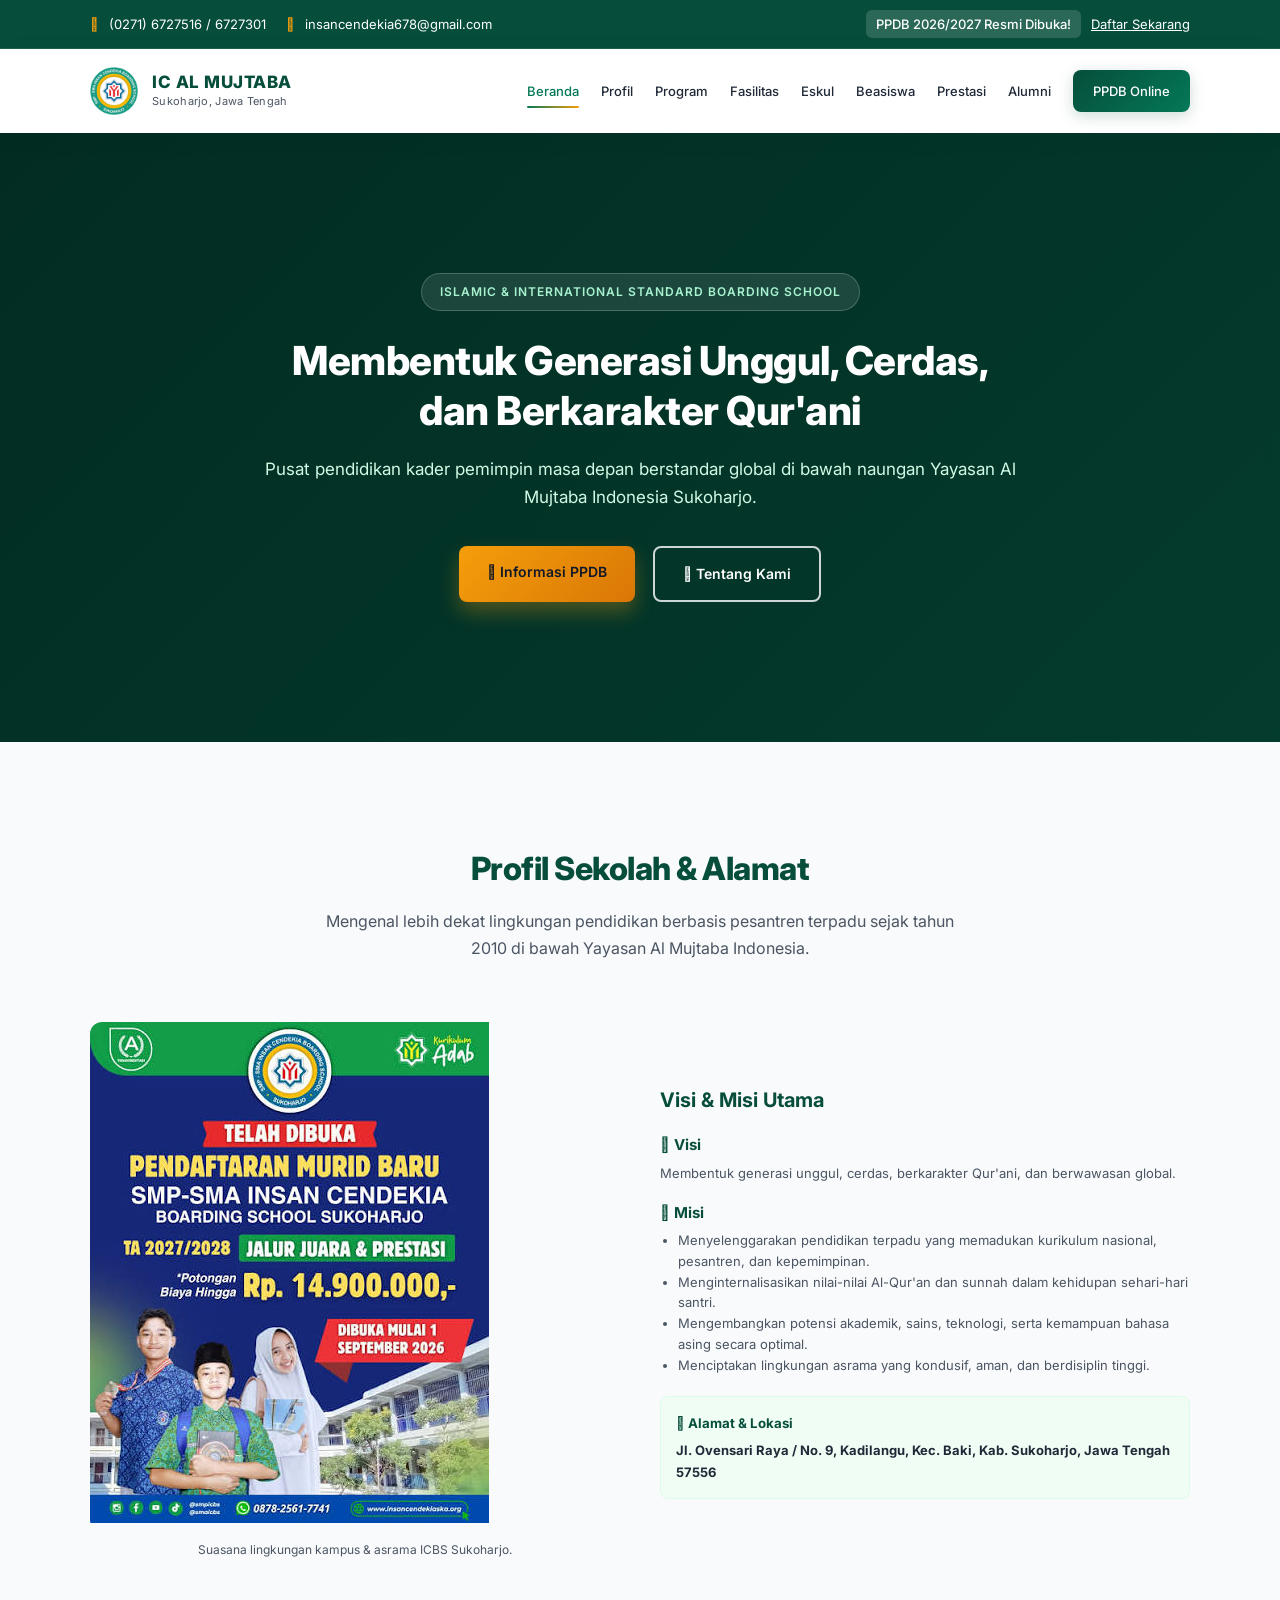
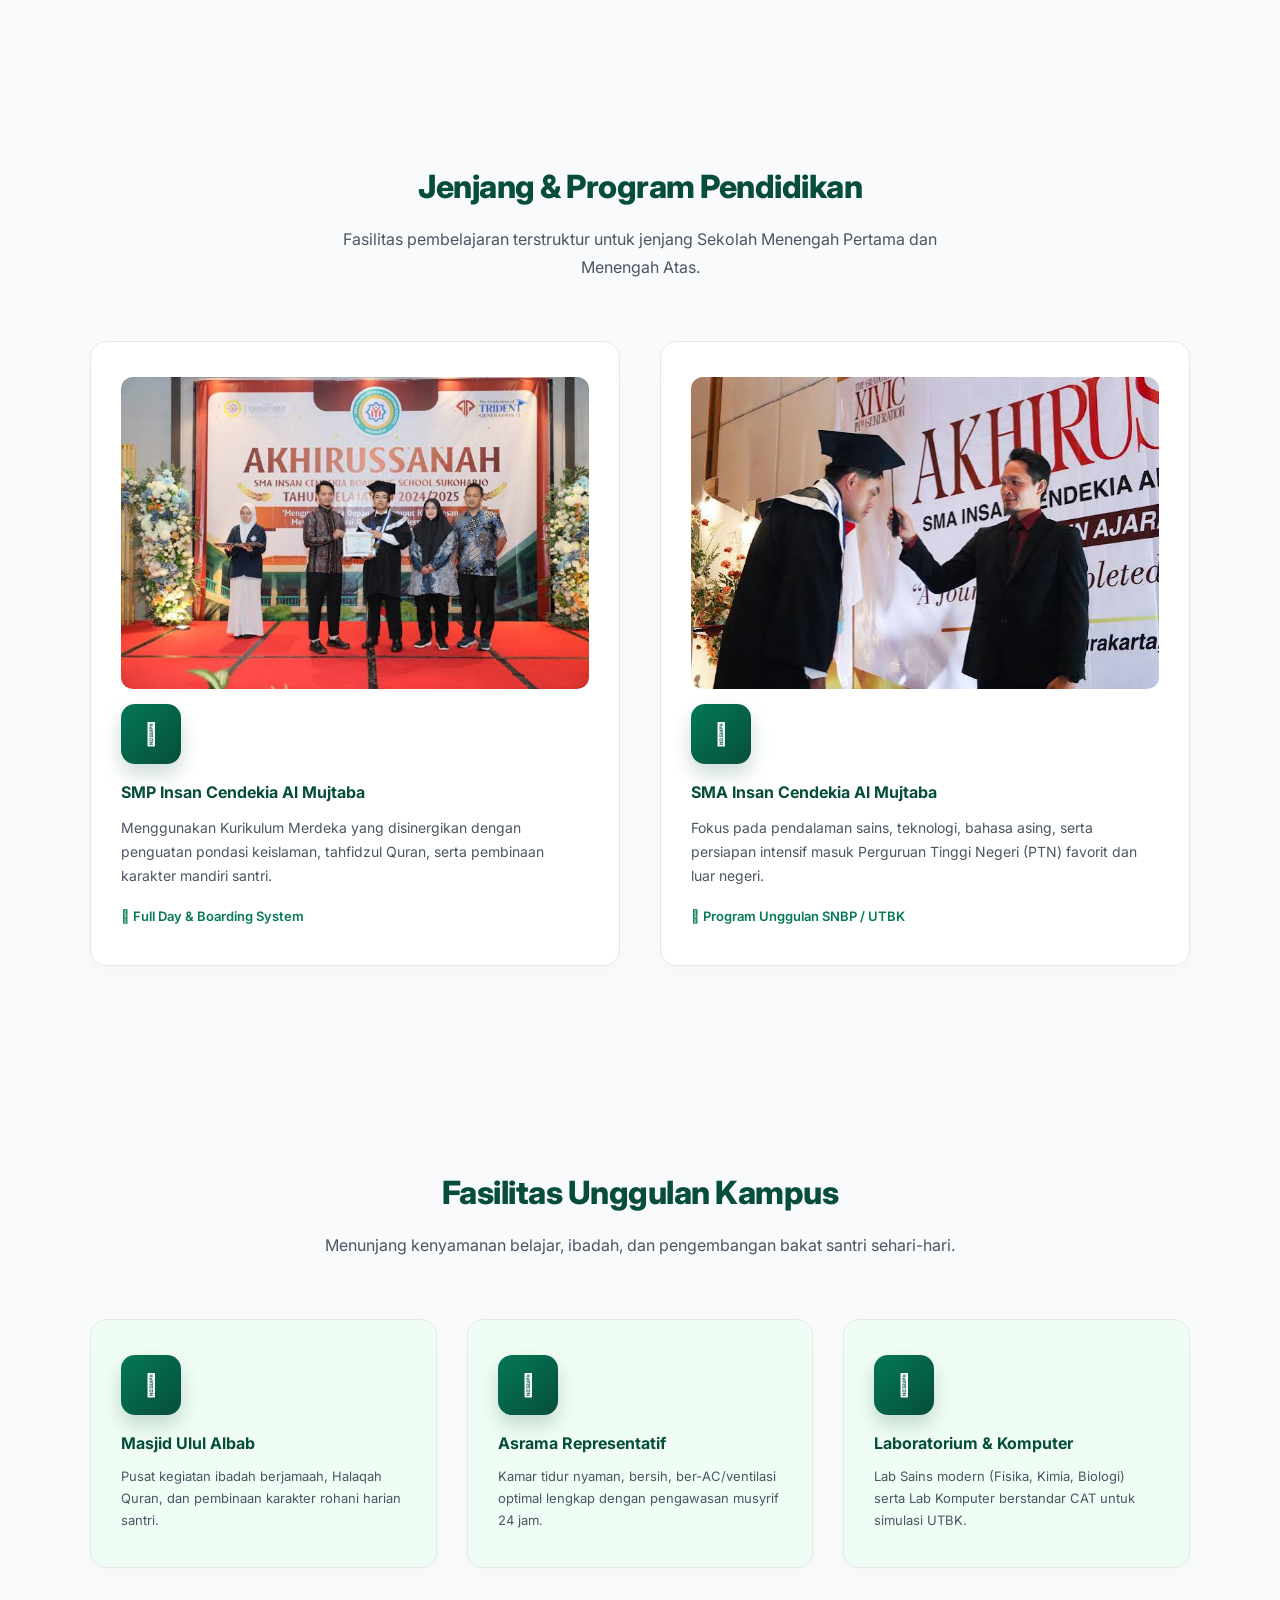
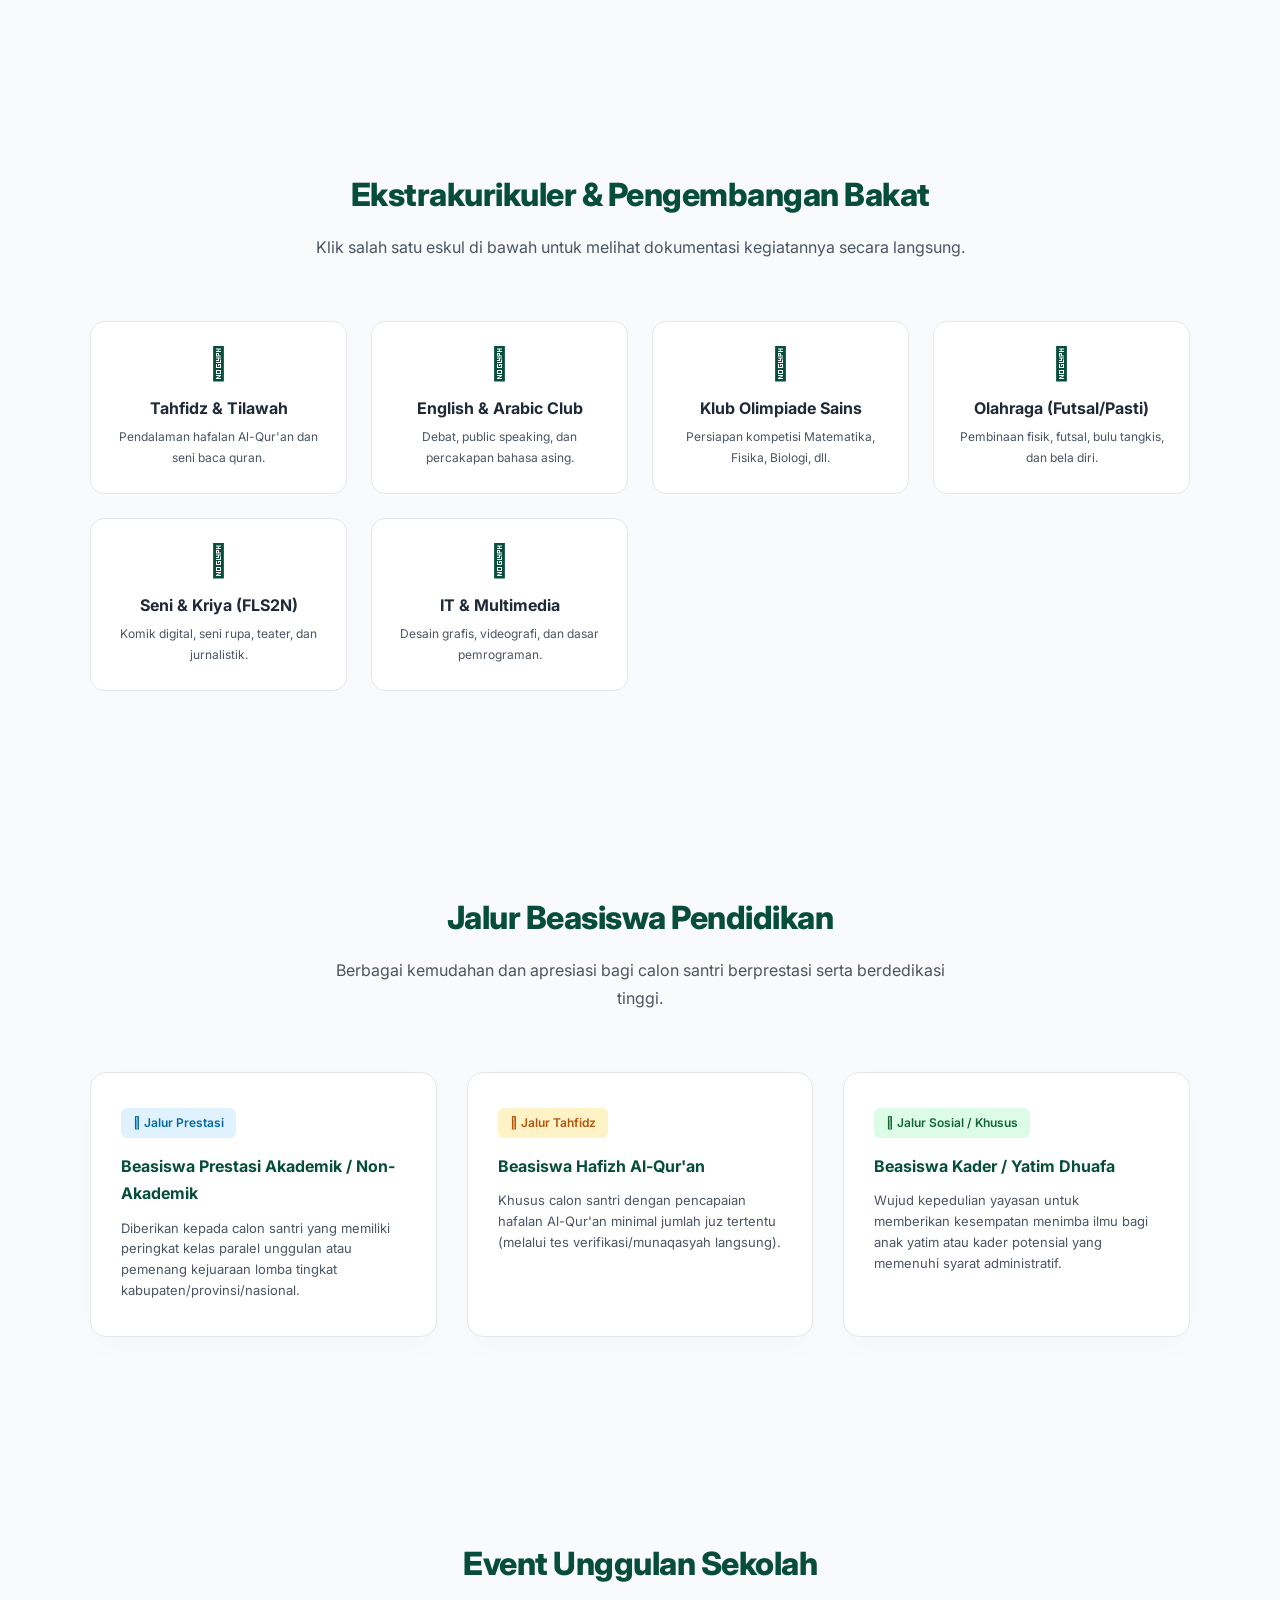
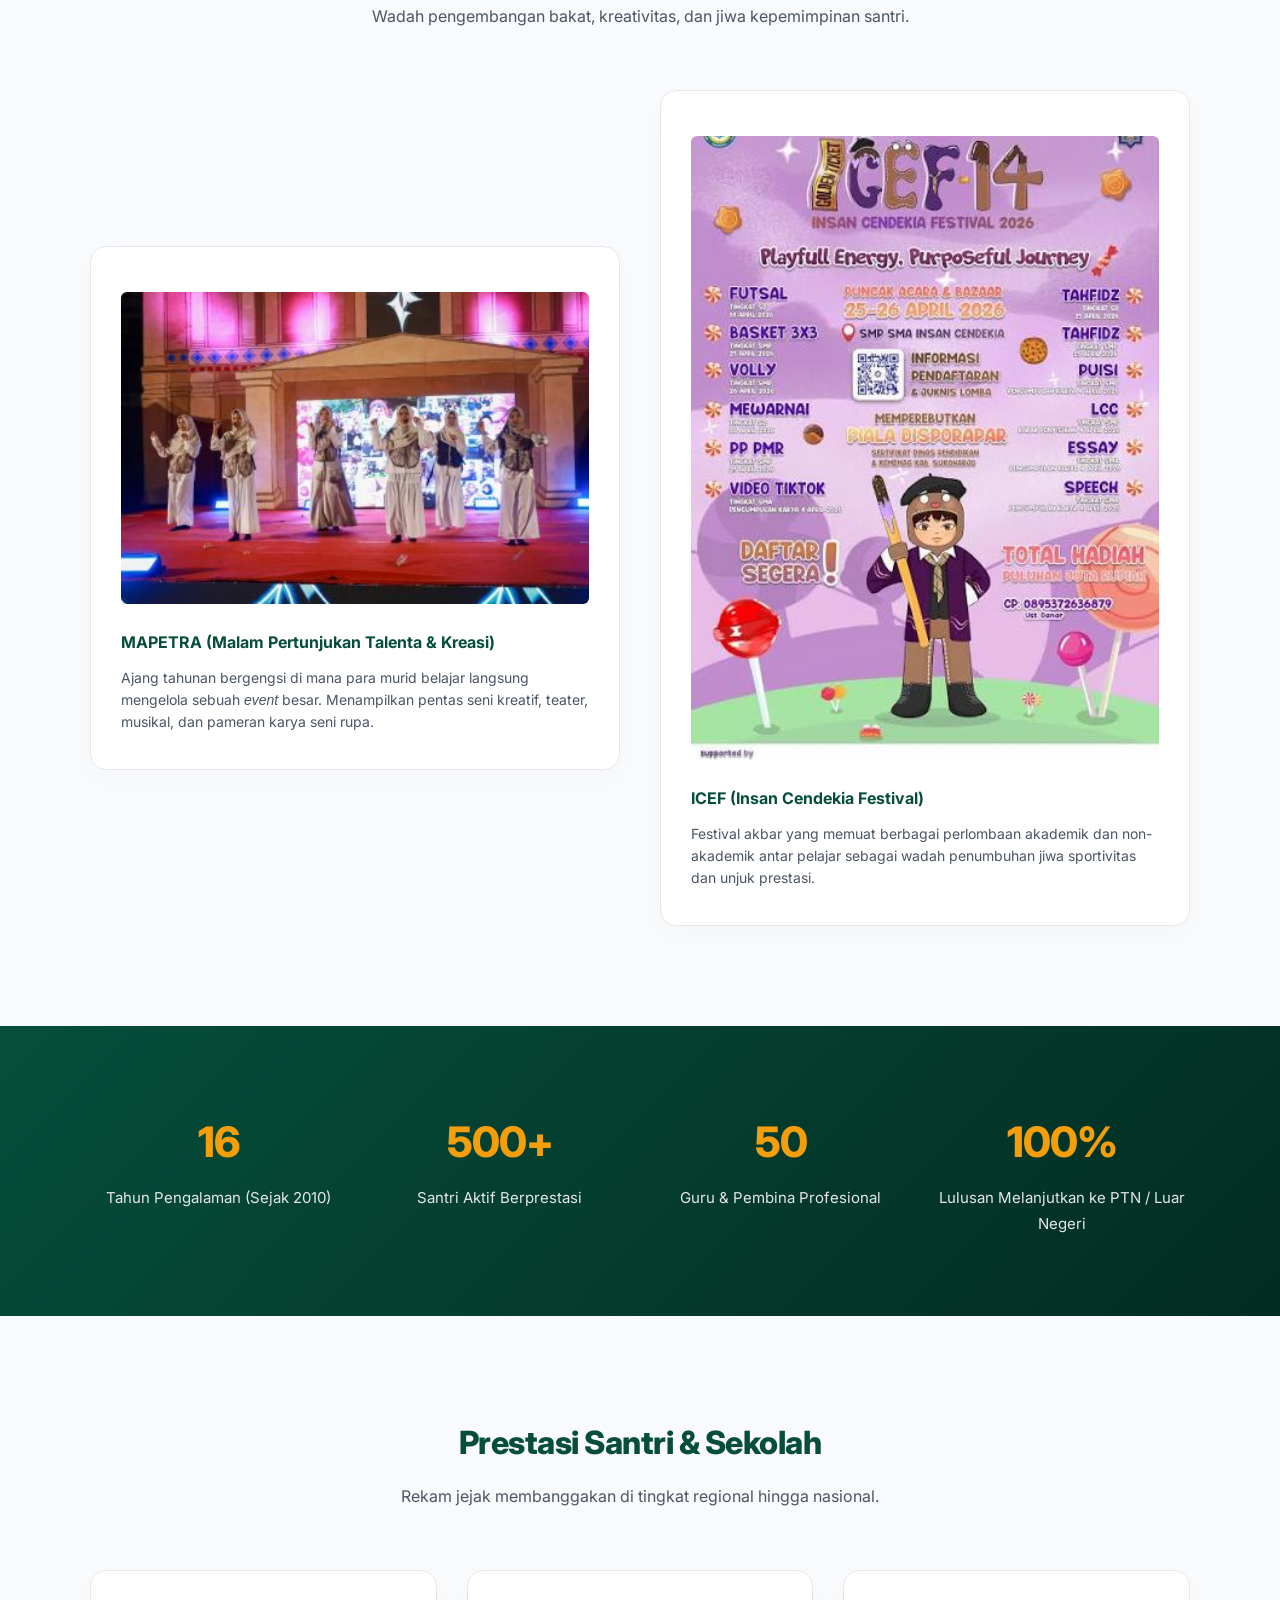
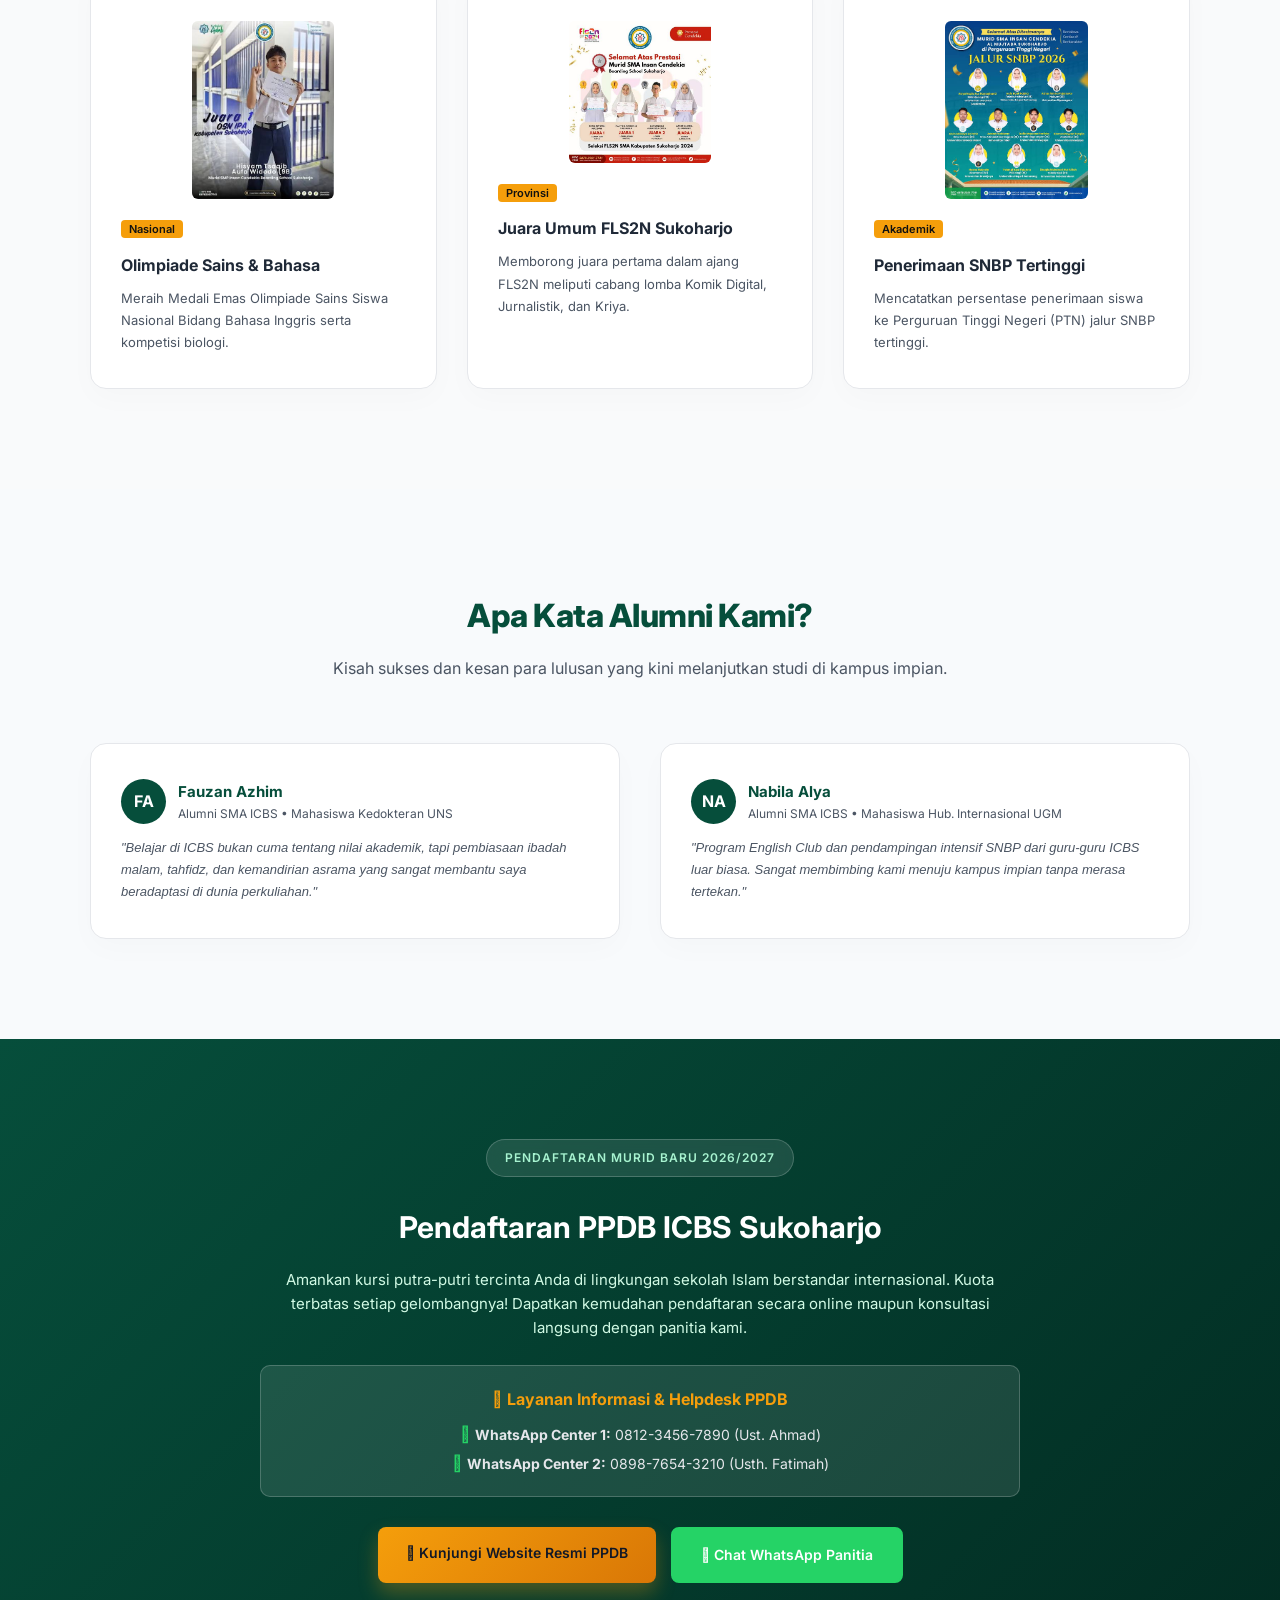
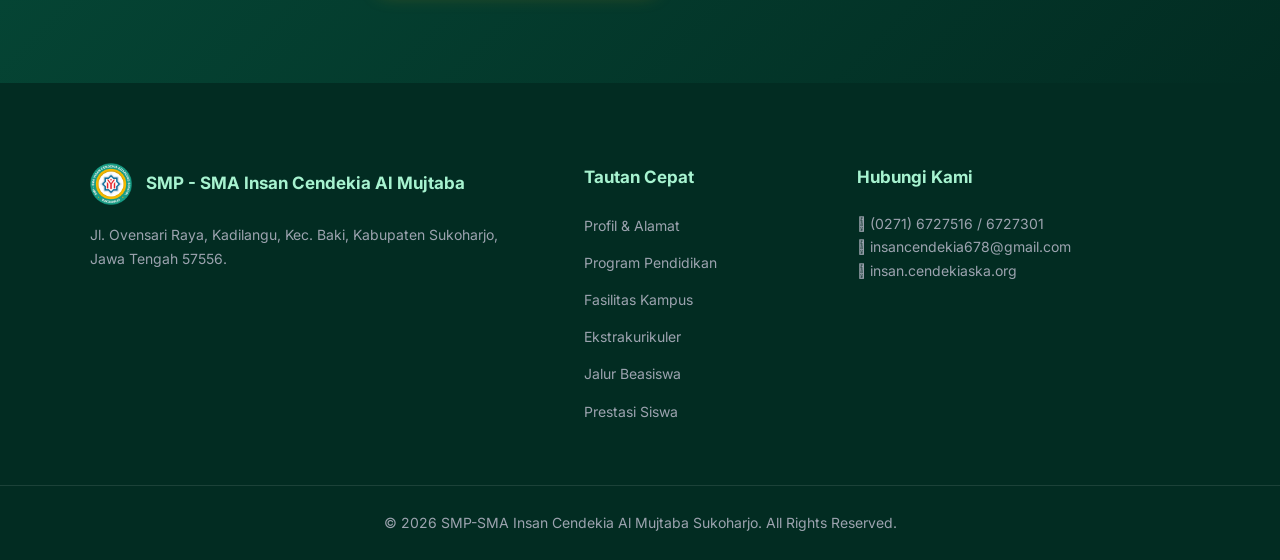
==== commit 51a6ed2e: "s" ====
--- a/index.html
+++ b/index.html
@@ -18,8 +18,8 @@
     <div class="top-bar">
         <div class="container top-bar-flex">
             <div class="contact-info">
-                <span><i class="fa fa-phone"></i> (0271) 6727516 / 6727301</span>
-                <span><i class="fa fa-envelope"></i> insancendekia678@gmail.com</span>
+                <span><i class="fa-solid fa-phone"></i> (0271) 6727516 / 6727301</span>
+                <span><i class="fa-solid fa-envelope"></i> insancendekia678@gmail.com</span>
             </div>
             <div class="ppdb-badge">
                 <span>PPDB 2026/2027 Resmi Dibuka!</span>
@@ -50,20 +50,25 @@
                 <a href="#ppdb" class="btn-nav btn-animate">PPDB Online</a>
             </div>
             <button class="menu-toggle btn-animate" id="menuToggle" aria-label="Toggle Menu">
-                <i class="fa fa-bars"></i>
+                <i class="fa-solid fa-bars"></i>
             </button>
         </div>
     </nav>
 
-    <!-- Hero Section -->
+    <!-- Hero Section dengan Background Video -->
     <header class="hero">
+        <video autoplay muted loop playsinline class="hero-video">
+            <source src="https://insancendekiaska.org/baru/uploads/hero_video.mp4" type="video/mp4">
+            Browser Anda tidak mendukung pemutaran video.
+        </video>
+        <div class="hero-overlay"></div>
         <div class="container hero-content animate-on-load">
             <span class="hero-tag">Islamic & International Standard Boarding School</span>
             <h2>Membentuk Generasi Unggul, Cerdas, dan Berkarakter Qur'ani</h2>
             <p>Pusat pendidikan kader pemimpin masa depan berstandar global di bawah naungan Yayasan Al Mujtaba Indonesia Sukoharjo.</p>
             <div class="hero-buttons">
-                <a href="#ppdb" class="btn btn-warning btn-animate"><i class="fa fa-user-plus"></i> Informasi PPDB</a>
-                <a href="#profil" class="btn btn-outline btn-animate"><i class="fa fa-info-circle"></i> Tentang Kami</a>
+                <a href="#ppdb" class="btn btn-warning btn-animate"><i class="fa-solid fa-user-plus"></i> Informasi PPDB</a>
+                <a href="#profil" class="btn btn-outline btn-animate"><i class="fa-solid fa-info-circle"></i> Tentang Kami</a>
             </div>
         </div>
     </header>
@@ -73,7 +78,7 @@
         <div class="container">
             <div class="section-title reveal">
                 <h3>Profil Sekolah & Alamat</h3>
-                <p>Mengenal lebih dekat lingkungan pendidikan berbasis pesantren terpadu sejak tahun 2010.</p>
+                <p>Mengenal lebih dekat lingkungan pendidikan berbasis pesantren terpadu sejak tahun 2010 di bawah Yayasan Al Mujtaba Indonesia.</p>
             </div>
             <div class="grid-2">
                 <div class="profile-img-col reveal-left">
@@ -87,12 +92,12 @@
                     <h4 style="color: var(--primary); margin-bottom: 15px; font-size: 20px;">Visi & Misi Utama</h4>
                     
                     <div style="margin-bottom: 15px;">
-                        <h5 style="color: var(--primary); font-size: 15px; margin-bottom: 5px;"><i class="fa fa-eye"></i> Visi</h5>
-                        <p style="font-size: 13px; color: var(--text-muted);">Membentuk generasi unggul, cerdas, berkarakter Qur'ani, dan berwawasanglobal.</p>
+                        <h5 style="color: var(--primary); font-size: 15px; margin-bottom: 5px;"><i class="fa-solid fa-eye"></i> Visi</h5>
+                        <p style="font-size: 13px; color: var(--text-muted);">Membentuk generasi unggul, cerdas, berkarakter Qur'ani, dan berwawasan global.</p>
                     </div>
 
                     <div style="margin-bottom: 20px;">
-                        <h5 style="color: var(--primary); font-size: 15px; margin-bottom: 5px;"><i class="fa fa-bullseye"></i> Misi</h5>
+                        <h5 style="color: var(--primary); font-size: 15px; margin-bottom: 5px;"><i class="fa-solid fa-bullseye"></i> Misi</h5>
                         <ul style="font-size: 13px; color: var(--text-muted); padding-left: 18px; line-height: 1.6;">
                             <li>Menyelenggarakan pendidikan terpadu yang memadukan kurikulum nasional, pesantren, dan kepemimpinan.</li>
                             <li>Menginternalisasikan nilai-nilai Al-Qur'an dan sunnah dalam kehidupan sehari-hari santri.</li>
@@ -102,7 +107,7 @@
                     </div>
                     
                     <div style="background: #f0fdf4; padding: 15px; border-radius: 8px; border: 1px solid #dcfce7;" class="hover-lift">
-                        <h5 style="color: var(--primary); margin-bottom: 5px;"><i class="fa fa-map-marker-alt"></i> Alamat & Lokasi</h5>
+                        <h5 style="color: var(--primary); margin-bottom: 5px;"><i class="fa-solid fa-map-marker-alt"></i> Alamat & Lokasi</h5>
                         <p style="font-size: 13px; color: var(--text-dark);"><strong>Jl. Ovensari Raya / No. 9, Kadilangu, Kec. Baki, Kab. Sukoharjo, Jawa Tengah 57556</strong></p>
                     </div>
                 </div>
@@ -120,23 +125,21 @@
             <div class="grid-2">
                 <div class="card reveal-left" style="background: white;">
                     <div class="img-placeholder hover-zoom">
-                        <i class="fa fa-image"></i>
-                        <span>Placeholder: aset/img/smp-icbs.jpg</span>
-                    </div>
-                    <div class="card-icon" style="margin-top: 15px;"><i class="fa fa-graduation-cap"></i></div>
+                        <img src="aset/img/yws.jfif" alt="SMP ICBS" style="width:100%; height:auto; display:block;">
+                    </div>
+                    <div class="card-icon" style="margin-top: 15px;"><i class="fa-solid fa-graduation-cap"></i></div>
                     <h4 style="color: var(--primary); margin: 15px 0 10px 0;">SMP Insan Cendekia Al Mujtaba</h4>
                     <p style="color: var(--text-muted); font-size: 14px; margin-bottom: 15px;">Menggunakan Kurikulum Merdeka yang disinergikan dengan penguatan pondasi keislaman, tahfidzul Quran, serta pembinaan karakter mandiri santri.</p>
-                    <span style="font-size: 13px; color: var(--primary-light); font-weight: 600;"><i class="fa fa-check-circle"></i> Full Day & Boarding System</span>
+                    <span style="font-size: 13px; color: var(--primary-light); font-weight: 600;"><i class="fa-solid fa-check-circle"></i> Full Day & Boarding System</span>
                 </div>
                 <div class="card reveal-right" style="background: white;">
                     <div class="img-placeholder hover-zoom">
-                        <i class="fa fa-image"></i>
-                        <span>Placeholder: aset/img/sma-icbs.jpg</span>
-                    </div>
-                    <div class="card-icon" style="margin-top: 15px;"><i class="fa fa-book-open"></i></div>
+                        <img src="aset/img/sma.jfif" alt="SMA ICBS" style="width:100%; height:auto; display:block;">
+                    </div>
+                    <div class="card-icon" style="margin-top: 15px;"><i class="fa-solid fa-book-open"></i></div>
                     <h4 style="color: var(--primary); margin: 15px 0 10px 0;">SMA Insan Cendekia Al Mujtaba</h4>
                     <p style="color: var(--text-muted); font-size: 14px; margin-bottom: 15px;">Fokus pada pendalaman sains, teknologi, bahasa asing, serta persiapan intensif masuk Perguruan Tinggi Negeri (PTN) favorit dan luar negeri.</p>
-                    <span style="font-size: 13px; color: var(--primary-light); font-weight: 600;"><i class="fa fa-check-circle"></i> Program Unggulan SNBP / UTBK</span>
+                    <span style="font-size: 13px; color: var(--primary-light); font-weight: 600;"><i class="fa-solid fa-check-circle"></i> Program Unggulan SNBP / UTBK</span>
                 </div>
             </div>
         </div>
@@ -151,17 +154,17 @@
             </div>
             <div class="grid-3">
                 <div class="card reveal" style="background: #f0fdf4;">
-                    <div class="card-icon"><i class="fa fa-mosque"></i></div>
+                    <div class="card-icon"><i class="fa-solid fa-mosque"></i></div>
                     <h4 style="color: var(--primary); margin: 15px 0 8px 0;">Masjid Ulul Albab</h4>
                     <p style="font-size: 13px; color: var(--text-muted);">Pusat kegiatan ibadah berjamaah, Halaqah Quran, dan pembinaan karakter rohani harian santri.</p>
                 </div>
                 <div class="card reveal" style="animation-delay: 0.1s; background: #f0fdf4;">
-                    <div class="card-icon"><i class="fa fa-bed"></i></div>
+                    <div class="card-icon"><i class="fa-solid fa-bed"></i></div>
                     <h4 style="color: var(--primary); margin: 15px 0 8px 0;">Asrama Representatif</h4>
                     <p style="font-size: 13px; color: var(--text-muted);">Kamar tidur nyaman, bersih, ber-AC/ventilasi optimal lengkap dengan pengawasan musyrif 24 jam.</p>
                 </div>
                 <div class="card reveal" style="animation-delay: 0.2s; background: #f0fdf4;">
-                    <div class="card-icon"><i class="fa fa-flask"></i></div>
+                    <div class="card-icon"><i class="fa-solid fa-flask"></i></div>
                     <h4 style="color: var(--primary); margin: 15px 0 8px 0;">Laboratorium & Komputer</h4>
                     <p style="font-size: 13px; color: var(--text-muted);">Lab Sains modern (Fisika, Kimia, Biologi) serta Lab Komputer berstandar CAT untuk simulasi UTBK.</p>
                 </div>
@@ -178,32 +181,32 @@
             </div>
             <div class="eskul-grid reveal">
                 <div class="eskul-item hover-glow" data-img="aset/img/tahfidz.jfif" data-title="Tahfidz & Tilawah">
-                    <i class="fa fa-book-quran"></i>
+                    <i class="fa-solid fa-book-open-reader"></i>
                     <h4>Tahfidz & Tilawah</h4>
                     <p style="font-size: 12px; color: var(--text-muted); margin-top: 5px;">Pendalaman hafalan Al-Qur'an dan seni baca quran.</p>
                 </div>
                 <div class="eskul-item hover-glow" data-img="aset/img/speaking.jfif" data-title="English & Arabic Club">
-                    <i class="fa fa-comments"></i>
+                    <i class="fa-solid fa-comments"></i>
                     <h4>English & Arabic Club</h4>
                     <p style="font-size: 12px; color: var(--text-muted); margin-top: 5px;">Debat, public speaking, dan percakapan bahasa asing.</p>
                 </div>
                 <div class="eskul-item hover-glow" data-img="aset/img/ex.jfif" data-title="Klub Olimpiade Sains">
-                    <i class="fa fa-flask"></i>
+                    <i class="fa-solid fa-atom"></i>
                     <h4>Klub Olimpiade Sains</h4>
                     <p style="font-size: 12px; color: var(--text-muted); margin-top: 5px;">Persiapan kompetisi Matematika, Fisika, Biologi, dll.</p>
                 </div>
                 <div class="eskul-item hover-glow" data-img="aset/img/bola.jfif" data-title="Olahraga (Futsal/Pasti)">
-                    <i class="fa fa-futbol"></i>
+                    <i class="fa-solid fa-futbol"></i>
                     <h4>Olahraga (Futsal/Pasti)</h4>
                     <p style="font-size: 12px; color: var(--text-muted); margin-top: 5px;">Pembinaan fisik, futsal, bulu tangkis, dan bela diri.</p>
                 </div>
                 <div class="eskul-item hover-glow" data-img="aset/img/seni.jfif" data-title="Seni & Kriya (FLS2N)">
-                    <i class="fa fa-palette"></i>
+                    <i class="fa-solid fa-palette"></i>
                     <h4>Seni & Kriya (FLS2N)</h4>
                     <p style="font-size: 12px; color: var(--text-muted); margin-top: 5px;">Komik digital, seni rupa, teater, dan jurnalistik.</p>
                 </div>
                 <div class="eskul-item hover-glow" data-img="aset/img/it.jfif" data-title="IT & Multimedia">
-                    <i class="fa fa-laptop-code"></i>
+                    <i class="fa-solid fa-laptop-code"></i>
                     <h4>IT & Multimedia</h4>
                     <p style="font-size: 12px; color: var(--text-muted); margin-top: 5px;">Desain grafis, videografi, dan dasar pemrograman.</p>
                 </div>
@@ -231,21 +234,21 @@
             </div>
             <div class="grid-3">
                 <div class="card reveal" style="background: white; text-align: left;">
-                    <span class="badge-beasiswa"><i class="fa fa-award"></i> Jalur Prestasi</span>
+                    <span class="badge-beasiswa"><i class="fa-solid fa-award"></i> Jalur Prestasi</span>
                     <h4 style="color: var(--primary); margin-bottom: 10px;">Beasiswa Prestasi Akademik / Non-Akademik</h4>
                     <p style="font-size: 13px; color: var(--text-muted); line-height: 1.6;">
                         Diberikan kepada calon santri yang memiliki peringkat kelas paralel unggulan atau pemenang kejuaraan lomba tingkat kabupaten/provinsi/nasional.
                     </p>
                 </div>
                 <div class="card reveal" style="background: white; text-align: left; animation-delay: 0.1s;">
-                    <span class="badge-beasiswa" style="background: #fef3c7; color: #b45309;"><i class="fa fa-quran"></i> Jalur Tahfidz</span>
+                    <span class="badge-beasiswa" style="background: #fef3c7; color: #b45309;"><i class="fa-solid fa-book-quran"></i> Jalur Tahfidz</span>
                     <h4 style="color: var(--primary); margin-bottom: 10px;">Beasiswa Hafizh Al-Qur'an</h4>
                     <p style="font-size: 13px; color: var(--text-muted); line-height: 1.6;">
                         Khusus calon santri dengan pencapaian hafalan Al-Qur'an minimal jumlah juz tertentu (melalui tes verifikasi/munaqasyah langsung).
                     </p>
                 </div>
                 <div class="card reveal" style="background: white; text-align: left; animation-delay: 0.2s;">
-                    <span class="badge-beasiswa" style="background: #dcfce7; color: #166534;"><i class="fa fa-hands-holding-child"></i> Jalur Sosial / Khusus</span>
+                    <span class="badge-beasiswa" style="background: #dcfce7; color: #166534;"><i class="fa-solid fa-hands-holding-child"></i> Jalur Sosial / Khusus</span>
                     <h4 style="color: var(--primary); margin-bottom: 10px;">Beasiswa Kader / Yatim Dhuafa</h4>
                     <p style="font-size: 13px; color: var(--text-muted); line-height: 1.6;">
                         Wujud kepedulian yayasan untuk memberikan kesempatan menimba ilmu bagi anak yatim atau kader potensial yang memenuhi syarat administratif.
@@ -388,21 +391,19 @@
                 Amankan kursi putra-putri tercinta Anda di lingkungan sekolah Islam berstandar internasional. Kuota terbatas setiap gelombangnya! Dapatkan kemudahan pendaftaran secara online maupun konsultasi langsung dengan panitia kami.
             </p>
 
-            <!-- Informasi Kontak & Wa Panitia PPDB -->
             <div style="background: rgba(255, 255, 255, 0.1); padding: 20px; border-radius: 10px; margin-bottom: 30px; border: 1px solid rgba(255, 255, 255, 0.2);" class="hover-lift">
-                <h4 style="color: var(--accent); margin-bottom: 10px; font-size: 16px;"><i class="fa fa-headset"></i> Layanan Informasi & Helpdesk PPDB</h4>
+                <h4 style="color: var(--accent); margin-bottom: 10px; font-size: 16px;"><i class="fa-solid fa-headset"></i> Layanan Informasi & Helpdesk PPDB</h4>
                 <p style="font-size: 14px; color: #e5e7eb; margin-bottom: 5px;">
-                    <i class="fab fa-whatsapp" style="color: #25d366; font-size: 16px;"></i> <strong>WhatsApp Center 1:</strong> 0812-3456-7890 (Ust. Ahmad)
+                    <i class="fa-brands fa-whatsapp" style="color: #25d366; font-size: 16px;"></i> <strong>WhatsApp Center 1:</strong> 0812-3456-7890 (Ust. Ahmad)
                 </p>
                 <p style="font-size: 14px; color: #e5e7eb; margin-bottom: 0;">
-                    <i class="fab fa-whatsapp" style="color: #25d366; font-size: 16px;"></i> <strong>WhatsApp Center 2:</strong> 0898-7654-3210 (Usth. Fatimah)
+                    <i class="fa-brands fa-whatsapp" style="color: #25d366; font-size: 16px;"></i> <strong>WhatsApp Center 2:</strong> 0898-7654-3210 (Usth. Fatimah)
                 </p>
             </div>
 
-            <!-- Tombol Aksi PPDB -->
             <div style="display: flex; justify-content: center; gap: 15px; flex-wrap: wrap;">
-                <a href="https://sma.insancendekiaska.org" target="_blank" class="btn btn-warning btn-animate"><i class="fa fa-globe"></i> Kunjungi Website Resmi PPDB</a>
-                <a href="https://wa.me/6281234567890?text=Halo%20Panitia%20PPDB%20ICBS%20Sukoharjo,%20saya%20ingin%20berkonsultasi%20mengenai%20pendaftaran%20tahun%20ajaran%202026/2027." target="_blank" class="btn btn-outline btn-animate" style="background-color: #25d366; border-color: #25d366; color: white;"><i class="fab fa-whatsapp"></i> Chat WhatsApp Panitia</a>
+                <a href="https://insan.cendekiaska.org" target="_blank" class="btn btn-warning btn-animate"><i class="fa-solid fa-globe"></i> Kunjungi Website Resmi PPDB</a>
+                <a href="https://wa.me/6281234567890?text=Halo%20Panitia%20PPDB%20ICBS%20Sukoharjo,%20saya%20ingin%20berkonsultasi%20mengenai%20pendaftaran%20tahun%20ajaran%202026/2027." target="_blank" class="btn btn-outline btn-animate" style="background-color: #25d366; border-color: #25d366; color: white;"><i class="fa-brands fa-whatsapp"></i> Chat WhatsApp Panitia</a>
             </div>
         </div>
     </section>
@@ -430,9 +431,9 @@
             </div>
             <div>
                 <h4>Hubungi Kami</h4>
-                <p><i class="fa fa-phone"></i> (0271) 6727516 / 6727301</p>
-                <p><i class="fa fa-envelope"></i> insancendekia678@gmail.com</p>
-                <p><i class="fa fa-globe"></i> insancendekiaska.org</p>
+                <p><i class="fa-solid fa-phone"></i> (0271) 6727516 / 6727301</p>
+                <p><i class="fa-solid fa-envelope"></i> insancendekia678@gmail.com</p>
+                <p><i class="fa-solid fa-globe"></i> insan.cendekiaska.org</p>
             </div>
         </div>
         <div class="footer-bottom">
--- a/style.css
+++ b/style.css
@@ -12,7 +12,7 @@
 }
 
 /* Reset Global */
-* {
+*, *::before, *::after {
     margin: 0;
     padding: 0;
     box-sizing: border-box;
@@ -89,7 +89,6 @@
 
 /* --- EFEK HOVER KELAS ATAS (LUXURY HOVER EFFECTS) --- */
 
-/* 1. Zoom Gambar Mewah (Perlahan & Elegan) */
 .hover-zoom {
     overflow: hidden;
     border-radius: 12px;
@@ -104,7 +103,6 @@
     transform: scale(1.06);
 }
 
-/* 2. Kartu Melayang Berkelas (Luxury Card Lift) */
 .hover-lift, .card, .eskul-item {
     transition: transform 0.5s cubic-bezier(0.16, 1, 0.3, 1), box-shadow 0.5s cubic-bezier(0.16, 1, 0.3, 1), border-color 0.4s ease;
 }
@@ -115,7 +113,6 @@
     border-color: rgba(4, 120, 87, 0.3);
 }
 
-/* 3. Tombol Berkelas (Smooth Magnetic Feel) */
 .btn-animate {
     transition: transform 0.3s cubic-bezier(0.16, 1, 0.3, 1), background-color 0.3s ease, box-shadow 0.3s ease;
     cursor: pointer;
@@ -234,7 +231,6 @@
     position: relative;
 }
 
-/* Garis bawah animasi hover menu navigasi ala web mewah */
 .nav-links a::after {
     content: '';
     position: absolute;
@@ -267,10 +263,6 @@
     display: none !important;
 }
 
-.btn-nav:hover {
-    opacity: 0.95;
-}
-
 .menu-toggle {
     display: none;
     background: none;
@@ -280,32 +272,44 @@
     cursor: pointer;
 }
 
-/* Hero Section Mewah */
+/* Hero Section dengan Background Video */
 .hero {
-    background: linear-gradient(135deg, #022c22 0%, var(--primary) 50%, #064e3b 100%);
+    position: relative;
     color: var(--white);
-    padding: 120px 0;
+    padding: 140px 0;
     text-align: center;
-    position: relative;
     overflow: hidden;
-}
-
-.hero::before {
-    content: '';
+    background-color: #022c22;
+}
+
+.hero-video {
     position: absolute;
+    top: 50%;
+    left: 50%;
+    transform: translate(-50%, -50%);
+    min-width: 100%;
+    min-height: 100%;
+    width: auto;
+    height: auto;
+    z-index: 1;
+    object-fit: cover;
+}
+
+.hero-overlay {
+    position: absolute;
+    top: 0;
+    left: 0;
     width: 100%;
     height: 100%;
-    top: 0;
-    left: 0;
-    background: radial-gradient(circle at center, rgba(245, 158, 11, 0.1) 0%, transparent 70%);
-    pointer-events: none;
+    background: linear-gradient(135deg, rgba(2, 44, 34, 0.55) 0%, rgba(6, 78, 59, 0.45) 100%);
+    z-index: 2;
 }
 
 .hero-content {
     max-width: 800px;
     margin: 0 auto;
     position: relative;
-    z-index: 2;
+    z-index: 3;
 }
 
 .hero-tag {
@@ -587,7 +591,7 @@
     color: var(--primary-light);
 }
 
-/* --- MODAL PREVIEW ESKUL BERKELAS --- */
+/* --- MODAL PREVIEW ESKUL BERKELAS (DENGAN LOADING LOGO) --- */
 .eskul-modal {
     display: none;
     position: fixed;
@@ -650,6 +654,8 @@
     justify-content: center;
     align-items: center;
     box-shadow: 0 10px 25px rgba(0,0,0,0.08);
+    position: relative;
+    cursor: pointer;
 }
 
 #modalImg {
@@ -658,6 +664,11 @@
     object-fit: cover;
     border-radius: 10px;
     display: block;
+    transition: transform 0.5s cubic-bezier(0.16, 1, 0.3, 1);
+}
+
+#modalImg:hover {
+    transform: scale(1.08);
 }
 
 #modalTitle {
@@ -665,6 +676,56 @@
     font-size: 20px;
     font-weight: 700;
     margin-bottom: 6px;
+}
+
+/* --- INDIKATOR LOADING DENGAN LOGO SEKOLAH --- */
+.eskul-loading {
+    position: absolute;
+    top: 50%;
+    left: 50%;
+    transform: translate(-50%, -50%);
+    background: rgba(6, 78, 59, 0.92);
+    color: white;
+    padding: 16px 24px;
+    border-radius: 14px;
+    font-size: 13px;
+    font-weight: 600;
+    display: flex;
+    flex-direction: column;
+    align-items: center;
+    gap: 12px;
+    backdrop-filter: blur(6px);
+    z-index: 10;
+    opacity: 0;
+    pointer-events: none;
+    transition: opacity 0.3s ease;
+    box-shadow: 0 10px 25px rgba(0, 0, 0, 0.2);
+}
+
+.eskul-loading.show-load {
+    opacity: 1;
+}
+
+.loading-logo-spin {
+    width: 36px;
+    height: 36px;
+    object-fit: contain;
+    animation: logoSpinPulse 1.2s infinite cubic-bezier(0.4, 0, 0.6, 1);
+}
+
+@keyframes logoSpinPulse {
+    0% {
+        transform: scale(0.85) rotate(0deg);
+        filter: brightness(1);
+    }
+    50% {
+        transform: scale(1.15) rotate(180deg);
+        filter: brightness(1.2);
+    }
+    100% {
+        transform: scale(0.85) rotate(360deg);
+        filter: brightness(1);
+    }
 }
 
 /* Responsif HP / Tablet */
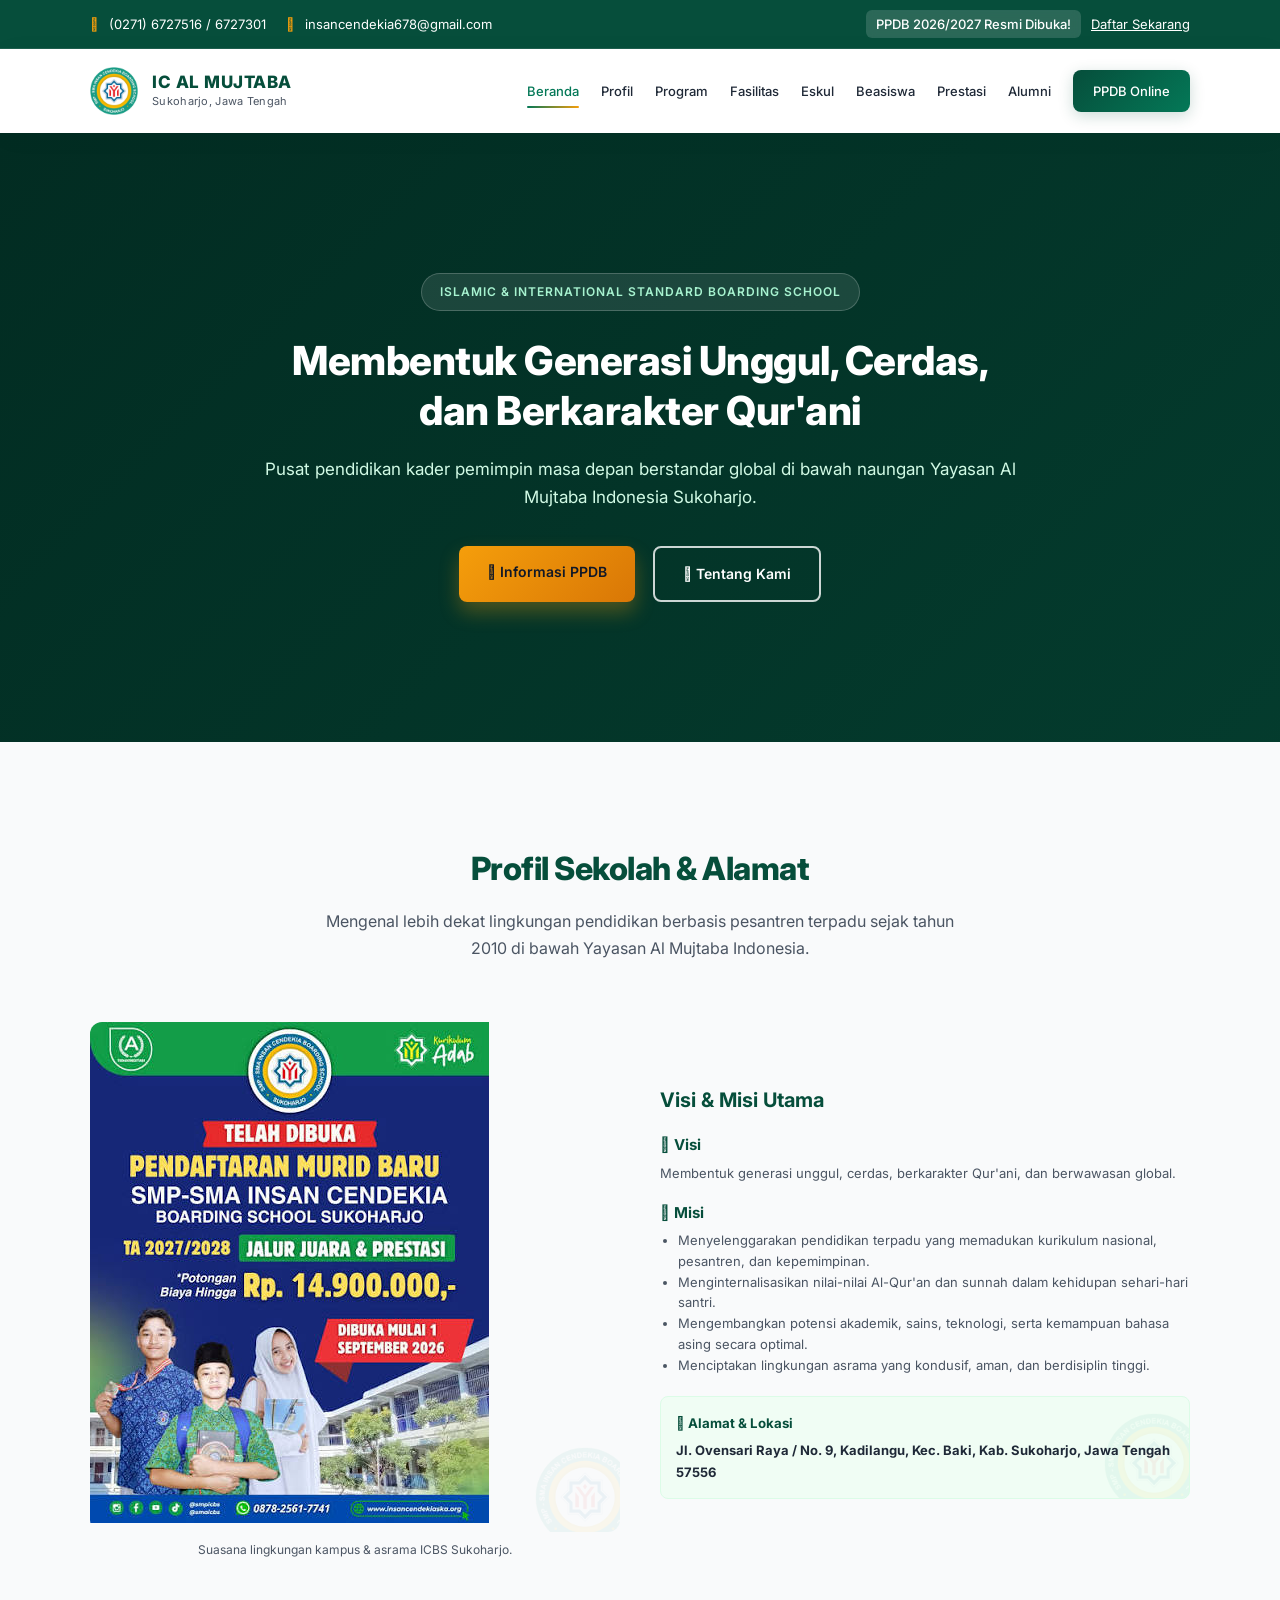
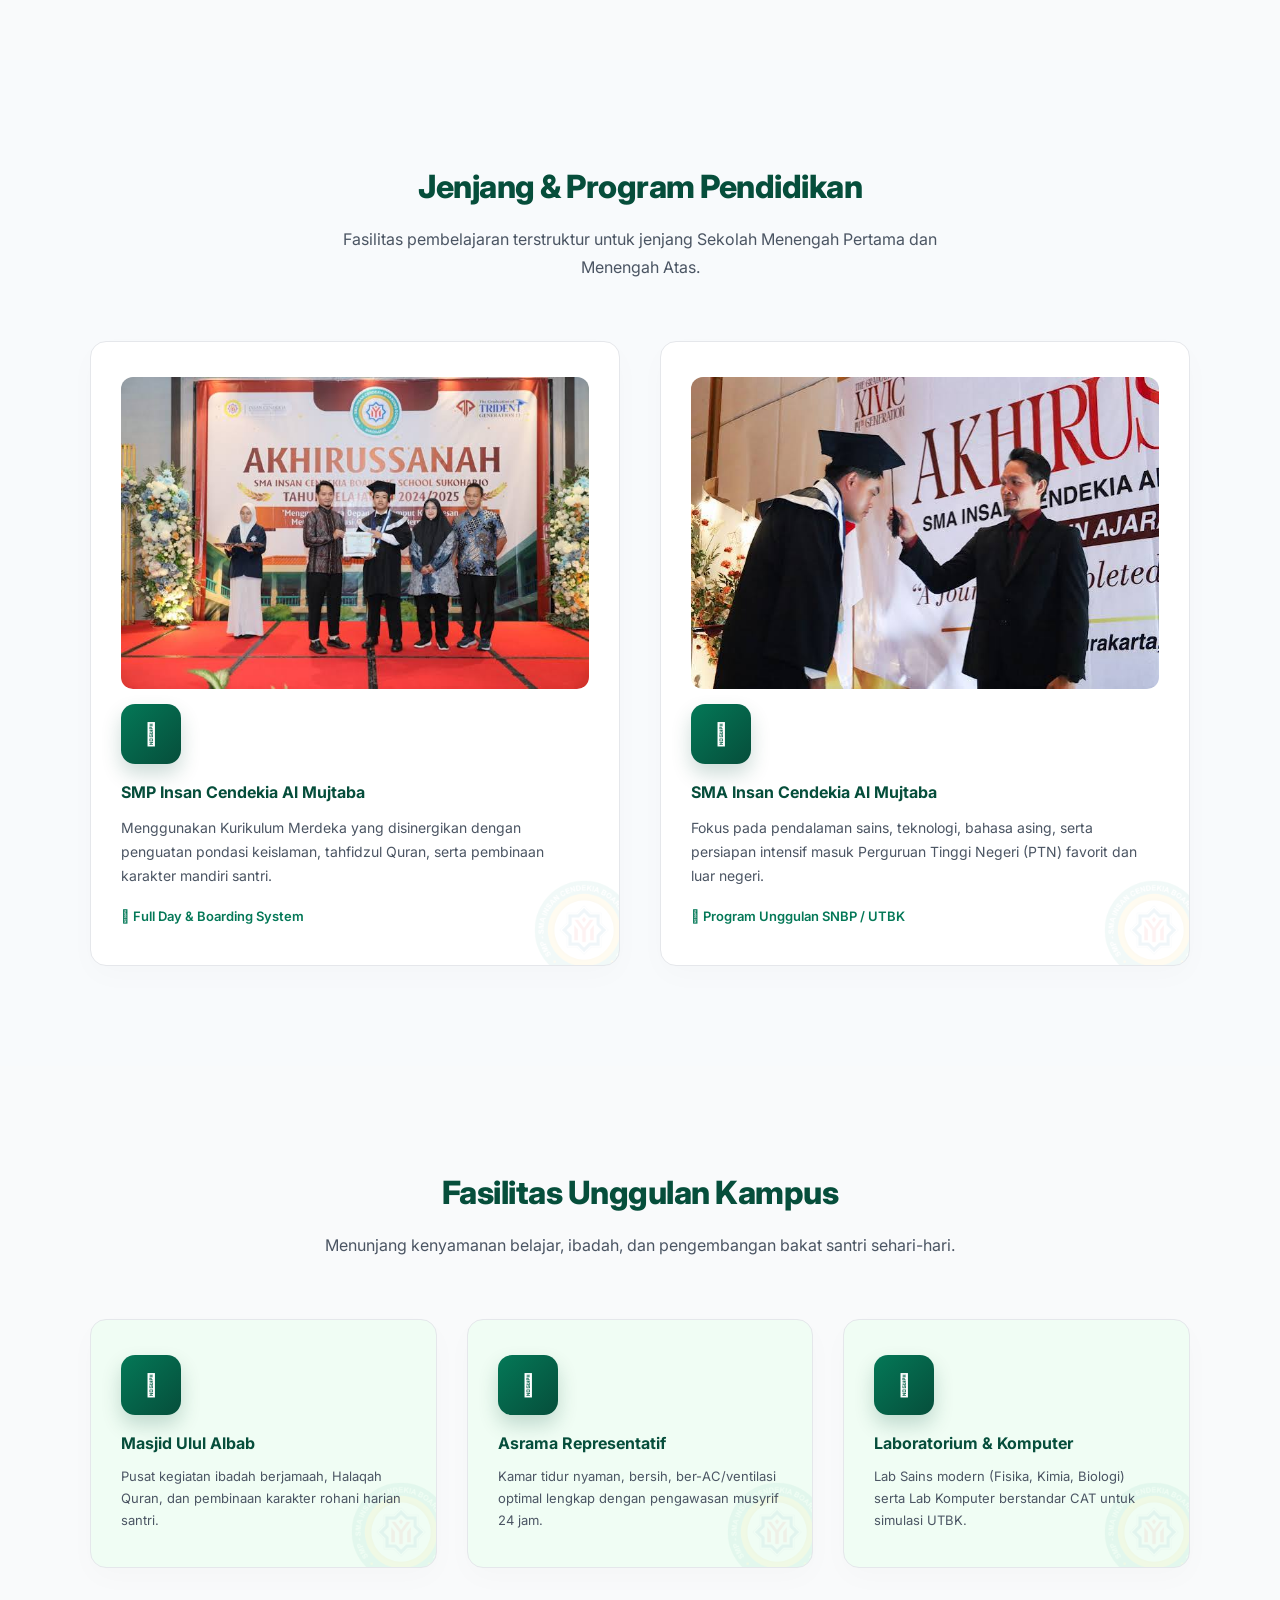
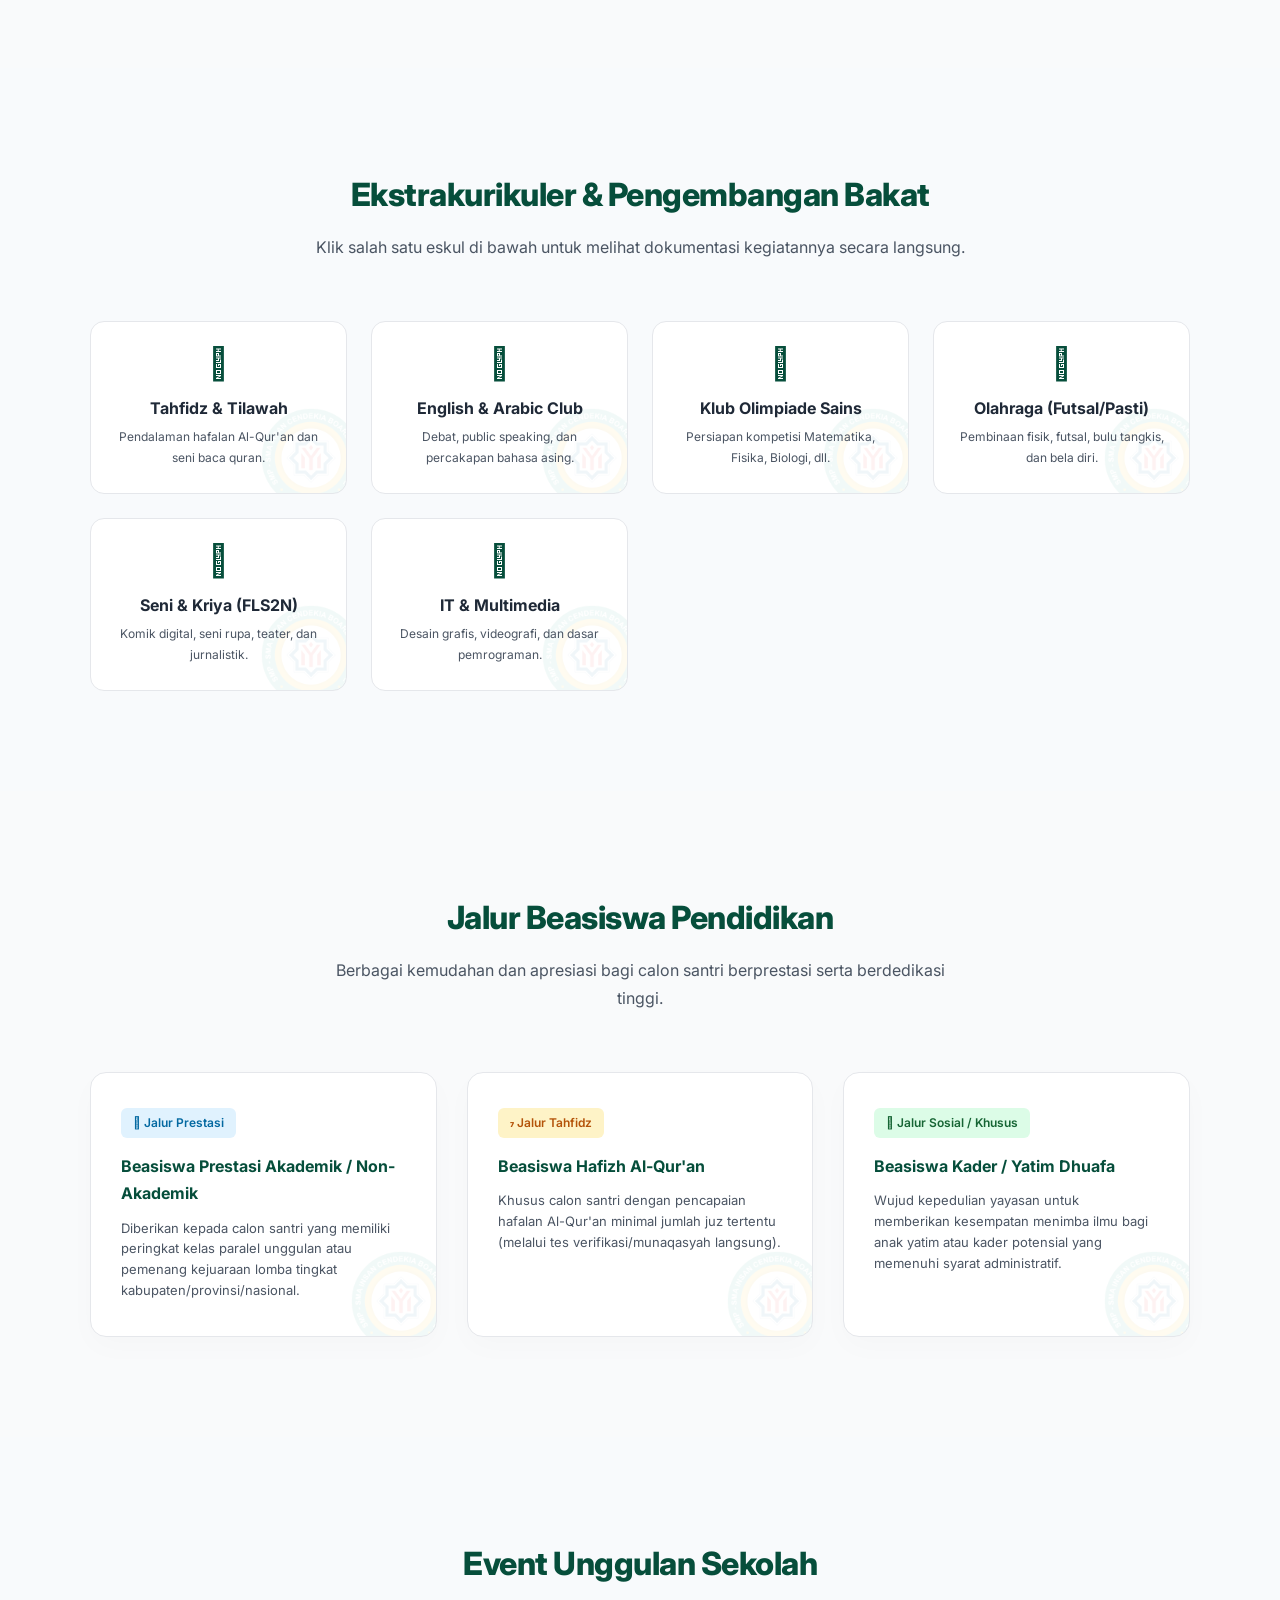
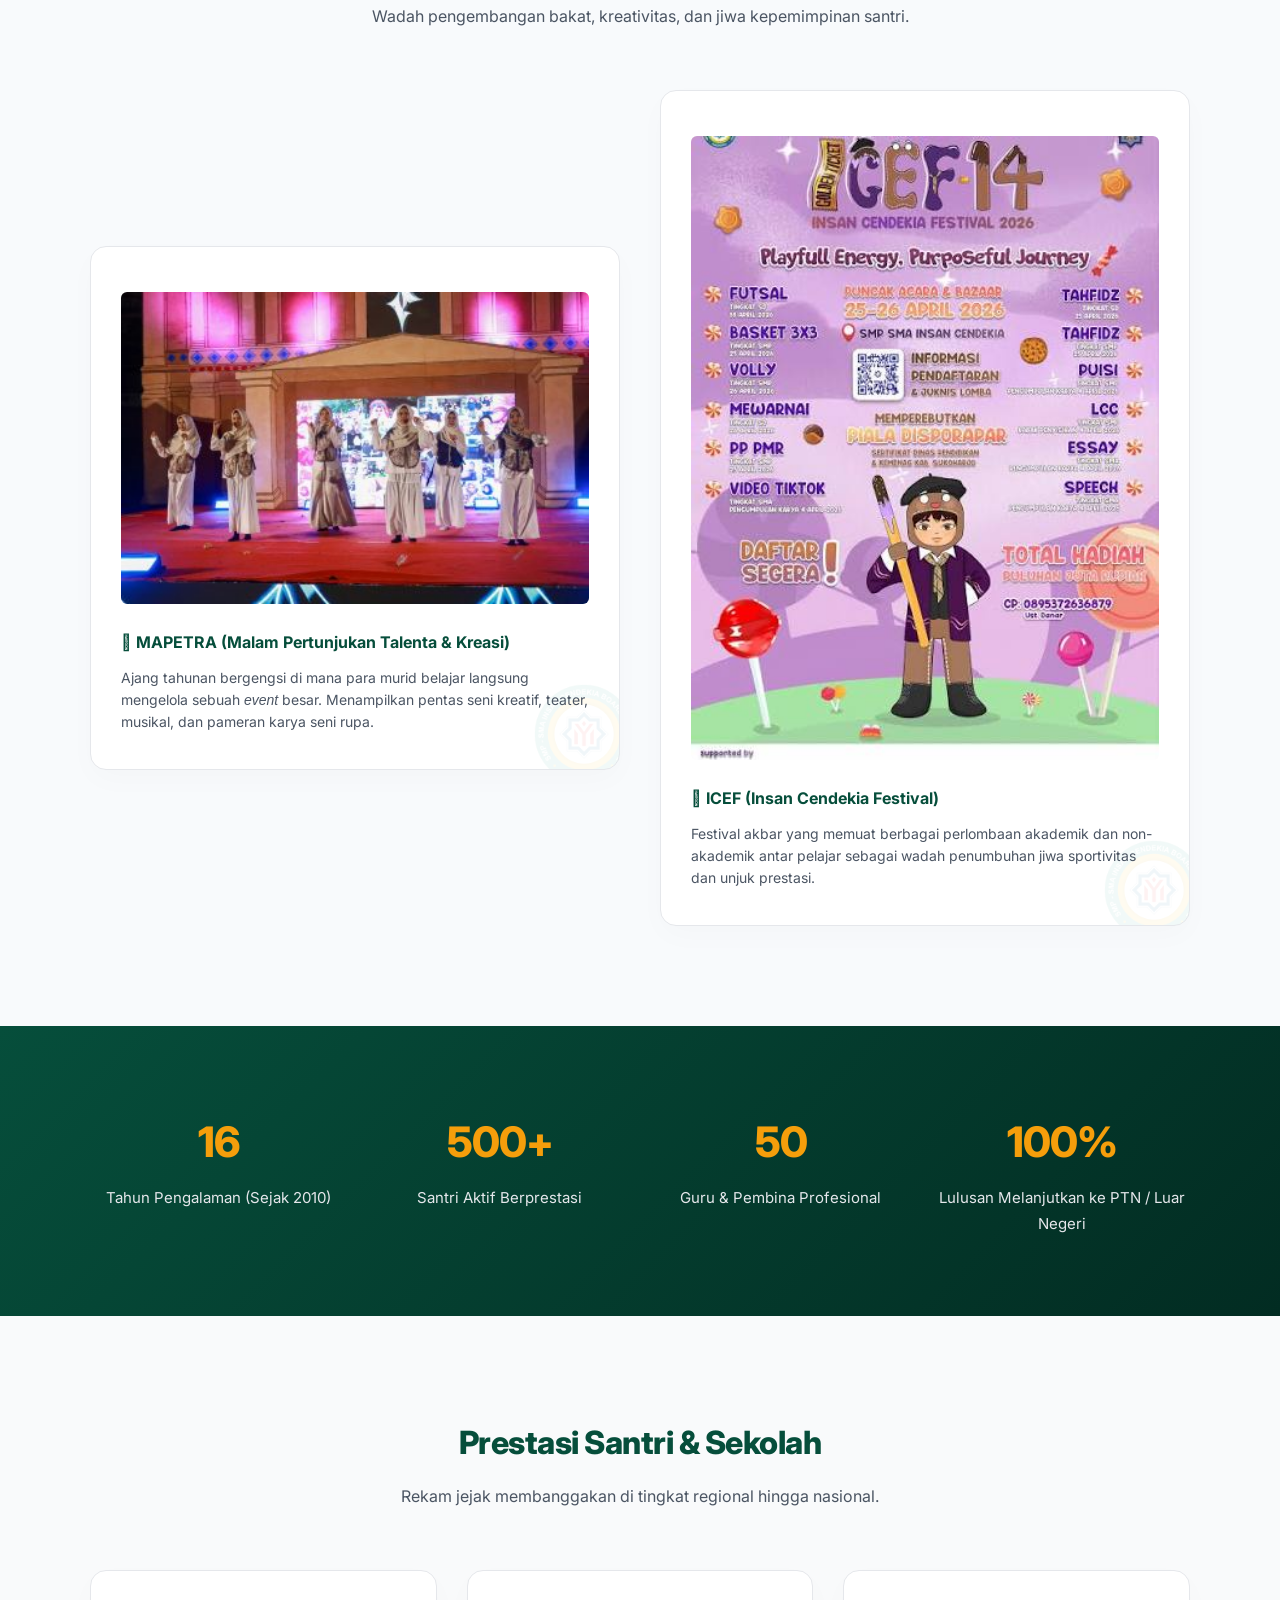
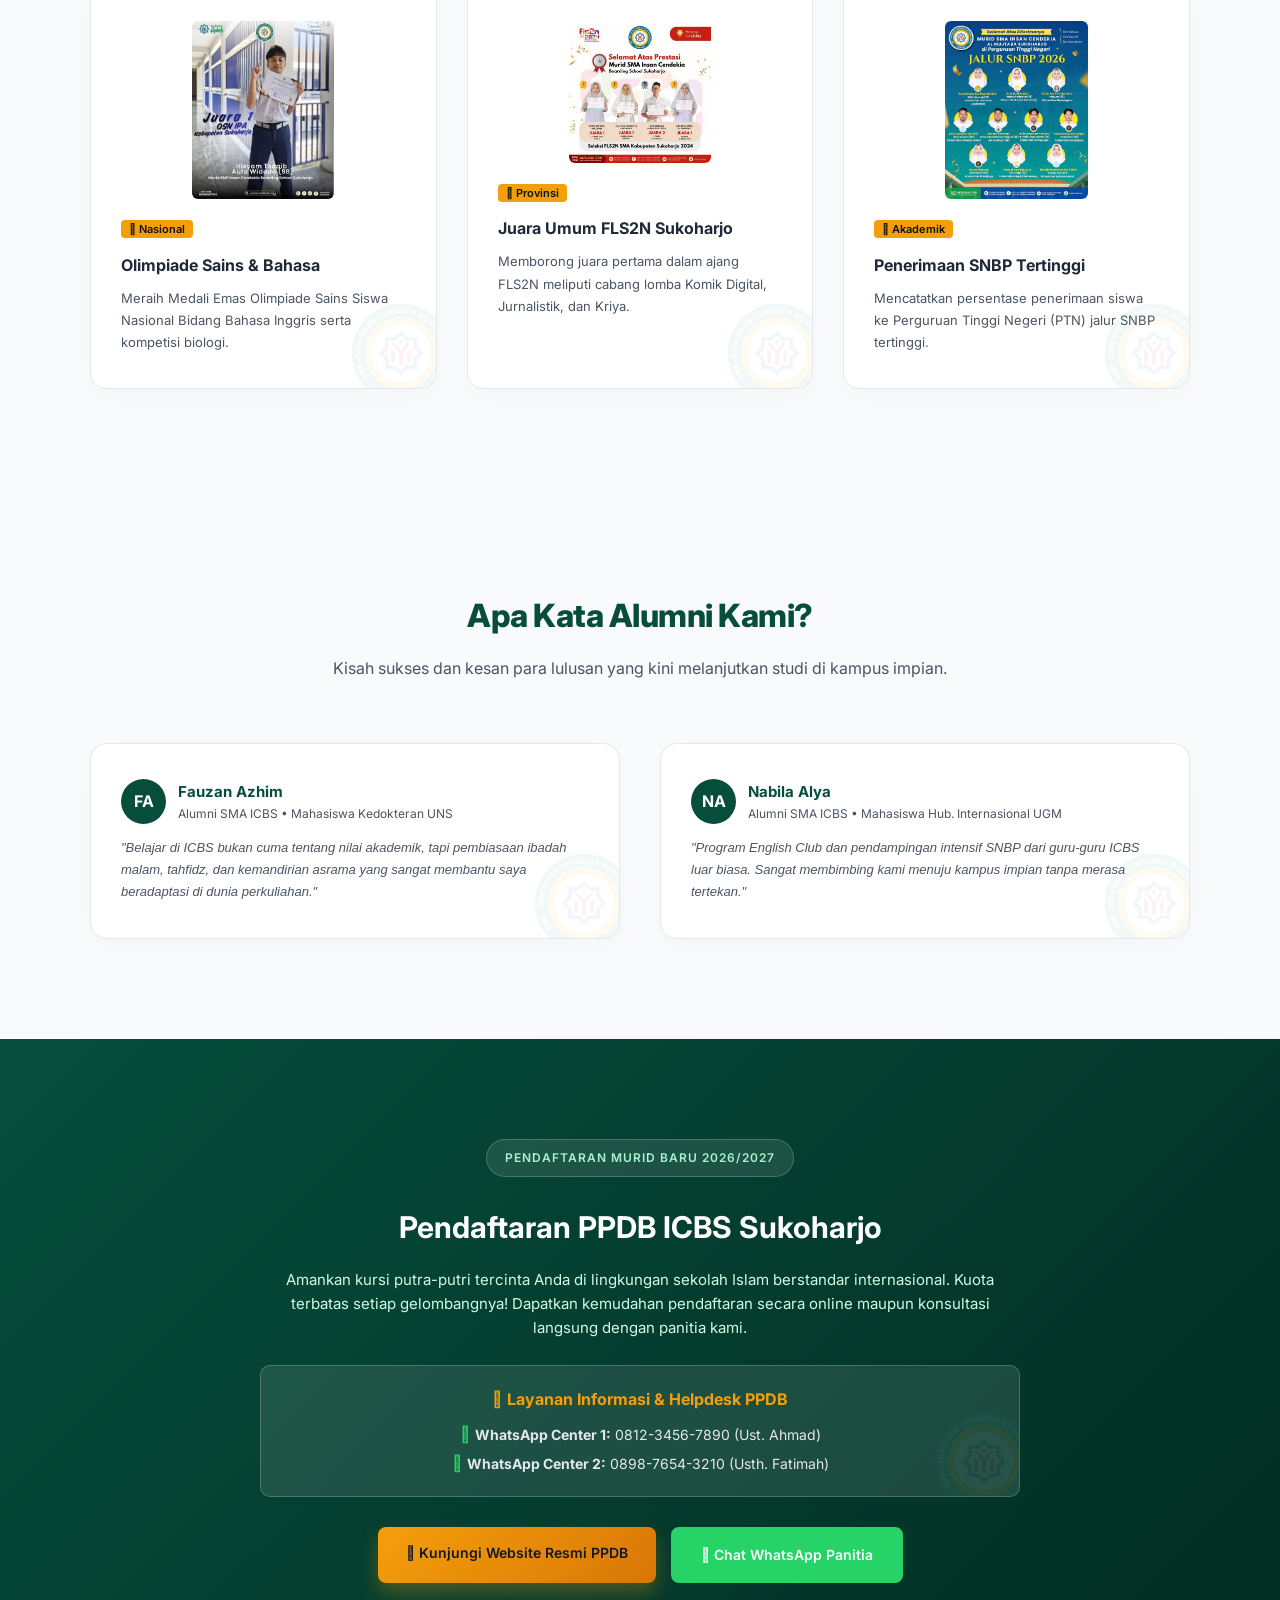
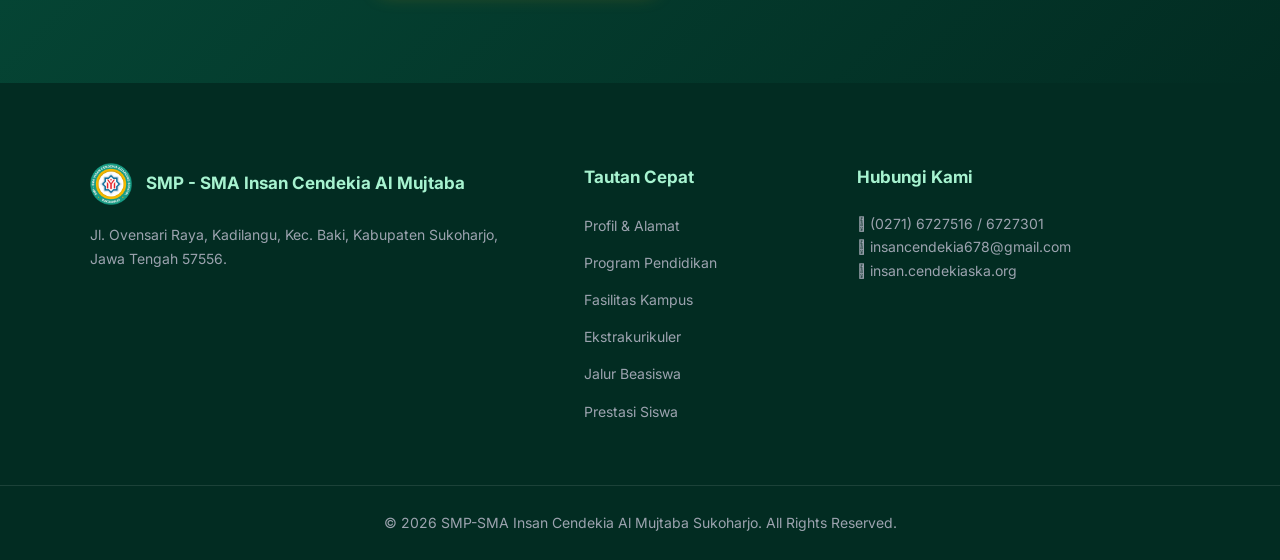
==== commit 7049039b: "r" ====
--- a/index.html
+++ b/index.html
@@ -82,8 +82,9 @@
             </div>
             <div class="grid-2">
                 <div class="profile-img-col reveal-left">
-                    <div class="img-placeholder hover-zoom">
-                       <img src="aset/img/lah.jfif" alt="Suasana ICBS">   
+                    <div class="img-placeholder hover-zoom card-ornament-box">
+                         <img src="aset/img/lah.jfif" alt="Suasana ICBS">   
+                         <img src="aset/logo.png" alt="Logo Ornamen" class="card-logo-ornament">
                     </div>
                     <p style="font-size: 12px; color: var(--text-muted); text-align: center; margin-top: 8px;">Suasana lingkungan kampus & asrama ICBS Sukoharjo.</p>
                 </div>
@@ -106,8 +107,9 @@
                         </ul>
                     </div>
                     
-                    <div style="background: #f0fdf4; padding: 15px; border-radius: 8px; border: 1px solid #dcfce7;" class="hover-lift">
-                        <h5 style="color: var(--primary); margin-bottom: 5px;"><i class="fa-solid fa-map-marker-alt"></i> Alamat & Lokasi</h5>
+                    <div style="background: #f0fdf4; padding: 15px; border-radius: 8px; border: 1px solid #dcfce7; position: relative; overflow: hidden;" class="hover-lift card-ornament-box">
+                        <img src="aset/logo.png" alt="Logo Ornamen" class="card-logo-ornament">
+                        <h5 style="color: var(--primary); margin-bottom: 5px;"><i class="fa-solid fa-map-location-dot"></i> Alamat & Lokasi</h5>
                         <p style="font-size: 13px; color: var(--text-dark);"><strong>Jl. Ovensari Raya / No. 9, Kadilangu, Kec. Baki, Kab. Sukoharjo, Jawa Tengah 57556</strong></p>
                     </div>
                 </div>
@@ -123,23 +125,25 @@
                 <p>Fasilitas pembelajaran terstruktur untuk jenjang Sekolah Menengah Pertama dan Menengah Atas.</p>
             </div>
             <div class="grid-2">
-                <div class="card reveal-left" style="background: white;">
+                <div class="card card-ornament-box reveal-left" style="background: white;">
+                    <img src="aset/logo.png" alt="Logo Ornamen" class="card-logo-ornament">
                     <div class="img-placeholder hover-zoom">
                         <img src="aset/img/yws.jfif" alt="SMP ICBS" style="width:100%; height:auto; display:block;">
                     </div>
-                    <div class="card-icon" style="margin-top: 15px;"><i class="fa-solid fa-graduation-cap"></i></div>
+                    <div class="card-icon" style="margin-top: 15px;"><i class="fa-solid fa-school"></i></div>
                     <h4 style="color: var(--primary); margin: 15px 0 10px 0;">SMP Insan Cendekia Al Mujtaba</h4>
                     <p style="color: var(--text-muted); font-size: 14px; margin-bottom: 15px;">Menggunakan Kurikulum Merdeka yang disinergikan dengan penguatan pondasi keislaman, tahfidzul Quran, serta pembinaan karakter mandiri santri.</p>
-                    <span style="font-size: 13px; color: var(--primary-light); font-weight: 600;"><i class="fa-solid fa-check-circle"></i> Full Day & Boarding System</span>
-                </div>
-                <div class="card reveal-right" style="background: white;">
+                    <span style="font-size: 13px; color: var(--primary-light); font-weight: 600;"><i class="fa-solid fa-shield-halved"></i> Full Day & Boarding System</span>
+                </div>
+                <div class="card card-ornament-box reveal-right" style="background: white;">
+                    <img src="aset/logo.png" alt="Logo Ornamen" class="card-logo-ornament">
                     <div class="img-placeholder hover-zoom">
                         <img src="aset/img/sma.jfif" alt="SMA ICBS" style="width:100%; height:auto; display:block;">
                     </div>
-                    <div class="card-icon" style="margin-top: 15px;"><i class="fa-solid fa-book-open"></i></div>
+                    <div class="card-icon" style="margin-top: 15px;"><i class="fa-solid fa-user-graduate"></i></div>
                     <h4 style="color: var(--primary); margin: 15px 0 10px 0;">SMA Insan Cendekia Al Mujtaba</h4>
                     <p style="color: var(--text-muted); font-size: 14px; margin-bottom: 15px;">Fokus pada pendalaman sains, teknologi, bahasa asing, serta persiapan intensif masuk Perguruan Tinggi Negeri (PTN) favorit dan luar negeri.</p>
-                    <span style="font-size: 13px; color: var(--primary-light); font-weight: 600;"><i class="fa-solid fa-check-circle"></i> Program Unggulan SNBP / UTBK</span>
+                    <span style="font-size: 13px; color: var(--primary-light); font-weight: 600;"><i class="fa-solid fa-award"></i> Program Unggulan SNBP / UTBK</span>
                 </div>
             </div>
         </div>
@@ -153,18 +157,21 @@
                 <p>Menunjang kenyamanan belajar, ibadah, dan pengembangan bakat santri sehari-hari.</p>
             </div>
             <div class="grid-3">
-                <div class="card reveal" style="background: #f0fdf4;">
+                <div class="card card-ornament-box reveal" style="background: #f0fdf4;">
+                    <img src="aset/logo.png" alt="Logo Ornamen" class="card-logo-ornament">
                     <div class="card-icon"><i class="fa-solid fa-mosque"></i></div>
                     <h4 style="color: var(--primary); margin: 15px 0 8px 0;">Masjid Ulul Albab</h4>
                     <p style="font-size: 13px; color: var(--text-muted);">Pusat kegiatan ibadah berjamaah, Halaqah Quran, dan pembinaan karakter rohani harian santri.</p>
                 </div>
-                <div class="card reveal" style="animation-delay: 0.1s; background: #f0fdf4;">
-                    <div class="card-icon"><i class="fa-solid fa-bed"></i></div>
+                <div class="card card-ornament-box reveal" style="animation-delay: 0.1s; background: #f0fdf4;">
+                    <img src="aset/logo.png" alt="Logo Ornamen" class="card-logo-ornament">
+                    <div class="card-icon"><i class="fa-solid fa-house-chimney-user"></i></div>
                     <h4 style="color: var(--primary); margin: 15px 0 8px 0;">Asrama Representatif</h4>
                     <p style="font-size: 13px; color: var(--text-muted);">Kamar tidur nyaman, bersih, ber-AC/ventilasi optimal lengkap dengan pengawasan musyrif 24 jam.</p>
                 </div>
-                <div class="card reveal" style="animation-delay: 0.2s; background: #f0fdf4;">
-                    <div class="card-icon"><i class="fa-solid fa-flask"></i></div>
+                <div class="card card-ornament-box reveal" style="animation-delay: 0.2s; background: #f0fdf4;">
+                    <img src="aset/logo.png" alt="Logo Ornamen" class="card-logo-ornament">
+                    <div class="card-icon"><i class="fa-solid fa-flask-vial"></i></div>
                     <h4 style="color: var(--primary); margin: 15px 0 8px 0;">Laboratorium & Komputer</h4>
                     <p style="font-size: 13px; color: var(--text-muted);">Lab Sains modern (Fisika, Kimia, Biologi) serta Lab Komputer berstandar CAT untuk simulasi UTBK.</p>
                 </div>
@@ -180,32 +187,38 @@
                 <p>Klik salah satu eskul di bawah untuk melihat dokumentasi kegiatannya secara langsung.</p>
             </div>
             <div class="eskul-grid reveal">
-                <div class="eskul-item hover-glow" data-img="aset/img/tahfidz.jfif" data-title="Tahfidz & Tilawah">
-                    <i class="fa-solid fa-book-open-reader"></i>
+                <div class="eskul-item hover-glow card-ornament-box" data-img="aset/img/tahfidz.jfif" data-title="Tahfidz & Tilawah">
+                    <img src="aset/logo.png" alt="Logo Ornamen" class="card-logo-ornament">
+                    <i class="fa-solid fa-quran"></i>
                     <h4>Tahfidz & Tilawah</h4>
                     <p style="font-size: 12px; color: var(--text-muted); margin-top: 5px;">Pendalaman hafalan Al-Qur'an dan seni baca quran.</p>
                 </div>
-                <div class="eskul-item hover-glow" data-img="aset/img/speaking.jfif" data-title="English & Arabic Club">
-                    <i class="fa-solid fa-comments"></i>
+                <div class="eskul-item hover-glow card-ornament-box" data-img="aset/img/speaking.jfif" data-title="English & Arabic Club">
+                    <img src="aset/logo.png" alt="Logo Ornamen" class="card-logo-ornament">
+                    <i class="fa-solid fa-globe"></i>
                     <h4>English & Arabic Club</h4>
                     <p style="font-size: 12px; color: var(--text-muted); margin-top: 5px;">Debat, public speaking, dan percakapan bahasa asing.</p>
                 </div>
-                <div class="eskul-item hover-glow" data-img="aset/img/ex.jfif" data-title="Klub Olimpiade Sains">
+                <div class="eskul-item hover-glow card-ornament-box" data-img="aset/img/ex.jfif" data-title="Klub Olimpiade Sains">
+                    <img src="aset/logo.png" alt="Logo Ornamen" class="card-logo-ornament">
                     <i class="fa-solid fa-atom"></i>
                     <h4>Klub Olimpiade Sains</h4>
                     <p style="font-size: 12px; color: var(--text-muted); margin-top: 5px;">Persiapan kompetisi Matematika, Fisika, Biologi, dll.</p>
                 </div>
-                <div class="eskul-item hover-glow" data-img="aset/img/bola.jfif" data-title="Olahraga (Futsal/Pasti)">
+                <div class="eskul-item hover-glow card-ornament-box" data-img="aset/img/bola.jfif" data-title="Olahraga (Futsal/Pasti)">
+                    <img src="aset/logo.png" alt="Logo Ornamen" class="card-logo-ornament">
                     <i class="fa-solid fa-futbol"></i>
                     <h4>Olahraga (Futsal/Pasti)</h4>
                     <p style="font-size: 12px; color: var(--text-muted); margin-top: 5px;">Pembinaan fisik, futsal, bulu tangkis, dan bela diri.</p>
                 </div>
-                <div class="eskul-item hover-glow" data-img="aset/img/seni.jfif" data-title="Seni & Kriya (FLS2N)">
+                <div class="eskul-item hover-glow card-ornament-box" data-img="aset/img/seni.jfif" data-title="Seni & Kriya (FLS2N)">
+                    <img src="aset/logo.png" alt="Logo Ornamen" class="card-logo-ornament">
                     <i class="fa-solid fa-palette"></i>
                     <h4>Seni & Kriya (FLS2N)</h4>
                     <p style="font-size: 12px; color: var(--text-muted); margin-top: 5px;">Komik digital, seni rupa, teater, dan jurnalistik.</p>
                 </div>
-                <div class="eskul-item hover-glow" data-img="aset/img/it.jfif" data-title="IT & Multimedia">
+                <div class="eskul-item hover-glow card-ornament-box" data-img="aset/img/it.jfif" data-title="IT & Multimedia">
+                    <img src="aset/logo.png" alt="Logo Ornamen" class="card-logo-ornament">
                     <i class="fa-solid fa-laptop-code"></i>
                     <h4>IT & Multimedia</h4>
                     <p style="font-size: 12px; color: var(--text-muted); margin-top: 5px;">Desain grafis, videografi, dan dasar pemrograman.</p>
@@ -233,22 +246,25 @@
                 <p>Berbagai kemudahan dan apresiasi bagi calon santri berprestasi serta berdedikasi tinggi.</p>
             </div>
             <div class="grid-3">
-                <div class="card reveal" style="background: white; text-align: left;">
-                    <span class="badge-beasiswa"><i class="fa-solid fa-award"></i> Jalur Prestasi</span>
+                <div class="card card-ornament-box reveal" style="background: white; text-align: left;">
+                    <img src="aset/logo.png" alt="Logo Ornamen" class="card-logo-ornament">
+                    <span class="badge-beasiswa"><i class="fa-solid fa-medal"></i> Jalur Prestasi</span>
                     <h4 style="color: var(--primary); margin-bottom: 10px;">Beasiswa Prestasi Akademik / Non-Akademik</h4>
                     <p style="font-size: 13px; color: var(--text-muted); line-height: 1.6;">
                         Diberikan kepada calon santri yang memiliki peringkat kelas paralel unggulan atau pemenang kejuaraan lomba tingkat kabupaten/provinsi/nasional.
                     </p>
                 </div>
-                <div class="card reveal" style="background: white; text-align: left; animation-delay: 0.1s;">
-                    <span class="badge-beasiswa" style="background: #fef3c7; color: #b45309;"><i class="fa-solid fa-book-quran"></i> Jalur Tahfidz</span>
+                <div class="card card-ornament-box reveal" style="background: white; text-align: left; animation-delay: 0.1s;">
+                    <img src="aset/logo.png" alt="Logo Ornamen" class="card-logo-ornament">
+                    <span class="badge-beasiswa" style="background: #fef3c7; color: #b45309;"><i class="fa-solid fa-book-bookmark"></i> Jalur Tahfidz</span>
                     <h4 style="color: var(--primary); margin-bottom: 10px;">Beasiswa Hafizh Al-Qur'an</h4>
                     <p style="font-size: 13px; color: var(--text-muted); line-height: 1.6;">
                         Khusus calon santri dengan pencapaian hafalan Al-Qur'an minimal jumlah juz tertentu (melalui tes verifikasi/munaqasyah langsung).
                     </p>
                 </div>
-                <div class="card reveal" style="background: white; text-align: left; animation-delay: 0.2s;">
-                    <span class="badge-beasiswa" style="background: #dcfce7; color: #166534;"><i class="fa-solid fa-hands-holding-child"></i> Jalur Sosial / Khusus</span>
+                <div class="card card-ornament-box reveal" style="background: white; text-align: left; animation-delay: 0.2s;">
+                    <img src="aset/logo.png" alt="Logo Ornamen" class="card-logo-ornament">
+                    <span class="badge-beasiswa" style="background: #dcfce7; color: #166534;"><i class="fa-solid fa-hand-holding-heart"></i> Jalur Sosial / Khusus</span>
                     <h4 style="color: var(--primary); margin-bottom: 10px;">Beasiswa Kader / Yatim Dhuafa</h4>
                     <p style="font-size: 13px; color: var(--text-muted); line-height: 1.6;">
                         Wujud kepedulian yayasan untuk memberikan kesempatan menimba ilmu bagi anak yatim atau kader potensial yang memenuhi syarat administratif.
@@ -266,20 +282,22 @@
                 <p>Wadah pengembangan bakat, kreativitas, dan jiwa kepemimpinan santri.</p>
             </div>
             <div class="grid-2">
-                <div class="card reveal-left" style="text-align: left; background: white;">
+                <div class="card card-ornament-box reveal-left" style="text-align: left; background: white;">
+                    <img src="aset/logo.png" alt="Logo Ornamen" class="card-logo-ornament">
                     <div class="img-placeholder hover-zoom" style="height: auto; padding: 10px 0;">
                         <img src="aset/img/event-mapetra.jpg" alt="Event Mapetra ICBS" style="width: 100%; height: auto; display: block; border-radius: 6px;">
                     </div>
-                    <h4 style="color: var(--primary); margin: 15px 0 10px 0;">MAPETRA (Malam Pertunjukan Talenta & Kreasi)</h4>
+                    <h4 style="color: var(--primary); margin: 15px 0 10px 0;"><i class="fa-solid fa-masks-theater"></i> MAPETRA (Malam Pertunjukan Talenta & Kreasi)</h4>
                     <p style="color: var(--text-muted); font-size: 14px; line-height: 1.6;">
                         Ajang tahunan bergengsi di mana para murid belajar langsung mengelola sebuah <em>event</em> besar. Menampilkan pentas seni kreatif, teater, musikal, dan pameran karya seni rupa.
                     </p>
                 </div>
-                <div class="card reveal-right" style="text-align: left; background: white;">
+                <div class="card card-ornament-box reveal-right" style="text-align: left; background: white;">
+                    <img src="aset/logo.png" alt="Logo Ornamen" class="card-logo-ornament">
                     <div class="img-placeholder hover-zoom" style="height: auto; padding: 10px 0;">
                         <img src="aset/img/icef.jfif" alt="Event ICEF ICBS" style="width: 100%; height: auto; display: block; border-radius: 6px;">
                     </div>
-                    <h4 style="color: var(--primary); margin: 15px 0 10px 0;">ICEF (Insan Cendekia Festival)</h4>
+                    <h4 style="color: var(--primary); margin: 15px 0 10px 0;"><i class="fa-solid fa-trophy"></i> ICEF (Insan Cendekia Festival)</h4>
                     <p style="color: var(--text-muted); font-size: 14px; line-height: 1.6;">
                         Festival akbar yang memuat berbagai perlombaan akademik dan non-akademik antar pelajar sebagai wadah penumbuhan jiwa sportivitas dan unjuk prestasi.
                     </p>
@@ -318,27 +336,30 @@
                 <p>Rekam jejak membanggakan di tingkat regional hingga nasional.</p>
             </div>
             <div class="grid-3">
-                <div class="card reveal" style="text-align: left;">
+                <div class="card card-ornament-box reveal" style="text-align: left;">
+                    <img src="aset/logo.png" alt="Logo Ornamen" class="card-logo-ornament">
                     <div class="img-placeholder hover-zoom" style="height: auto; padding: 15px 0;">
                         <img src="aset/img/sains.jfif" alt="Olimpiade Sains" style="width: 50%; height: auto; display: block; margin: 0 auto; border-radius: 6px;">
                     </div>
-                    <span style="background: var(--accent); color: #111; font-size: 11px; padding: 2px 8px; border-radius: 4px; font-weight: 600;">Nasional</span>
+                    <span style="background: var(--accent); color: #111; font-size: 11px; padding: 2px 8px; border-radius: 4px; font-weight: 600;"><i class="fa-solid fa-award"></i> Nasional</span>
                     <h4 style="margin-top: 10px;">Olimpiade Sains & Bahasa</h4>
                     <p style="font-size: 13px; color: var(--text-muted); margin-top: 8px;">Meraih Medali Emas Olimpiade Sains Siswa Nasional Bidang Bahasa Inggris serta kompetisi biologi.</p>
                 </div>
-                <div class="card reveal" style="text-align: left; animation-delay: 0.1s;">
+                <div class="card card-ornament-box reveal" style="text-align: left; animation-delay: 0.1s;">
+                    <img src="aset/logo.png" alt="Logo Ornamen" class="card-logo-ornament">
                     <div class="img-placeholder hover-zoom" style="height: auto; padding: 15px 0;">
                         <img src="aset/img/2flsn.jfif" alt="Juara FLS2N" style="width: 50%; height: auto; display: block; margin: 0 auto; border-radius: 6px;">
                     </div>
-                    <span style="background: var(--accent); color: #111; font-size: 11px; padding: 2px 8px; border-radius: 4px; font-weight: 600;">Provinsi</span>
+                    <span style="background: var(--accent); color: #111; font-size: 11px; padding: 2px 8px; border-radius: 4px; font-weight: 600;"><i class="fa-solid fa-ranking-star"></i> Provinsi</span>
                     <h4 style="margin-top: 10px;">Juara Umum FLS2N Sukoharjo</h4>
                     <p style="font-size: 13px; color: var(--text-muted); margin-top: 8px;">Memborong juara pertama dalam ajang FLS2N meliputi cabang lomba Komik Digital, Jurnalistik, dan Kriya.</p>
                 </div>
-                <div class="card reveal" style="text-align: left; animation-delay: 0.2s;">
+                <div class="card card-ornament-box reveal" style="text-align: left; animation-delay: 0.2s;">
+                    <img src="aset/logo.png" alt="Logo Ornamen" class="card-logo-ornament">
                     <div class="img-placeholder hover-zoom" style="height: auto; padding: 15px 0;">
                         <img src="aset/img/snbp.jfif" alt="snbp" style="width: 50%; height: auto; display: block; margin: 0 auto; border-radius: 6px;">
                     </div>
-                    <span style="background: var(--accent); color: #111; font-size: 11px; padding: 2px 8px; border-radius: 4px; font-weight: 600;">Akademik</span>
+                    <span style="background: var(--accent); color: #111; font-size: 11px; padding: 2px 8px; border-radius: 4px; font-weight: 600;"><i class="fa-solid fa-graduation-cap"></i> Akademik</span>
                     <h4 style="margin-top: 10px;">Penerimaan SNBP Tertinggi</h4>
                     <p style="font-size: 13px; color: var(--text-muted); margin-top: 8px;">Mencatatkan persentase penerimaan siswa ke Perguruan Tinggi Negeri (PTN) jalur SNBP tertinggi.</p>
                 </div>
@@ -354,7 +375,8 @@
                 <p>Kisah sukses dan kesan para lulusan yang kini melanjutkan studi di kampus impian.</p>
             </div>
             <div class="grid-2">
-                <div class="card reveal-left" style="background: white;">
+                <div class="card card-ornament-box reveal-left" style="background: white;">
+                    <img src="aset/logo.png" alt="Logo Ornamen" class="card-logo-ornament">
                     <div style="display: flex; align-items: center; gap: 12px; margin-bottom: 12px;">
                         <div style="width: 45px; height: 45px; background: var(--primary); color: white; border-radius: 50%; display: flex; align-items: center; justify-content: center; font-weight: bold;">FA</div>
                         <div>
@@ -366,7 +388,8 @@
                         "Belajar di ICBS bukan cuma tentang nilai akademik, tapi pembiasaan ibadah malam, tahfidz, dan kemandirian asrama yang sangat membantu saya beradaptasi di dunia perkuliahan."
                     </p>
                 </div>
-                <div class="card reveal-right" style="background: white;">
+                <div class="card card-ornament-box reveal-right" style="background: white;">
+                    <img src="aset/logo.png" alt="Logo Ornamen" class="card-logo-ornament">
                     <div style="display: flex; align-items: center; gap: 12px; margin-bottom: 12px;">
                         <div style="width: 45px; height: 45px; background: var(--primary); color: white; border-radius: 50%; display: flex; align-items: center; justify-content: center; font-weight: bold;">NA</div>
                         <div>
@@ -391,7 +414,8 @@
                 Amankan kursi putra-putri tercinta Anda di lingkungan sekolah Islam berstandar internasional. Kuota terbatas setiap gelombangnya! Dapatkan kemudahan pendaftaran secara online maupun konsultasi langsung dengan panitia kami.
             </p>
 
-            <div style="background: rgba(255, 255, 255, 0.1); padding: 20px; border-radius: 10px; margin-bottom: 30px; border: 1px solid rgba(255, 255, 255, 0.2);" class="hover-lift">
+            <div style="background: rgba(255, 255, 255, 0.1); padding: 20px; border-radius: 10px; margin-bottom: 30px; border: 1px solid rgba(255, 255, 255, 0.2); position: relative; overflow: hidden;" class="hover-lift card-ornament-box">
+                <img src="aset/logo.png" alt="Logo Ornamen" class="card-logo-ornament">
                 <h4 style="color: var(--accent); margin-bottom: 10px; font-size: 16px;"><i class="fa-solid fa-headset"></i> Layanan Informasi & Helpdesk PPDB</h4>
                 <p style="font-size: 14px; color: #e5e7eb; margin-bottom: 5px;">
                     <i class="fa-brands fa-whatsapp" style="color: #25d366; font-size: 16px;"></i> <strong>WhatsApp Center 1:</strong> 0812-3456-7890 (Ust. Ahmad)
--- a/style.css
+++ b/style.css
@@ -35,6 +35,36 @@
     max-width: 1140px;
     margin: 0 auto;
     padding: 0 20px;
+}
+
+/* --- ORNAMEN WATERMARK LOGO DI KOTAK PERSEGI PANJANG --- */
+.card-ornament-box {
+    position: relative;
+    overflow: hidden;
+}
+
+.card-logo-ornament {
+    position: absolute;
+    bottom: -15px;
+    right: -15px;
+    width: 100px;
+    height: 100px;
+    object-fit: contain;
+    opacity: 0.06; /* Transparan lembut seperti watermark */
+    pointer-events: none;
+    z-index: 0;
+    transition: transform 0.5s ease, opacity 0.5s ease;
+}
+
+.card-ornament-box:hover .card-logo-ornament {
+    transform: scale(1.1) rotate(-8deg);
+    opacity: 0.1;
+}
+
+/* Memastikan teks/elemen di dalam card berada di atas ornamen */
+.card-ornament-box > *:not(.card-logo-ornament) {
+    position: relative;
+    z-index: 1;
 }
 
 /* --- ANIMASI MASUK AWAL HALAMAN (ENTRY ANIMATIONS) --- */
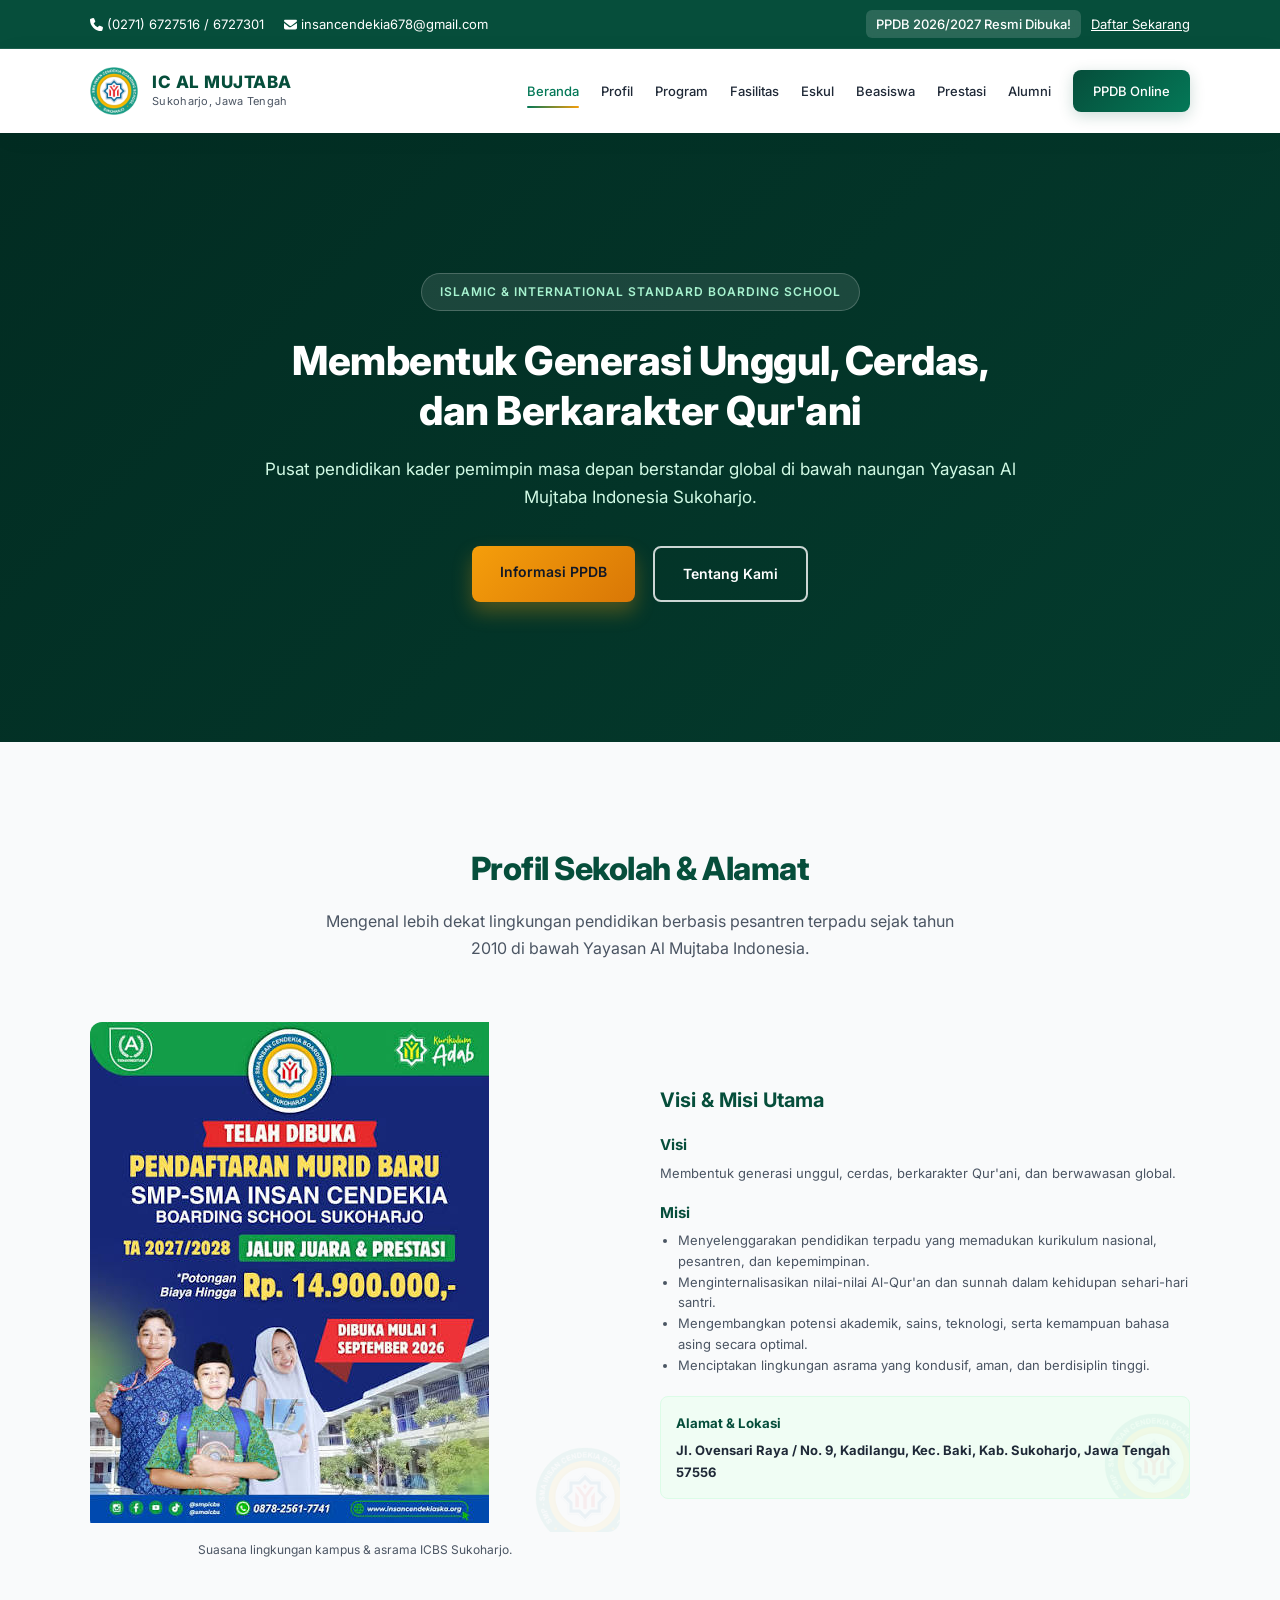
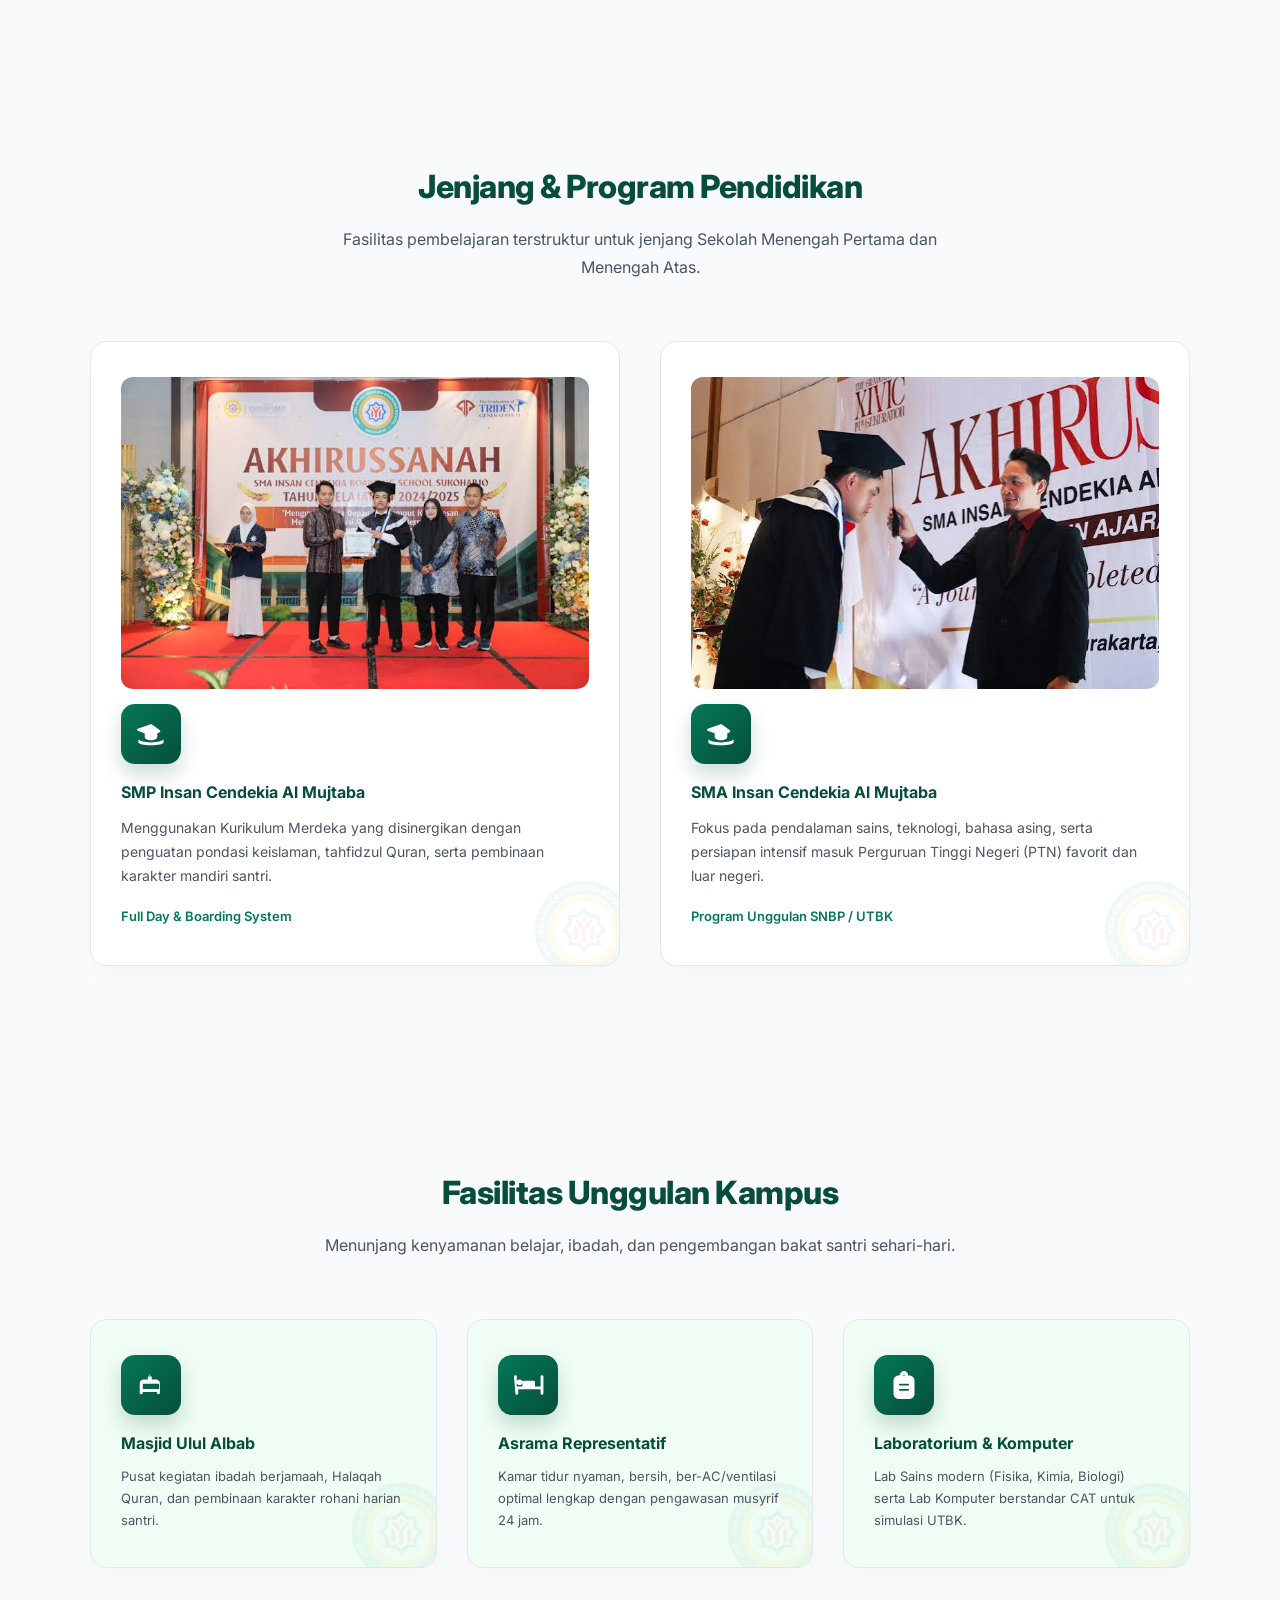
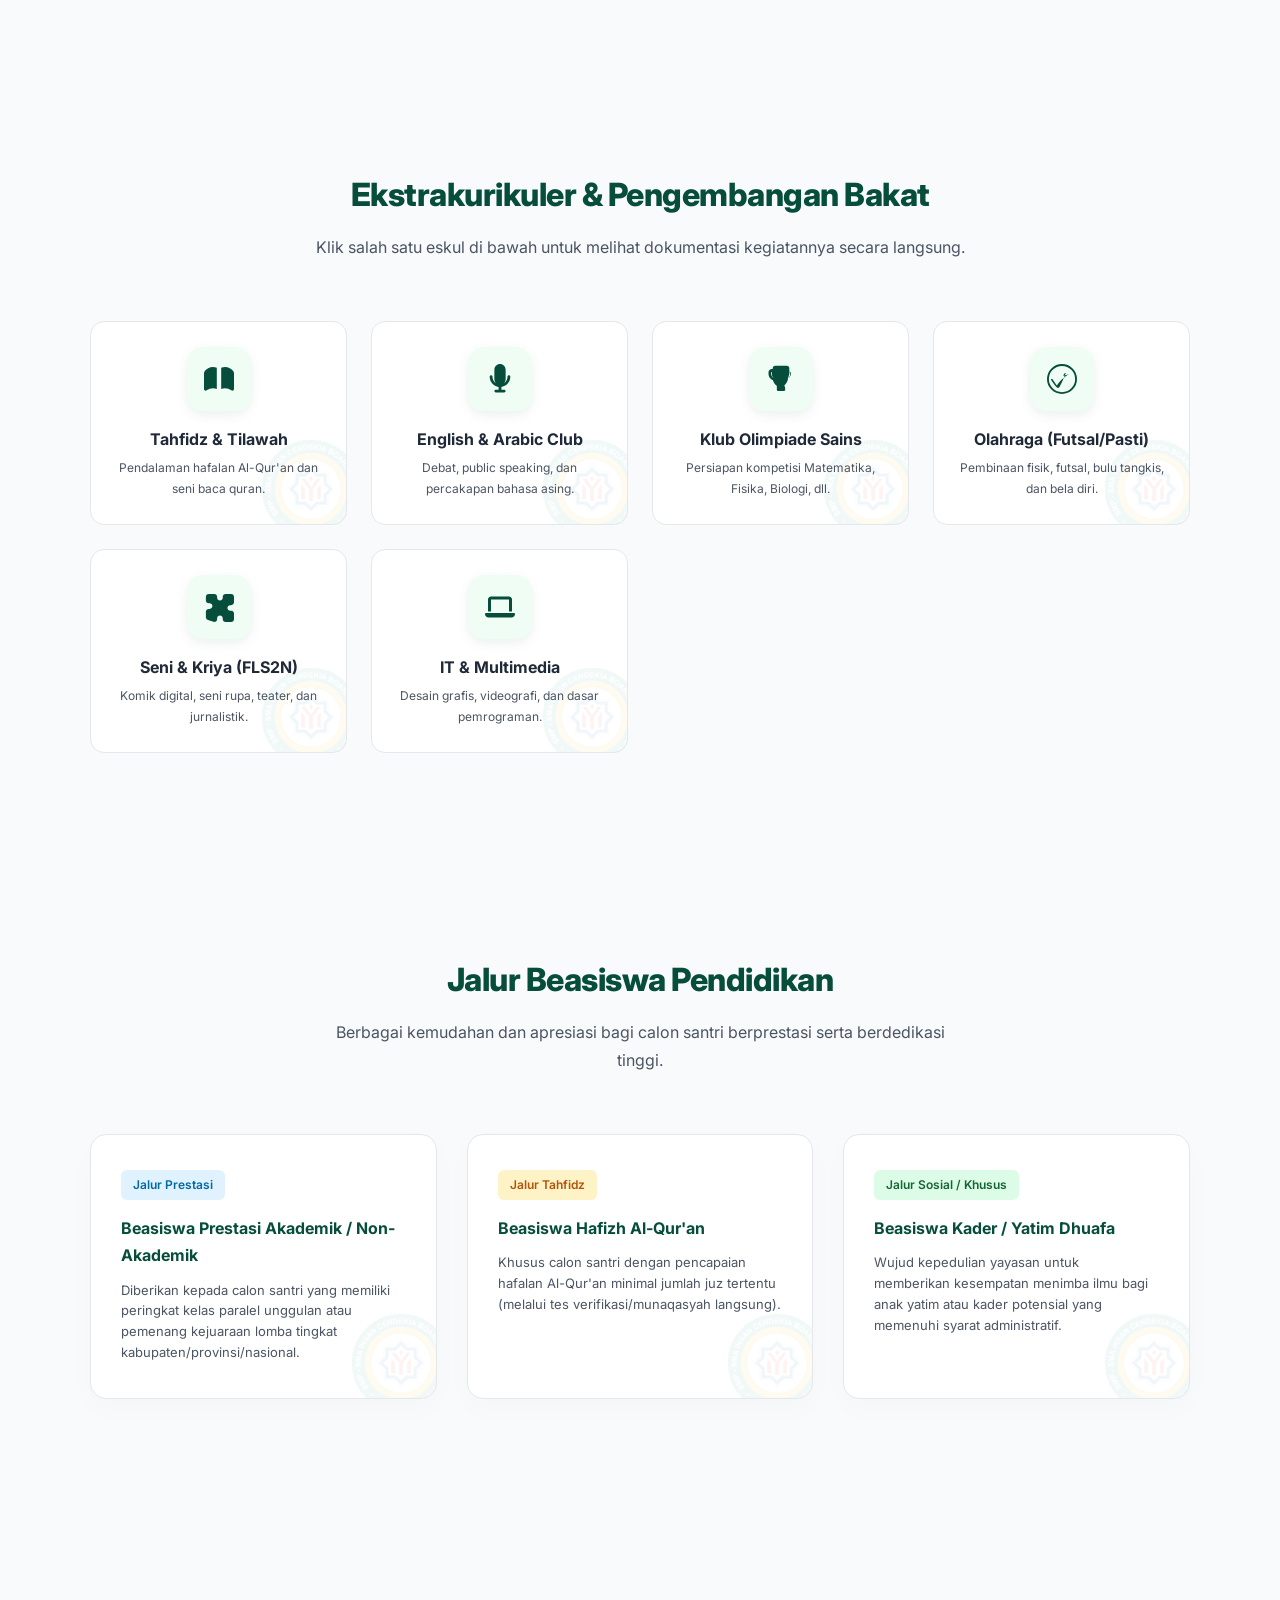
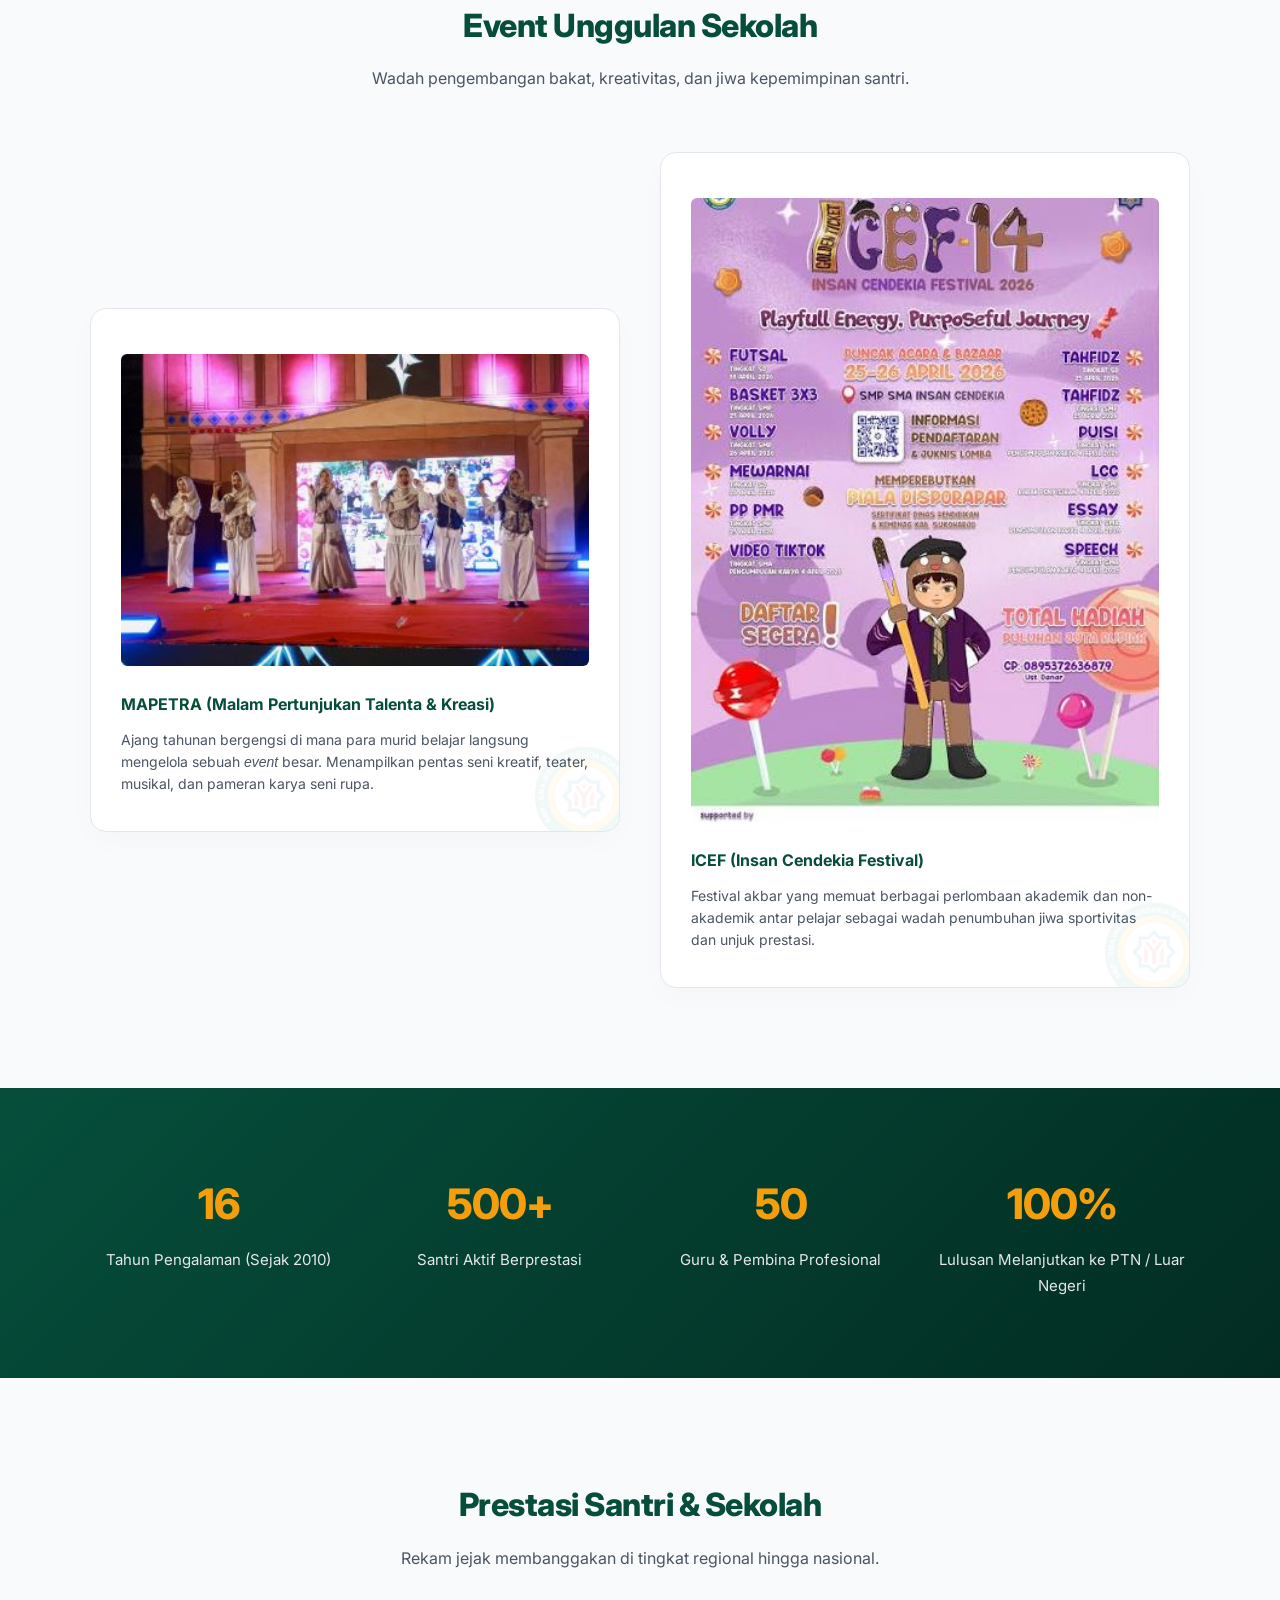
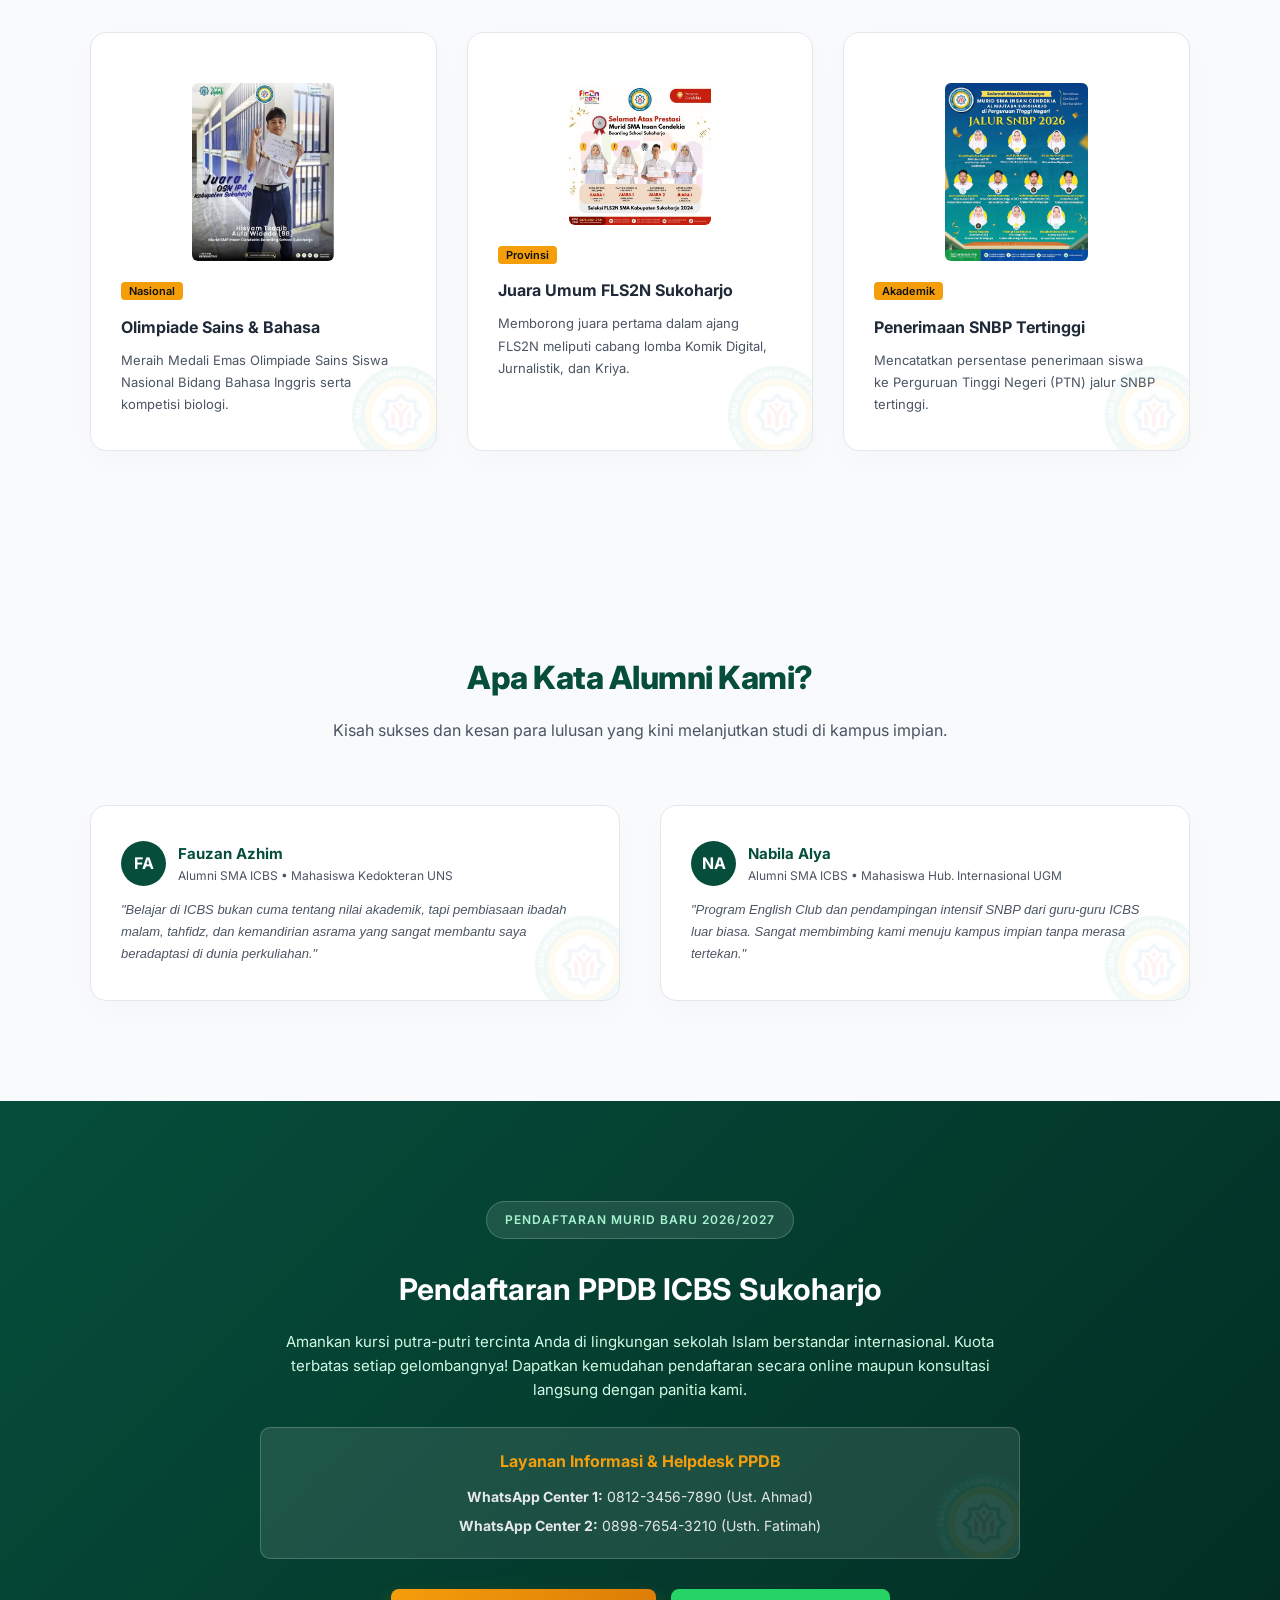
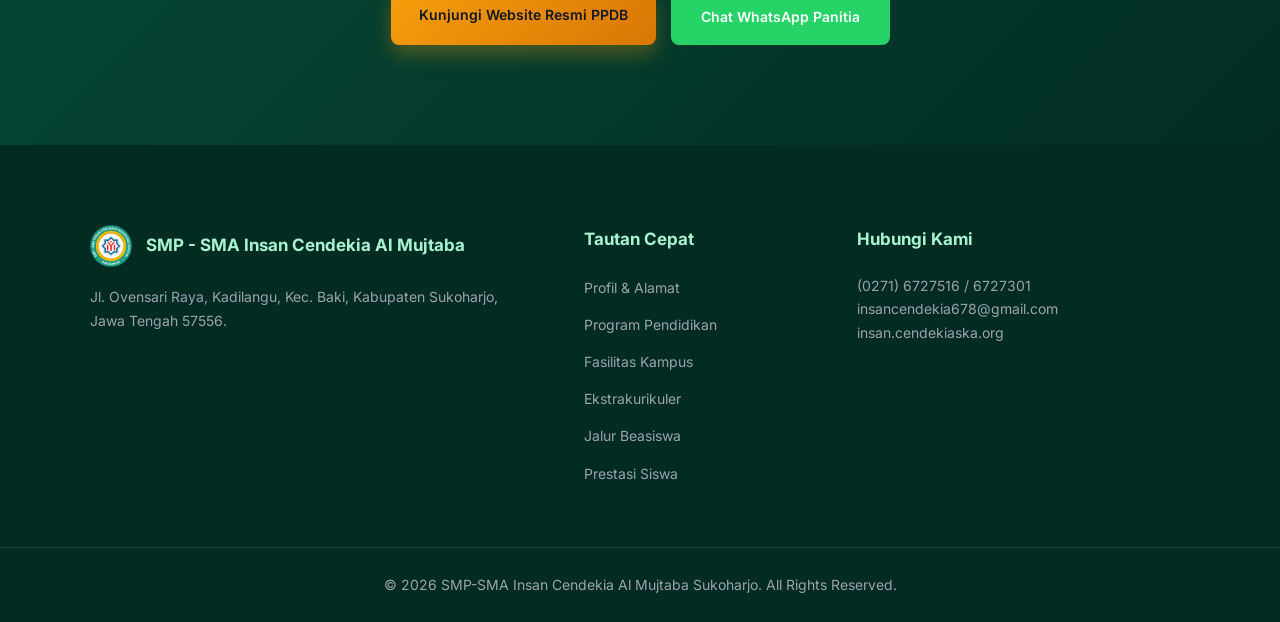
==== commit 81b774ed: "oke" ====
--- a/index.html
+++ b/index.html
@@ -8,9 +8,8 @@
     <link rel="icon" type="image/png" href="aset/logo.png">
     
     <link rel="stylesheet" href="style.css">
-    <!-- Google Fonts & Font Awesome -->
+    <!-- Google Fonts -->
     <link href="https://fonts.googleapis.com/css2?family=Inter:wght@300;400;500;600;700;800&display=swap" rel="stylesheet">
-    <link rel="stylesheet" href="https://cdnjs.cloudflare.com/ajax/libs/font-awesome/6.4.0/css/all.min.css">
 </head>
 <body>
 
@@ -18,8 +17,14 @@
     <div class="top-bar">
         <div class="container top-bar-flex">
             <div class="contact-info">
-                <span><i class="fa-solid fa-phone"></i> (0271) 6727516 / 6727301</span>
-                <span><i class="fa-solid fa-envelope"></i> insancendekia678@gmail.com</span>
+                <span>
+                    <svg class="custom-icon hover-icon-bounce" viewBox="0 0 512 512"><path fill="currentColor" d="M164.9 24.6c-7.7-18.6-28-28.5-47.4-23.2l-88 24C12.1 30.2 0 46 0 64C0 311.4 200.6 512 448 512c18 0 33.8-12.1 38.6-29.5l24-88c5.3-19.4-4.6-39.7-23.2-47.4l-96-40c-16.3-6.8-35.2-2.1-46.3 11.6L304.7 368C234.3 333.4 178.6 277.7 144 207.3L193.3 167c13.7-11.2 18.4-30 11.6-46.3l-40-96z"/></svg>
+                    (0271) 6727516 / 6727301
+                </span>
+                <span>
+                    <svg class="custom-icon hover-icon-bounce" viewBox="0 0 512 512"><path fill="currentColor" d="M48 64C21.5 64 0 85.5 0 112c0 15.1 7.1 29.3 19.2 38.4L236.8 313.6c11.4 8.5 27 8.5 38.4 0L492.8 150.4c12.1-9.1 19.2-23.3 19.2-38.4c0-26.5-21.5-48-48-48L48 64zM0 192L0 384c0 35.3 28.7 64 64 64l384 0c35.3 0 64-28.7 64-64l0-192L273.5 353.5c-22.8 17.1-54.2 17.1-77 0L0 192z"/></svg>
+                    insancendekia678@gmail.com
+                </span>
             </div>
             <div class="ppdb-badge">
                 <span>PPDB 2026/2027 Resmi Dibuka!</span>
@@ -50,7 +55,7 @@
                 <a href="#ppdb" class="btn-nav btn-animate">PPDB Online</a>
             </div>
             <button class="menu-toggle btn-animate" id="menuToggle" aria-label="Toggle Menu">
-                <i class="fa-solid fa-bars"></i>
+                <svg class="custom-icon hover-icon-bounce" viewBox="0 0 448 512"><path fill="currentColor" d="M0 96C0 78.3 14.3 64 32 64l384 0c17.7 0 32 14.3 32 32s-14.3 32-32 32L32 128C14.3 128 0 113.7 0 96zM0 256c0-17.7 14.3-32 32-32l384 0c17.7 0 32 14.3 32 32s-14.3 32-32 32L32 288c-17.7 0-32-14.3-32-32zM448 416c0 17.7-14.3 32-32 32L32 448c-17.7 0-32-14.3-32-32s14.3-32 32-32l384 0c17.7 0 32 14.3 32 32z"/></svg>
             </button>
         </div>
     </nav>
@@ -67,8 +72,8 @@
             <h2>Membentuk Generasi Unggul, Cerdas, dan Berkarakter Qur'ani</h2>
             <p>Pusat pendidikan kader pemimpin masa depan berstandar global di bawah naungan Yayasan Al Mujtaba Indonesia Sukoharjo.</p>
             <div class="hero-buttons">
-                <a href="#ppdb" class="btn btn-warning btn-animate"><i class="fa-solid fa-user-plus"></i> Informasi PPDB</a>
-                <a href="#profil" class="btn btn-outline btn-animate"><i class="fa-solid fa-info-circle"></i> Tentang Kami</a>
+                <a href="#ppdb" class="btn btn-warning btn-animate">Informasi PPDB</a>
+                <a href="#profil" class="btn btn-outline btn-animate">Tentang Kami</a>
             </div>
         </div>
     </header>
@@ -93,12 +98,12 @@
                     <h4 style="color: var(--primary); margin-bottom: 15px; font-size: 20px;">Visi & Misi Utama</h4>
                     
                     <div style="margin-bottom: 15px;">
-                        <h5 style="color: var(--primary); font-size: 15px; margin-bottom: 5px;"><i class="fa-solid fa-eye"></i> Visi</h5>
+                        <h5 style="color: var(--primary); font-size: 15px; margin-bottom: 5px;">Visi</h5>
                         <p style="font-size: 13px; color: var(--text-muted);">Membentuk generasi unggul, cerdas, berkarakter Qur'ani, dan berwawasan global.</p>
                     </div>
 
                     <div style="margin-bottom: 20px;">
-                        <h5 style="color: var(--primary); font-size: 15px; margin-bottom: 5px;"><i class="fa-solid fa-bullseye"></i> Misi</h5>
+                        <h5 style="color: var(--primary); font-size: 15px; margin-bottom: 5px;">Misi</h5>
                         <ul style="font-size: 13px; color: var(--text-muted); padding-left: 18px; line-height: 1.6;">
                             <li>Menyelenggarakan pendidikan terpadu yang memadukan kurikulum nasional, pesantren, dan kepemimpinan.</li>
                             <li>Menginternalisasikan nilai-nilai Al-Qur'an dan sunnah dalam kehidupan sehari-hari santri.</li>
@@ -109,7 +114,7 @@
                     
                     <div style="background: #f0fdf4; padding: 15px; border-radius: 8px; border: 1px solid #dcfce7; position: relative; overflow: hidden;" class="hover-lift card-ornament-box">
                         <img src="aset/logo.png" alt="Logo Ornamen" class="card-logo-ornament">
-                        <h5 style="color: var(--primary); margin-bottom: 5px;"><i class="fa-solid fa-map-location-dot"></i> Alamat & Lokasi</h5>
+                        <h5 style="color: var(--primary); margin-bottom: 5px;">Alamat & Lokasi</h5>
                         <p style="font-size: 13px; color: var(--text-dark);"><strong>Jl. Ovensari Raya / No. 9, Kadilangu, Kec. Baki, Kab. Sukoharjo, Jawa Tengah 57556</strong></p>
                     </div>
                 </div>
@@ -125,25 +130,31 @@
                 <p>Fasilitas pembelajaran terstruktur untuk jenjang Sekolah Menengah Pertama dan Menengah Atas.</p>
             </div>
             <div class="grid-2">
+                <!-- SMP ICBS -->
                 <div class="card card-ornament-box reveal-left" style="background: white;">
                     <img src="aset/logo.png" alt="Logo Ornamen" class="card-logo-ornament">
                     <div class="img-placeholder hover-zoom">
                         <img src="aset/img/yws.jfif" alt="SMP ICBS" style="width:100%; height:auto; display:block;">
                     </div>
-                    <div class="card-icon" style="margin-top: 15px;"><i class="fa-solid fa-school"></i></div>
+                    <div class="card-icon" style="margin-top: 15px;">
+                        <svg class="custom-icon hover-icon-bounce" viewBox="0 0 640 512"><path fill="currentColor" d="M320 32c-8.1 0-16.1 1.4-23.7 4.1L15.8 137.4c-9.6 3.5-15.8 12.6-15.8 22.8s6.2 19.3 15.8 22.8l160 58.4 0 71.9c0 23.3 11.2 45.3 30 58.6C239.5 391.2 278.4 400 320 400s80.5-8.8 114.2-30.3c18.8-13.3 30-35.3 30-58.6l0-71.9 44.5-16.2C525.6 209.6 532 200.7 532 190.4s-6.4-19.2-17.5-23.2L343.7 36.1C336.1 33.4 328.1 32 320 32zM32 384l0 64c0 35.3 128 64 288 64s288-28.7 288-64l0-64c-31.9 29.5-139.8 64-288 64S63.9 413.5 32 384z"/></svg>
+                    </div>
                     <h4 style="color: var(--primary); margin: 15px 0 10px 0;">SMP Insan Cendekia Al Mujtaba</h4>
                     <p style="color: var(--text-muted); font-size: 14px; margin-bottom: 15px;">Menggunakan Kurikulum Merdeka yang disinergikan dengan penguatan pondasi keislaman, tahfidzul Quran, serta pembinaan karakter mandiri santri.</p>
-                    <span style="font-size: 13px; color: var(--primary-light); font-weight: 600;"><i class="fa-solid fa-shield-halved"></i> Full Day & Boarding System</span>
-                </div>
+                    <span style="font-size: 13px; color: var(--primary-light); font-weight: 600;">Full Day & Boarding System</span>
+                </div>
+                <!-- SMA ICBS -->
                 <div class="card card-ornament-box reveal-right" style="background: white;">
                     <img src="aset/logo.png" alt="Logo Ornamen" class="card-logo-ornament">
                     <div class="img-placeholder hover-zoom">
                         <img src="aset/img/sma.jfif" alt="SMA ICBS" style="width:100%; height:auto; display:block;">
                     </div>
-                    <div class="card-icon" style="margin-top: 15px;"><i class="fa-solid fa-user-graduate"></i></div>
+                    <div class="card-icon" style="margin-top: 15px;">
+                        <svg class="custom-icon hover-icon-bounce" viewBox="0 0 640 512"><path fill="currentColor" d="M320 32c-8.1 0-16.1 1.4-23.7 4.1L15.8 137.4c-9.6 3.5-15.8 12.6-15.8 22.8s6.2 19.3 15.8 22.8l160 58.4 0 71.9c0 23.3 11.2 45.3 30 58.6C239.5 391.2 278.4 400 320 400s80.5-8.8 114.2-30.3c18.8-13.3 30-35.3 30-58.6l0-71.9 44.5-16.2C525.6 209.6 532 200.7 532 190.4s-6.4-19.2-17.5-23.2L343.7 36.1C336.1 33.4 328.1 32 320 32zM32 384l0 64c0 35.3 128 64 288 64s288-28.7 288-64l0-64c-31.9 29.5-139.8 64-288 64S63.9 413.5 32 384z"/></svg>
+                    </div>
                     <h4 style="color: var(--primary); margin: 15px 0 10px 0;">SMA Insan Cendekia Al Mujtaba</h4>
                     <p style="color: var(--text-muted); font-size: 14px; margin-bottom: 15px;">Fokus pada pendalaman sains, teknologi, bahasa asing, serta persiapan intensif masuk Perguruan Tinggi Negeri (PTN) favorit dan luar negeri.</p>
-                    <span style="font-size: 13px; color: var(--primary-light); font-weight: 600;"><i class="fa-solid fa-award"></i> Program Unggulan SNBP / UTBK</span>
+                    <span style="font-size: 13px; color: var(--primary-light); font-weight: 600;">Program Unggulan SNBP / UTBK</span>
                 </div>
             </div>
         </div>
@@ -157,21 +168,30 @@
                 <p>Menunjang kenyamanan belajar, ibadah, dan pengembangan bakat santri sehari-hari.</p>
             </div>
             <div class="grid-3">
+                <!-- Masjid Ulul Albab -->
                 <div class="card card-ornament-box reveal" style="background: #f0fdf4;">
                     <img src="aset/logo.png" alt="Logo Ornamen" class="card-logo-ornament">
-                    <div class="card-icon"><i class="fa-solid fa-mosque"></i></div>
+                    <div class="card-icon">
+                        <svg class="custom-icon hover-icon-bounce" viewBox="0 0 576 512"><path fill="currentColor" d="M280 32c-13.3 0-24 10.7-24 24s10.7 24 24 24l24 0 0 64L136 144c-44.2 0-80 35.8-80 80l0 192c0 17.7 14.3 32 32 32s32-14.3 32-32l0-16 288 0 0 16c0 17.7 14.3 32 32 32s32-14.3 32-32l0-192c0-44.2-35.8-80-80-80l-168 0 0-64 24 0c13.3 0 24-10.7 24-24s-10.7-24-24-24l-24 0-24 0zM120 232l336 0 0 104-336 0 0-104z"/></svg>
+                    </div>
                     <h4 style="color: var(--primary); margin: 15px 0 8px 0;">Masjid Ulul Albab</h4>
                     <p style="font-size: 13px; color: var(--text-muted);">Pusat kegiatan ibadah berjamaah, Halaqah Quran, dan pembinaan karakter rohani harian santri.</p>
                 </div>
+                <!-- Asrama Representatif -->
                 <div class="card card-ornament-box reveal" style="animation-delay: 0.1s; background: #f0fdf4;">
                     <img src="aset/logo.png" alt="Logo Ornamen" class="card-logo-ornament">
-                    <div class="card-icon"><i class="fa-solid fa-house-chimney-user"></i></div>
+                    <div class="card-icon">
+                        <svg class="custom-icon hover-icon-bounce" viewBox="0 0 640 512"><path fill="currentColor" d="M32 32c17.7 0 32 14.3 32 32l0 224 128 0 0-96c0-17.7 14.3-32 32-32l224 0c17.7 0 32 14.3 32 32l0 96 128 0 0-224c0-17.7 14.3-32 32-32s32 14.3 32 32l0 384c0 17.7-14.3 32-32 32s-32-14.3-32-32l0-96-512 0 0 96c0 17.7-14.3 32-32 32s-32-14.3-32-32L0 64C0 46.3 14.3 32 32 32zm96 96a64 64 0 1 0 0 128 64 64 0 1 0 0-128z"/></svg>
+                    </div>
                     <h4 style="color: var(--primary); margin: 15px 0 8px 0;">Asrama Representatif</h4>
                     <p style="font-size: 13px; color: var(--text-muted);">Kamar tidur nyaman, bersih, ber-AC/ventilasi optimal lengkap dengan pengawasan musyrif 24 jam.</p>
                 </div>
+                <!-- Laboratorium & Komputer -->
                 <div class="card card-ornament-box reveal" style="animation-delay: 0.2s; background: #f0fdf4;">
                     <img src="aset/logo.png" alt="Logo Ornamen" class="card-logo-ornament">
-                    <div class="card-icon"><i class="fa-solid fa-flask-vial"></i></div>
+                    <div class="card-icon">
+                        <svg class="custom-icon hover-icon-bounce" viewBox="0 0 384 512"><path fill="currentColor" d="M192 0c-41.8 0-74 33.5-76.2 75.2L96 80C43 80 0 123 0 176L0 416c0 53 43 96 96 96l192 0c53 0 96-43 96-96l0-240c0-53-43-96-96-96l-19.8 0C266 33.5 233.8 0 192 0zm0 64a12 12 0 1 1 0 24 12 12 0 1 1 0-24zM112 232l160 0c8.8 0 16 7.2 16 16s-7.2 16-16 16l-160 0c-8.8 0-16-7.2-16-16s7.2-16 16-16zm0 96l160 0c8.8 0 16 7.2 16 16s-7.2 16-16 16l-160 0c-8.8 0-16-7.2-16-16s7.2-16 16-16z"/></svg>
+                    </div>
                     <h4 style="color: var(--primary); margin: 15px 0 8px 0;">Laboratorium & Komputer</h4>
                     <p style="font-size: 13px; color: var(--text-muted);">Lab Sains modern (Fisika, Kimia, Biologi) serta Lab Komputer berstandar CAT untuk simulasi UTBK.</p>
                 </div>
@@ -187,42 +207,71 @@
                 <p>Klik salah satu eskul di bawah untuk melihat dokumentasi kegiatannya secara langsung.</p>
             </div>
             <div class="eskul-grid reveal">
+                
+                <!-- 1. Tahfidz & Tilawah (Buku Terbuka) -->
                 <div class="eskul-item hover-glow card-ornament-box" data-img="aset/img/tahfidz.jfif" data-title="Tahfidz & Tilawah">
                     <img src="aset/logo.png" alt="Logo Ornamen" class="card-logo-ornament">
-                    <i class="fa-solid fa-quran"></i>
+                    <div class="eskul-icon-wrapper">
+                        <svg class="custom-icon eskul-svg-icon" viewBox="0 0 576 512"><path fill="currentColor" d="M245.8 40.7C224.2 29.3 198.5 24 172 24C107.5 24 48 56.4 12 108.6C4.4 119.5 0 132.8 0 146.6L0 448c0 17.7 14.3 32 32 32c7.2 0 14.2-2.4 19.9-6.8C89.1 445.6 128.5 432 172 432c26.5 0 52.2 5.3 73.8 16.7l0-408zM564 108.6C528 56.4 468.5 24 404 24c-26.5 0-52.2 5.3-73.8 16.7l0 408C351.8 437.3 377.5 432 404 432c43.5 0 82.9 13.6 120.1 41.2c5.7 4.4 12.7 6.8 19.9 6.8c17.7 0 32-14.3 32-32l0-301.4c0-13.8-4.4-27.1-12-38z"/></svg>
+                    </div>
                     <h4>Tahfidz & Tilawah</h4>
                     <p style="font-size: 12px; color: var(--text-muted); margin-top: 5px;">Pendalaman hafalan Al-Qur'an dan seni baca quran.</p>
                 </div>
+
+                <!-- 2. English & Arabic Club (Mikrofon) -->
                 <div class="eskul-item hover-glow card-ornament-box" data-img="aset/img/speaking.jfif" data-title="English & Arabic Club">
                     <img src="aset/logo.png" alt="Logo Ornamen" class="card-logo-ornament">
-                    <i class="fa-solid fa-globe"></i>
+                    <div class="eskul-icon-wrapper">
+                        <svg class="custom-icon eskul-svg-icon" viewBox="0 0 384 512"><path fill="currentColor" d="M192 0C139 0 96 43 96 96l0 160c0 53 43 96 96 96s96-43 96-96l0-160c0-53-43-96-96-96zM64 216c0-13.3-10.7-24-24-24s-24 10.7-24 24c0 89.1 66.2 162.7 152 174.4l0 47.6-48 0c-13.3 0-24 10.7-24 24s10.7 24 24 24l144 0c13.3 0 24-10.7 24-24s-10.7-24-24-24l-48 0 0-47.6c85.8-11.7 152-85.3 152-174.4c0-13.3-10.7-24-24-24s-24 10.7-24 24c0 70.7-57.3 128-128 128s-128-57.3-128-128z"/></svg>
+                    </div>
                     <h4>English & Arabic Club</h4>
                     <p style="font-size: 12px; color: var(--text-muted); margin-top: 5px;">Debat, public speaking, dan percakapan bahasa asing.</p>
                 </div>
+
+                <!-- 3. Klub Olimpiade Sains (Botol Labu Erlenmeyer) -->
                 <div class="eskul-item hover-glow card-ornament-box" data-img="aset/img/ex.jfif" data-title="Klub Olimpiade Sains">
                     <img src="aset/logo.png" alt="Logo Ornamen" class="card-logo-ornament">
-                    <i class="fa-solid fa-atom"></i>
+                    <div class="eskul-icon-wrapper">
+<svg class="custom-icon eskul-svg-icon" viewBox="0 0 576 512"><path fill="currentColor" d="M400 0L176 0c-26.5 0-48 21.5-48 48l0 16c0 35.3 28.7 64 64 64l192 0c35.3 0 64-28.7 64-64l0-16c0-26.5-21.5-48-48-48zM112 64c-35.3 0-64 28.7-64 64l0 32c0 55.4 35.4 102.3 84.8 119.5c11.9 41.5 35.6 77.5 67.4 103.5C214.3 397.6 208 418.1 208 440l0 16c0 17.7 14.3 32 32 32l96 0c17.7 0 32-14.3 32-32l0-16c0-21.9-6.3-42.4-17.2-59.5c31.8-26 55.5-62 67.4-103.5C414.6 232.3 450 185.4 450 130l0-32c0-35.3-28.7-64-64-64L112 64zM96 128l16 0 0 32c0 29.6 12.3 56.4 32 75.3C116.7 217.2 96 183.8 96 144l0-16zm384 16c0 39.8-20.7 73.2-48 91.3c19.7-18.9 32-45.7 32-75.3l0-32 16 0 0 16z"/></svg>                    </div>
                     <h4>Klub Olimpiade Sains</h4>
                     <p style="font-size: 12px; color: var(--text-muted); margin-top: 5px;">Persiapan kompetisi Matematika, Fisika, Biologi, dll.</p>
                 </div>
+
+                <!-- 4. Olahraga (Bola Sepak - Skala SVG Diperkecil Supaya Pasti Tidak Terpotong) -->
                 <div class="eskul-item hover-glow card-ornament-box" data-img="aset/img/bola.jfif" data-title="Olahraga (Futsal/Pasti)">
                     <img src="aset/logo.png" alt="Logo Ornamen" class="card-logo-ornament">
-                    <i class="fa-solid fa-futbol"></i>
+                    <div class="eskul-icon-wrapper">
+<svg class="custom-icon eskul-svg-icon" viewBox="0 0 512 512" xmlns="http://www.w3.org/2000/svg">
+    <!-- Bola Bulat Luar -->
+    <path fill="currentColor" d="M256 32a224 224 0 1 1 0 448 224 224 0 1 1 0-448zm0 480A256 256 0 1 0 256 0a256 256 0 1 0 0 512z"/>
+    
+    <!-- Logo Centang / Nike di Tengah -->
+    <path fill="currentColor" d="M376 176c-4 0-143 82-208 192-31-48-56-80-64-96-4-8-16-16-24-16s-16 8-8 16c8 16 36 56 72 104 16 21 32 32 48 32 16 0 32-16 120-232 8-16 8-24 0-24s-16 8-40 48z"/>
+</svg>                    </div>
                     <h4>Olahraga (Futsal/Pasti)</h4>
                     <p style="font-size: 12px; color: var(--text-muted); margin-top: 5px;">Pembinaan fisik, futsal, bulu tangkis, dan bela diri.</p>
                 </div>
+
+                <!-- 5. Seni & Kriya (Satu Kepingan Puzzle) -->
                 <div class="eskul-item hover-glow card-ornament-box" data-img="aset/img/seni.jfif" data-title="Seni & Kriya (FLS2N)">
                     <img src="aset/logo.png" alt="Logo Ornamen" class="card-logo-ornament">
-                    <i class="fa-solid fa-palette"></i>
+                    <div class="eskul-icon-wrapper">
+                        <svg class="custom-icon eskul-svg-icon" viewBox="0 0 448 512"><path fill="currentColor" d="M0 80C0 53.5 21.5 32 48 32l96 0c26.5 0 48 21.5 48 48l0 16c0 26.5 21.5 48 48 48s48-21.5 48-48l0-16c0-26.5 21.5-48 48-48l96 0c26.5 0 48 21.5 48 48l0 96c0 26.5-21.5 48-48 48l-16 0c-26.5 0-48 21.5-48 48s21.5 48 48 48l16 0c26.5 0 48 21.5 48 48l0 96c0 26.5-21.5 48-48 48l-96 0c-26.5 0-48-21.5-48-48l0-16c0-26.5-21.5-48-48-48s-48 21.5-48 48l0 16c0 26.5-21.5 48-48 48L48 480c-26.5 0-48-21.5-48-48l0-96c0-26.5 21.5-48 48-48l16 0c26.5 0 48-21.5 48-48s-21.5-48-48-48l-16 0c-26.5 0-48-21.5-48-48L0 80z"/></svg>
+                    </div>
                     <h4>Seni & Kriya (FLS2N)</h4>
                     <p style="font-size: 12px; color: var(--text-muted); margin-top: 5px;">Komik digital, seni rupa, teater, dan jurnalistik.</p>
                 </div>
+
+                <!-- 6. IT & Multimedia (Komputer) -->
                 <div class="eskul-item hover-glow card-ornament-box" data-img="aset/img/it.jfif" data-title="IT & Multimedia">
                     <img src="aset/logo.png" alt="Logo Ornamen" class="card-logo-ornament">
-                    <i class="fa-solid fa-laptop-code"></i>
+                    <div class="eskul-icon-wrapper">
+                        <svg class="custom-icon eskul-svg-icon" viewBox="0 0 640 512"><path fill="currentColor" d="M128 32C92.7 32 64 60.7 64 96l0 256 64 0 0-256 384 0 0 256 64 0 0-256c0-35.3-28.7-64-64-64L128 32zM19.2 384C8.6 384 0 392.6 0 403.2C0 445.6 34.4 480 76.8 480l486.4 0c42.4 0 76.8-34.4 76.8-76.8c0-10.6-8.6-19.2-19.2-19.2L19.2 384z"/></svg>
+                    </div>
                     <h4>IT & Multimedia</h4>
                     <p style="font-size: 12px; color: var(--text-muted); margin-top: 5px;">Desain grafis, videografi, dan dasar pemrograman.</p>
                 </div>
+
             </div>
 
             <!-- Modal / Preview Gambar Eskul Smooth Pop-up -->
@@ -248,7 +297,7 @@
             <div class="grid-3">
                 <div class="card card-ornament-box reveal" style="background: white; text-align: left;">
                     <img src="aset/logo.png" alt="Logo Ornamen" class="card-logo-ornament">
-                    <span class="badge-beasiswa"><i class="fa-solid fa-medal"></i> Jalur Prestasi</span>
+                    <span class="badge-beasiswa">Jalur Prestasi</span>
                     <h4 style="color: var(--primary); margin-bottom: 10px;">Beasiswa Prestasi Akademik / Non-Akademik</h4>
                     <p style="font-size: 13px; color: var(--text-muted); line-height: 1.6;">
                         Diberikan kepada calon santri yang memiliki peringkat kelas paralel unggulan atau pemenang kejuaraan lomba tingkat kabupaten/provinsi/nasional.
@@ -256,7 +305,7 @@
                 </div>
                 <div class="card card-ornament-box reveal" style="background: white; text-align: left; animation-delay: 0.1s;">
                     <img src="aset/logo.png" alt="Logo Ornamen" class="card-logo-ornament">
-                    <span class="badge-beasiswa" style="background: #fef3c7; color: #b45309;"><i class="fa-solid fa-book-bookmark"></i> Jalur Tahfidz</span>
+                    <span class="badge-beasiswa" style="background: #fef3c7; color: #b45309;">Jalur Tahfidz</span>
                     <h4 style="color: var(--primary); margin-bottom: 10px;">Beasiswa Hafizh Al-Qur'an</h4>
                     <p style="font-size: 13px; color: var(--text-muted); line-height: 1.6;">
                         Khusus calon santri dengan pencapaian hafalan Al-Qur'an minimal jumlah juz tertentu (melalui tes verifikasi/munaqasyah langsung).
@@ -264,7 +313,7 @@
                 </div>
                 <div class="card card-ornament-box reveal" style="background: white; text-align: left; animation-delay: 0.2s;">
                     <img src="aset/logo.png" alt="Logo Ornamen" class="card-logo-ornament">
-                    <span class="badge-beasiswa" style="background: #dcfce7; color: #166534;"><i class="fa-solid fa-hand-holding-heart"></i> Jalur Sosial / Khusus</span>
+                    <span class="badge-beasiswa" style="background: #dcfce7; color: #166534;">Jalur Sosial / Khusus</span>
                     <h4 style="color: var(--primary); margin-bottom: 10px;">Beasiswa Kader / Yatim Dhuafa</h4>
                     <p style="font-size: 13px; color: var(--text-muted); line-height: 1.6;">
                         Wujud kepedulian yayasan untuk memberikan kesempatan menimba ilmu bagi anak yatim atau kader potensial yang memenuhi syarat administratif.
@@ -287,7 +336,7 @@
                     <div class="img-placeholder hover-zoom" style="height: auto; padding: 10px 0;">
                         <img src="aset/img/event-mapetra.jpg" alt="Event Mapetra ICBS" style="width: 100%; height: auto; display: block; border-radius: 6px;">
                     </div>
-                    <h4 style="color: var(--primary); margin: 15px 0 10px 0;"><i class="fa-solid fa-masks-theater"></i> MAPETRA (Malam Pertunjukan Talenta & Kreasi)</h4>
+                    <h4 style="color: var(--primary); margin: 15px 0 10px 0;">MAPETRA (Malam Pertunjukan Talenta & Kreasi)</h4>
                     <p style="color: var(--text-muted); font-size: 14px; line-height: 1.6;">
                         Ajang tahunan bergengsi di mana para murid belajar langsung mengelola sebuah <em>event</em> besar. Menampilkan pentas seni kreatif, teater, musikal, dan pameran karya seni rupa.
                     </p>
@@ -297,7 +346,7 @@
                     <div class="img-placeholder hover-zoom" style="height: auto; padding: 10px 0;">
                         <img src="aset/img/icef.jfif" alt="Event ICEF ICBS" style="width: 100%; height: auto; display: block; border-radius: 6px;">
                     </div>
-                    <h4 style="color: var(--primary); margin: 15px 0 10px 0;"><i class="fa-solid fa-trophy"></i> ICEF (Insan Cendekia Festival)</h4>
+                    <h4 style="color: var(--primary); margin: 15px 0 10px 0;">ICEF (Insan Cendekia Festival)</h4>
                     <p style="color: var(--text-muted); font-size: 14px; line-height: 1.6;">
                         Festival akbar yang memuat berbagai perlombaan akademik dan non-akademik antar pelajar sebagai wadah penumbuhan jiwa sportivitas dan unjuk prestasi.
                     </p>
@@ -341,7 +390,7 @@
                     <div class="img-placeholder hover-zoom" style="height: auto; padding: 15px 0;">
                         <img src="aset/img/sains.jfif" alt="Olimpiade Sains" style="width: 50%; height: auto; display: block; margin: 0 auto; border-radius: 6px;">
                     </div>
-                    <span style="background: var(--accent); color: #111; font-size: 11px; padding: 2px 8px; border-radius: 4px; font-weight: 600;"><i class="fa-solid fa-award"></i> Nasional</span>
+                    <span style="background: var(--accent); color: #111; font-size: 11px; padding: 2px 8px; border-radius: 4px; font-weight: 600;">Nasional</span>
                     <h4 style="margin-top: 10px;">Olimpiade Sains & Bahasa</h4>
                     <p style="font-size: 13px; color: var(--text-muted); margin-top: 8px;">Meraih Medali Emas Olimpiade Sains Siswa Nasional Bidang Bahasa Inggris serta kompetisi biologi.</p>
                 </div>
@@ -350,7 +399,7 @@
                     <div class="img-placeholder hover-zoom" style="height: auto; padding: 15px 0;">
                         <img src="aset/img/2flsn.jfif" alt="Juara FLS2N" style="width: 50%; height: auto; display: block; margin: 0 auto; border-radius: 6px;">
                     </div>
-                    <span style="background: var(--accent); color: #111; font-size: 11px; padding: 2px 8px; border-radius: 4px; font-weight: 600;"><i class="fa-solid fa-ranking-star"></i> Provinsi</span>
+                    <span style="background: var(--accent); color: #111; font-size: 11px; padding: 2px 8px; border-radius: 4px; font-weight: 600;">Provinsi</span>
                     <h4 style="margin-top: 10px;">Juara Umum FLS2N Sukoharjo</h4>
                     <p style="font-size: 13px; color: var(--text-muted); margin-top: 8px;">Memborong juara pertama dalam ajang FLS2N meliputi cabang lomba Komik Digital, Jurnalistik, dan Kriya.</p>
                 </div>
@@ -359,7 +408,7 @@
                     <div class="img-placeholder hover-zoom" style="height: auto; padding: 15px 0;">
                         <img src="aset/img/snbp.jfif" alt="snbp" style="width: 50%; height: auto; display: block; margin: 0 auto; border-radius: 6px;">
                     </div>
-                    <span style="background: var(--accent); color: #111; font-size: 11px; padding: 2px 8px; border-radius: 4px; font-weight: 600;"><i class="fa-solid fa-graduation-cap"></i> Akademik</span>
+                    <span style="background: var(--accent); color: #111; font-size: 11px; padding: 2px 8px; border-radius: 4px; font-weight: 600;">Akademik</span>
                     <h4 style="margin-top: 10px;">Penerimaan SNBP Tertinggi</h4>
                     <p style="font-size: 13px; color: var(--text-muted); margin-top: 8px;">Mencatatkan persentase penerimaan siswa ke Perguruan Tinggi Negeri (PTN) jalur SNBP tertinggi.</p>
                 </div>
@@ -416,18 +465,14 @@
 
             <div style="background: rgba(255, 255, 255, 0.1); padding: 20px; border-radius: 10px; margin-bottom: 30px; border: 1px solid rgba(255, 255, 255, 0.2); position: relative; overflow: hidden;" class="hover-lift card-ornament-box">
                 <img src="aset/logo.png" alt="Logo Ornamen" class="card-logo-ornament">
-                <h4 style="color: var(--accent); margin-bottom: 10px; font-size: 16px;"><i class="fa-solid fa-headset"></i> Layanan Informasi & Helpdesk PPDB</h4>
-                <p style="font-size: 14px; color: #e5e7eb; margin-bottom: 5px;">
-                    <i class="fa-brands fa-whatsapp" style="color: #25d366; font-size: 16px;"></i> <strong>WhatsApp Center 1:</strong> 0812-3456-7890 (Ust. Ahmad)
-                </p>
-                <p style="font-size: 14px; color: #e5e7eb; margin-bottom: 0;">
-                    <i class="fa-brands fa-whatsapp" style="color: #25d366; font-size: 16px;"></i> <strong>WhatsApp Center 2:</strong> 0898-7654-3210 (Usth. Fatimah)
-                </p>
+                <h4 style="color: var(--accent); margin-bottom: 10px; font-size: 16px;">Layanan Informasi & Helpdesk PPDB</h4>
+                <p style="font-size: 14px; color: #e5e7eb; margin-bottom: 5px;"><strong>WhatsApp Center 1:</strong> 0812-3456-7890 (Ust. Ahmad)</p>
+                <p style="font-size: 14px; color: #e5e7eb; margin-bottom: 0;"><strong>WhatsApp Center 2:</strong> 0898-7654-3210 (Usth. Fatimah)</p>
             </div>
 
             <div style="display: flex; justify-content: center; gap: 15px; flex-wrap: wrap;">
-                <a href="https://insan.cendekiaska.org" target="_blank" class="btn btn-warning btn-animate"><i class="fa-solid fa-globe"></i> Kunjungi Website Resmi PPDB</a>
-                <a href="https://wa.me/6281234567890?text=Halo%20Panitia%20PPDB%20ICBS%20Sukoharjo,%20saya%20ingin%20berkonsultasi%20mengenai%20pendaftaran%20tahun%20ajaran%202026/2027." target="_blank" class="btn btn-outline btn-animate" style="background-color: #25d366; border-color: #25d366; color: white;"><i class="fa-brands fa-whatsapp"></i> Chat WhatsApp Panitia</a>
+                <a href="https://insancendekiaska.org" target="_blank" class="btn btn-warning btn-animate">Kunjungi Website Resmi PPDB</a>
+                <a href="https://wa.me/6281234567890?text=Halo%20Panitia%20PPDB%20ICBS%20Sukoharjo,%20saya%20ingin%20berkonsultasi%20mengenai%20pendaftaran%20tahun%20ajaran%202026/2027." target="_blank" class="btn btn-outline btn-animate" style="background-color: #25d366; border-color: #25d366; color: white;">Chat WhatsApp Panitia</a>
             </div>
         </div>
     </section>
@@ -455,15 +500,97 @@
             </div>
             <div>
                 <h4>Hubungi Kami</h4>
-                <p><i class="fa-solid fa-phone"></i> (0271) 6727516 / 6727301</p>
-                <p><i class="fa-solid fa-envelope"></i> insancendekia678@gmail.com</p>
-                <p><i class="fa-solid fa-globe"></i> insan.cendekiaska.org</p>
+                <p>(0271) 6727516 / 6727301</p>
+                <p>insancendekia678@gmail.com</p>
+                <p>insan.cendekiaska.org</p>
             </div>
         </div>
         <div class="footer-bottom">
             <p>&copy; 2026 SMP-SMA Insan Cendekia Al Mujtaba Sukoharjo. All Rights Reserved.</p>
         </div>
     </footer>
+
+    <!-- CSS Paksa Anti Terpotong Khusus Eskul -->
+    <style>
+        .custom-icon {
+            display: inline-block;
+            width: 1em;
+            height: 1em;
+            vertical-align: -0.125em;
+            fill: currentColor;
+            overflow: visible;
+        }
+
+        /* Kotak Pembungkus Program & Fasilitas (Card Icon) */
+        .card-icon {
+            width: 60px;
+            height: 60px;
+            background: linear-gradient(135deg, var(--primary-light) 0%, var(--primary) 100%);
+            color: var(--white);
+            border-radius: 14px;
+            display: flex;
+            align-items: center;
+            justify-content: center;
+            box-shadow: 0 10px 20px rgba(6, 78, 59, 0.2);
+            overflow: visible;
+            transition: transform 0.5s cubic-bezier(0.16, 1, 0.3, 1);
+        }
+
+        .card-icon svg {
+            width: 28px !important;
+            height: 28px !important;
+            overflow: visible;
+        }
+
+        /* Kontainer Khusus Ikon Eskul dengan Batas Aman Mutlak */
+        .eskul-icon-wrapper {
+            width: 64px !important;
+            height: 64px !important;
+            min-width: 64px !important;
+            min-height: 64px !important;
+            margin: 0 auto 15px auto !important;
+            background: #f0fdf4 !important;
+            border-radius: 16px !important;
+            display: flex !important;
+            align-items: center !important;
+            justify-content: center !important;
+            box-shadow: 0 4px 12px rgba(6, 78, 59, 0.08) !important;
+            overflow: visible !important;
+            transition: transform 0.4s cubic-bezier(0.175, 0.885, 0.32, 1.275), background-color 0.3s ease !important;
+        }
+
+        .eskul-svg-icon {
+            width: 30px !important;
+            height: 30px !important;
+            min-width: 30px !important;
+            min-height: 30px !important;
+            color: var(--primary) !important;
+            display: inline-block !important;
+            overflow: visible !important;
+            transition: transform 0.4s cubic-bezier(0.175, 0.885, 0.32, 1.275), color 0.3s ease !important;
+        }
+
+        /* Efek Animasi Hover */
+        .hover-icon-bounce:hover, 
+        .card:hover .hover-icon-bounce {
+            transform: translateY(-5px) scale(1.15) rotate(5deg);
+            color: var(--accent);
+        }
+
+        .card:hover .card-icon {
+            transform: scale(1.1) rotate(6deg);
+        }
+
+        .eskul-item:hover .eskul-icon-wrapper {
+            transform: translateY(-6px) scale(1.08);
+            background: var(--primary) !important;
+        }
+
+        .eskul-item:hover .eskul-svg-icon {
+            transform: scale(1.15) rotate(-6deg);
+            color: var(--white) !important;
+        }
+    </style>
 
     <script src="script.js"></script>
 </body>
--- a/style.css
+++ b/style.css
@@ -19,6 +19,33 @@
     font-family: 'Inter', sans-serif;
 }
 
+/* --- FIX FONT AWESOME AGAR TIDAK MEWARISI FONT BODY --- */
+[class^="fa-"], [class*=" fa-"], 
+.fa, .fas, .far, .fal, .fat, .fad, .fab {
+    -moz-osx-font-smoothing: grayscale;
+    -webkit-font-smoothing: antialiased;
+    display: inline-block;
+    font-style: normal;
+    font-variant: normal;
+    text-rendering: auto;
+    line-height: 1;
+}
+
+.fas, .fa-solid {
+    font-family: "Font Awesome 6 Solid" !important;
+    font-weight: 900 !important;
+}
+
+.far, .fa-regular {
+    font-family: "Font Awesome 6 Regular" !important;
+    font-weight: 400 !important;
+}
+
+.fab, .fa-brands {
+    font-family: "Font Awesome 6 Brands" !important;
+    font-weight: 400 !important;
+}
+
 html {
     scroll-behavior: smooth;
 }
@@ -118,7 +145,6 @@
 }
 
 /* --- EFEK HOVER KELAS ATAS (LUXURY HOVER EFFECTS) --- */
-
 .hover-zoom {
     overflow: hidden;
     border-radius: 12px;
